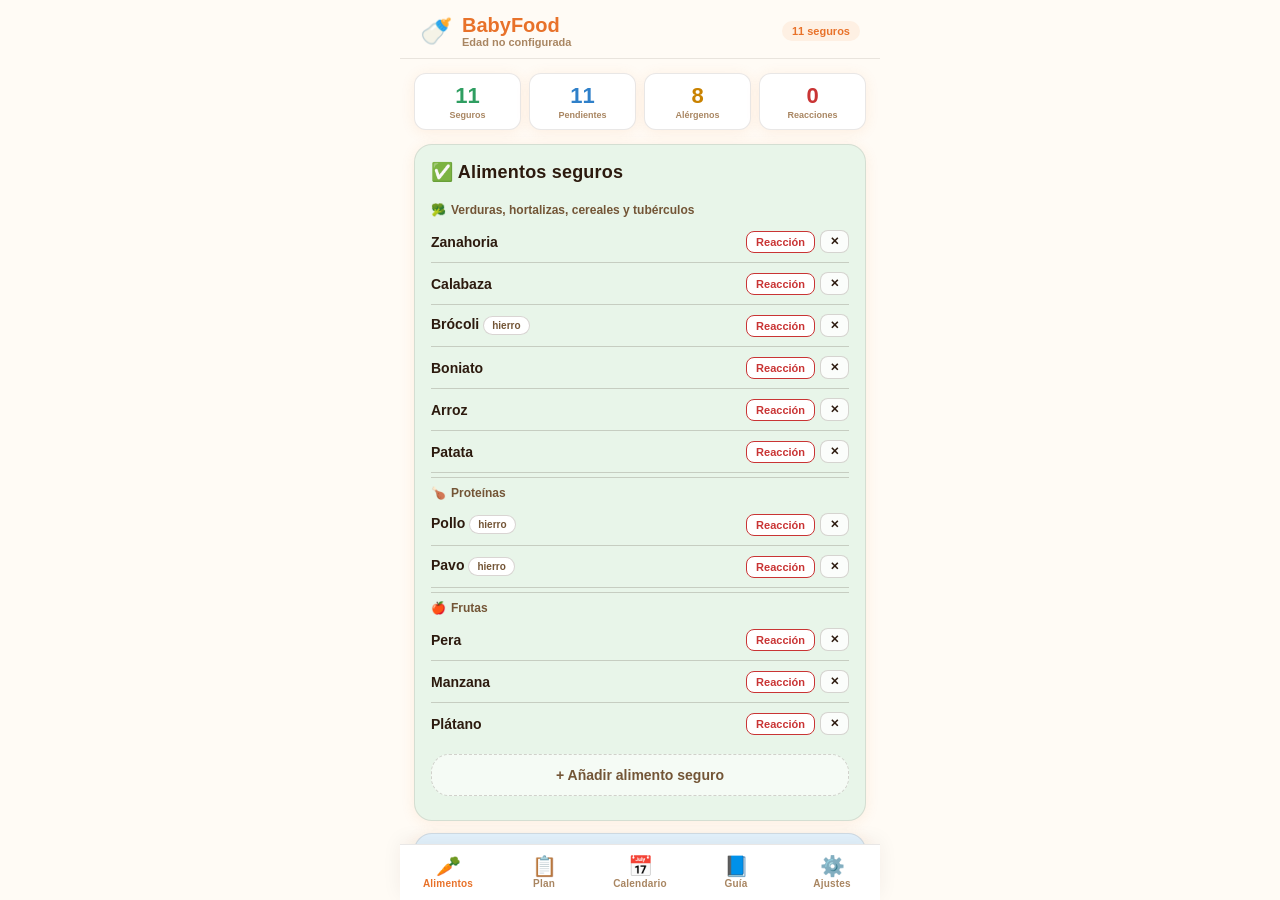
==== index.html @ 1c6ff459 "Add files via upload" ====
<!DOCTYPE html>
<html lang="es">
<head>
<meta charset="UTF-8"/>
<meta name="viewport" content="width=device-width, initial-scale=1.0, maximum-scale=1.0, user-scalable=no"/>
<meta name="theme-color" content="#FFFBF5"/>
<meta name="apple-mobile-web-app-capable" content="yes"/>
<meta name="apple-mobile-web-app-status-bar-style" content="default"/>
<meta name="apple-mobile-web-app-title" content="BabyFood"/>
<title>BabyFood</title>
<link rel="manifest" href="manifest.json"/>
<link rel="apple-touch-icon" href="icons/icon-192.png"/>
<style>
:root{--bg:#FFFBF5;--surface:#fff;--text:#2C1A0E;--text2:#735536;--text3:#A98662;--accent:#E8722A;--accent-light:#FEF0E3;--green:#2F9E61;--green-light:#E8F5E9;--blue:#2F80C9;--blue-light:#E3F2FD;--amber:#C98200;--amber-light:#FFF4D6;--red:#C93434;--red-light:#FDEAEA;--purple:#7B4FB4;--purple-light:#F3E5F5;--border:rgba(44,26,14,.10);--border2:rgba(44,26,14,.18);--radius:18px;--radius-sm:12px;--shadow:0 2px 14px rgba(232,114,42,.10)}
*{box-sizing:border-box;margin:0;padding:0;-webkit-tap-highlight-color:transparent} html,body{height:100%;background:var(--bg);font-family:-apple-system,BlinkMacSystemFont,'Segoe UI',Arial,sans-serif;color:var(--text);overflow:hidden;font-size:15px} body{display:flex;flex-direction:column;max-width:480px;margin:0 auto;position:relative}
.header{padding:14px 20px 10px;background:var(--bg);display:flex;align-items:center;justify-content:space-between;flex-shrink:0;border-bottom:.5px solid var(--border)}.header-left{display:flex;align-items:center;gap:10px}.logo{font-size:26px}.header-title{font-size:20px;font-weight:800;color:var(--accent)}.header-sub{font-size:11px;color:var(--text3);font-weight:700;margin-top:-1px}.header-chip{background:var(--accent-light);color:var(--accent);font-size:11px;font-weight:800;padding:4px 10px;border-radius:20px}.main{flex:1;overflow-y:auto;padding:14px 14px 90px;-webkit-overflow-scrolling:touch}.nav{position:fixed;bottom:0;left:50%;transform:translateX(-50%);width:100%;max-width:480px;background:var(--surface);border-top:.5px solid var(--border);display:flex;padding:6px 0 max(6px,env(safe-area-inset-bottom));z-index:50;box-shadow:0 -4px 20px rgba(44,26,14,.06)}.nav-btn{flex:1;display:flex;flex-direction:column;align-items:center;gap:2px;background:none;border:none;cursor:pointer;padding:5px 2px;color:var(--text3);transition:color .2s}.nav-btn.active{color:var(--accent)}.nav-icon{font-size:20px;line-height:1}.nav-label{font-size:10px;font-weight:800;letter-spacing:.2px}.screen{display:none}.screen.active{display:block}
.card{background:var(--surface);border:.5px solid var(--border);border-radius:var(--radius);padding:16px;margin-bottom:12px;box-shadow:var(--shadow)}.card.safe-card{background:var(--green-light)}.card.pending-card{background:var(--blue-light)}.card.dairy-card{background:var(--purple-light)}.card.allergen-card{background:var(--amber-light)}.card.reaction-card{background:var(--red-light)}.card-title{font-size:18px;font-weight:900;letter-spacing:.2px;color:var(--text);margin-bottom:12px;display:flex;align-items:center;gap:6px}.mini-title{font-size:11px;font-weight:800;letter-spacing:.7px;text-transform:uppercase;color:var(--text3);margin-bottom:8px}.stats-row{display:grid;grid-template-columns:repeat(4,1fr);gap:8px;margin-bottom:14px}.stat{background:var(--surface);border:.5px solid var(--border);border-radius:var(--radius-sm);padding:9px 6px;text-align:center;box-shadow:var(--shadow)}.stat-n{font-size:22px;font-weight:900;color:var(--accent)}.stat-l{font-size:9px;font-weight:800;color:var(--text3);margin-top:1px}.badge{display:inline-block;font-size:10px;font-weight:800;padding:3px 8px;border-radius:20px;margin-left:4px}.b-safe{background:#D7F0DF;color:#195B34}.b-pending{background:#D8ECFF;color:#195C94}.b-allergen{background:#FFE7A8;color:#7A5000}.b-reaction{background:#FFD8D8;color:#7A1A1A}.b-tag{background:var(--surface);color:var(--text2);border:1px solid var(--border2)}.b-gray{background:#f4eee7;color:var(--text2)}
.food-row{display:flex;align-items:center;justify-content:space-between;padding:9px 0;border-bottom:.5px solid var(--border2)}.food-row:last-child{border-bottom:none}.food-name{font-size:14px;font-weight:800}.food-meta{font-size:11px;color:var(--text3);margin-top:2px}.food-actions{display:flex;gap:5px;align-items:center;flex-shrink:0;margin-left:8px;flex-wrap:wrap;justify-content:flex-end}.btn{border:1.5px solid var(--border2);background:rgba(255,255,255,.8);border-radius:var(--radius-sm);padding:8px 14px;font-size:13px;font-weight:800;font-family:inherit;cursor:pointer;color:var(--text);transition:transform .12s}.btn:active{transform:scale(.96)}.btn-primary{background:var(--accent);border-color:var(--accent);color:#fff}.btn-success{background:var(--green);border-color:var(--green);color:#fff}.btn-danger{border-color:var(--red);color:var(--red);background:#fff}.btn-amber{background:var(--amber);border-color:var(--amber);color:#fff}.btn-sm{padding:4px 9px;font-size:11px;border-radius:8px;border-width:1px}.btn-full{width:100%;padding:12px;font-size:14px;border-radius:var(--radius);margin-bottom:8px}.btn-dashed{border-style:dashed;color:var(--text2);background:rgba(255,255,255,.55)}
input[type=text],input[type=date],select,textarea{width:100%;border:1.5px solid var(--border2);border-radius:var(--radius-sm);padding:10px 12px;font-size:14px;font-family:inherit;font-weight:700;background:var(--surface);color:var(--text);outline:none;-webkit-appearance:none}input:focus,select:focus,textarea:focus{border-color:var(--accent)}.field{margin-bottom:10px}.field-label{font-size:11px;font-weight:900;color:var(--text3);text-transform:uppercase;letter-spacing:.5px;margin-bottom:5px}.checks{display:flex;gap:10px;flex-wrap:wrap;margin:8px 0}.checks label{font-size:13px;font-weight:800;color:var(--text2);background:#fff;border:1px solid var(--border);border-radius:20px;padding:6px 10px}.cat-header{font-size:12px;font-weight:900;color:var(--text2);padding:8px 0 4px;display:flex;align-items:center;gap:5px;border-top:.5px solid var(--border2);margin-top:4px}.cat-header:first-child{border-top:none;margin-top:0}.info-box{border-radius:var(--radius-sm);padding:10px 12px;font-size:12px;font-weight:700;margin-bottom:10px;line-height:1.5}.info-amber{background:#FFE9B3;color:#755000}.info-green{background:#DCF3E5;color:#145B35}.info-red{background:#FFDADA;color:#7A1A1A}.info-blue{background:#DBEEFF;color:#195C94}.info-purple{background:#EFE0FF;color:#5A348C}.empty{text-align:center;padding:20px 12px;color:var(--text3);font-size:13px;font-weight:700}.section-title{font-size:14px;font-weight:900;color:var(--text2);margin:16px 0 8px;display:flex;align-items:center;gap:6px}
.cal-nav{display:flex;align-items:center;justify-content:space-between;margin-bottom:12px;gap:8px}.cal-month{font-size:17px;font-weight:900}.cal-grid{display:grid;grid-template-columns:repeat(7,1fr);gap:3px}.cal-dh{text-align:center;font-size:10px;font-weight:900;color:var(--text3);padding:3px 0}.cal-cell{aspect-ratio:1;border-radius:10px;border:1px solid transparent;display:flex;flex-direction:column;align-items:center;justify-content:center;cursor:pointer;position:relative;background:#fff8ef;transition:all .15s}.cal-cell.today{border-color:var(--accent);border-width:2px}.cal-cell.c-normal{background:#DDEFFF}.cal-cell.c-allergen{background:#FFE7A8}.cal-cell.c-reaction{background:#FFD8D8}.cal-cell.c-empty{background:transparent;border:none;cursor:default}.cal-cell.c-past{opacity:.7}.cnum{font-size:11px;font-weight:900;color:var(--text)}.ctype{font-size:7px;font-weight:900;color:var(--text3);line-height:1}.block-card{border-radius:var(--radius);padding:14px;margin-bottom:10px;border:.5px solid var(--border);cursor:pointer}.block-normal{background:#DDEFFF}.block-allergen{background:#FFE7A8}.block-title{font-size:14px;font-weight:900;margin-bottom:6px;display:flex;align-items:center;gap:6px}.block-dates{font-size:11px;color:var(--text3);font-weight:800;margin-bottom:8px}.block-foods{display:flex;flex-wrap:wrap;gap:5px}.block-food-tag{display:inline-flex;align-items:center;gap:4px;padding:4px 10px;border-radius:20px;font-size:12px;font-weight:800;background:rgba(255,255,255,.75)}.block-food-new{background:var(--accent);color:#fff}.modal-overlay{position:fixed;inset:0;background:rgba(0,0,0,.45);display:flex;align-items:flex-end;justify-content:center;z-index:200;opacity:0;pointer-events:none;transition:opacity .25s}.modal-overlay.open{opacity:1;pointer-events:all}.modal-sheet{background:var(--surface);border-radius:24px 24px 0 0;padding:20px 18px max(20px,env(safe-area-inset-bottom));width:100%;max-width:480px;max-height:88vh;overflow-y:auto;transform:translateY(100%);transition:transform .3s cubic-bezier(.4,0,.2,1)}.modal-overlay.open .modal-sheet{transform:translateY(0)}.modal-handle{width:36px;height:4px;background:var(--border2);border-radius:2px;margin:0 auto 16px}.modal-title{font-size:18px;font-weight:900;margin-bottom:14px}.divider{height:.5px;background:var(--border);margin:14px 0}.guide-item{margin-bottom:10px}.guide-btn{width:100%;border:1px solid var(--border2);background:var(--surface2,#FFF5E9);color:var(--text);border-radius:var(--radius-sm);padding:12px;text-align:left;font-size:14px;font-weight:900;cursor:pointer}.guide-content{display:none;background:#fff;border:1px solid var(--border);border-radius:var(--radius-sm);padding:12px;margin-top:6px;font-size:13px;line-height:1.55;color:var(--text2)}.guide-content ul{padding-left:18px;margin:8px 0}.guide-content li{margin-bottom:5px}.report-box{white-space:pre-wrap;background:#fff;border:1px solid var(--border);border-radius:var(--radius-sm);padding:12px;font-size:13px;line-height:1.55;color:var(--text2)}
</style>
</head>
<body>
<div class="header"><div class="header-left"><div class="logo">🍼</div><div><div class="header-title">BabyFood</div><div class="header-sub" id="age-sub">Diario de alimentación</div></div></div><div class="header-chip" id="header-chip">Cargando...</div></div>
<div class="main" id="main-scroll">
  <div class="screen active" id="screen-alimentos">
    <div class="stats-row" id="stats-alimentos"></div>
    <div class="card safe-card"><div class="card-title">✅ Alimentos seguros</div><div id="safe-list"></div><button class="btn btn-full btn-dashed" style="margin-top:10px" onclick="openModal('modal-add-safe')">+ Añadir alimento seguro</button></div>
    <div class="card pending-card"><div class="card-title">🧺 Alimentos pendientes</div><div id="pending-list"></div><button class="btn btn-full btn-dashed" style="margin-top:10px" onclick="openModal('modal-add-pending')">+ Añadir alimento pendiente</button></div>
    <div class="card dairy-card"><div class="card-title">🧀 Lácteos bloqueados</div><div id="dairy-list"></div><button class="btn btn-full btn-dashed" style="margin-top:10px" onclick="openModal('modal-add-dairy')">+ Añadir lácteo</button></div>
    <div class="card allergen-card"><div class="card-title">⚠️ Potencialmente alérgenos</div><div id="allergen-pool-list"></div><button class="btn btn-full btn-dashed" style="margin-top:10px" onclick="openModal('modal-add-allergen')">+ Añadir alérgeno</button></div>
    <div class="card reaction-card"><div class="card-title">🚫 Reacciones</div><div id="reactions-list"></div><button class="btn btn-full btn-dashed" style="margin-top:10px" onclick="openModal('modal-add-reaction')">+ Añadir reacción manualmente</button></div>
  </div>
  <div class="screen" id="screen-plan"><div id="plan-content"></div></div>
  <div class="screen" id="screen-calendario"><div class="card"><div class="cal-nav"><button class="btn btn-sm" onclick="changeMonth(-1)">← Ant</button><span class="cal-month" id="cal-month-label"></span><button class="btn btn-sm" onclick="changeMonth(1)">Sig →</button></div><div class="cal-grid" id="cal-headers"></div><div class="cal-grid" id="cal-cells" style="margin-top:4px"></div></div><div style="display:flex;gap:8px;margin-bottom:12px;flex-wrap:wrap"><span style="font-size:11px;font-weight:900;color:var(--text3)">Leyenda:</span><span class="badge b-pending">Normal</span><span class="badge b-allergen">Alérgeno</span><span class="badge b-reaction">Reacción</span></div><button class="btn btn-full btn-primary" onclick="openReportModal()">📊 Generar informe</button><button class="btn btn-full" onclick="toggleMonthNotes()">📝 Notas del mes</button><div id="month-notes" style="display:none"></div><div id="day-detail"></div></div>
  <div class="screen" id="screen-guia"><div id="guia-content"></div></div>
  <div class="screen" id="screen-ajustes"><div class="card"><div class="card-title">👶 Datos del bebé</div><div class="field"><div class="field-label">Fecha de nacimiento</div><input type="date" id="settings-birthdate"></div><button class="btn btn-full btn-primary" onclick="saveBirthDateFromSettings()">Guardar fecha</button></div><div class="card"><div class="card-title">💾 Copia de seguridad</div><button class="btn btn-full btn-primary" onclick="exportData()">⬇️ Exportar datos</button></div><div class="card"><div class="card-title">📂 Restaurar datos</div><label class="btn btn-full" style="display:block;text-align:center;cursor:pointer;border-style:dashed">⬆️ Importar datos<input type="file" id="import-file" accept=".json" style="display:none" onchange="importData(this)"/></label></div><div class="card"><div class="card-title" style="color:var(--red)">⚠️ Zona peligrosa</div><button class="btn btn-full btn-danger" onclick="clearPlanCalendar()">🧹 Borrar Plan y Calendario</button><button class="btn btn-full btn-danger" onclick="resetAllData()">🗑️ Borrar todos los datos</button></div></div>
</div>
<nav class="nav"><button class="nav-btn active" id="nav-alimentos" onclick="showScreen('alimentos')"><span class="nav-icon">🥕</span><span class="nav-label">Alimentos</span></button><button class="nav-btn" id="nav-plan" onclick="showScreen('plan')"><span class="nav-icon">📋</span><span class="nav-label">Plan</span></button><button class="nav-btn" id="nav-calendario" onclick="showScreen('calendario')"><span class="nav-icon">📅</span><span class="nav-label">Calendario</span></button><button class="nav-btn" id="nav-guia" onclick="showScreen('guia')"><span class="nav-icon">📘</span><span class="nav-label">Guía</span></button><button class="nav-btn" id="nav-ajustes" onclick="showScreen('ajustes')"><span class="nav-icon">⚙️</span><span class="nav-label">Ajustes</span></button></nav>

<!-- Modales -->
<div class="modal-overlay" id="modal-add-safe"><div class="modal-sheet"><div class="modal-handle"></div><div class="modal-title">Añadir alimento seguro</div><div class="field"><div class="field-label">Nombre</div><input type="text" id="safe-name" placeholder="Ej: Calabaza"/></div><div class="field"><div class="field-label">Categoría</div><select id="safe-cat"><option value="verdura">🥦 Verduras, hortalizas, cereales y tubérculos</option><option value="proteina">🍗 Proteínas</option><option value="fruta">🍎 Frutas</option></select></div><div class="checks"><label><input type="checkbox" id="safe-iron"> Hierro</label><label><input type="checkbox" id="safe-latex"> Látex</label></div><button class="btn btn-full btn-success" onclick="addSafeFood()">Añadir como seguro</button><button class="btn btn-full" onclick="closeModal('modal-add-safe')">Cancelar</button></div></div>
<div class="modal-overlay" id="modal-add-pending"><div class="modal-sheet"><div class="modal-handle"></div><div class="modal-title">Añadir alimento pendiente</div><div class="field"><div class="field-label">Nombre</div><input type="text" id="pending-name" placeholder="Ej: Calabacín"/></div><div class="field"><div class="field-label">Categoría</div><select id="pending-cat"><option value="verdura">🥦 Verduras, hortalizas, cereales y tubérculos</option><option value="proteina">🍗 Proteínas</option><option value="fruta">🍎 Frutas</option></select></div><div class="checks"><label><input type="checkbox" id="pending-iron"> Hierro</label><label><input type="checkbox" id="pending-latex"> Látex</label></div><button class="btn btn-full btn-primary" onclick="addPendingFood()">Añadir como pendiente</button><button class="btn btn-full" onclick="closeModal('modal-add-pending')">Cancelar</button></div></div>
<div class="modal-overlay" id="modal-add-dairy"><div class="modal-sheet"><div class="modal-handle"></div><div class="modal-title">Añadir lácteo</div><div class="field"><div class="field-label">Nombre</div><input type="text" id="dairy-name" placeholder="Ej: Yogur natural"/></div><div class="field"><div class="field-label">Disponible desde</div><select id="dairy-age"><option value="9">9 meses</option><option value="12">12 meses</option></select></div><button class="btn btn-full btn-primary" onclick="addDairyFood()">Añadir lácteo</button><button class="btn btn-full" onclick="closeModal('modal-add-dairy')">Cancelar</button></div></div>
<div class="modal-overlay" id="modal-add-allergen"><div class="modal-sheet"><div class="modal-handle"></div><div class="modal-title">Añadir alérgeno</div><div class="field"><div class="field-label">Selecciona de la lista común</div><select id="allergen-preset-select"><option value="">Selecciona...</option></select></div><div class="field"><div class="field-label">O escribe uno nuevo</div><input type="text" id="allergen-custom" placeholder="Nombre del alérgeno..."/></div><div class="field"><div class="field-label">Categoría</div><select id="allergen-cat"><option value="verdura">🥦 Verduras, hortalizas, cereales y tubérculos</option><option value="proteina">🍗 Proteínas</option><option value="fruta">🍎 Frutas</option></select></div><div class="checks"><label><input type="checkbox" id="allergen-iron"> Hierro</label><label><input type="checkbox" id="allergen-latex"> Látex</label></div><button class="btn btn-full btn-amber" onclick="addAllergenToPool()">Añadir a alérgenos</button><button class="btn btn-full" onclick="closeModal('modal-add-allergen')">Cancelar</button></div></div>
<div class="modal-overlay" id="modal-add-reaction"><div class="modal-sheet"><div class="modal-handle"></div><div class="modal-title">Registrar reacción</div><div class="field"><div class="field-label">Alimento</div><select id="reaction-food-select"><option value="">Selecciona alimento...</option></select></div><div class="field"><input type="text" id="reaction-food-custom" placeholder="O escribe uno nuevo..."/></div><button class="btn btn-full btn-danger" onclick="addReactionManual()">Registrar reacción</button><button class="btn btn-full" onclick="closeModal('modal-add-reaction')">Cancelar</button></div></div>
<div class="modal-overlay" id="modal-setup-plan"><div class="modal-sheet"><div class="modal-handle"></div><div class="modal-title">Configurar plan mensual</div><div class="info-box info-blue">La app generará bloques de 3 días. Si el mes ya tiene plan, podrás rehacer solo ese mes.</div><div id="under-six-warning"></div><div class="field"><div class="field-label">Fecha de inicio</div><input type="date" id="plan-start-date"/></div><button class="btn btn-full btn-primary" onclick="generatePlan()">Generar plan</button><button class="btn btn-full" onclick="closeModal('modal-setup-plan')">Cancelar</button></div></div>
<div class="modal-overlay" id="modal-block-detail"><div class="modal-sheet"><div class="modal-handle"></div><div class="modal-title" id="block-detail-title"></div><div id="block-detail-content"></div><button class="btn btn-full" style="margin-top:8px" onclick="closeModal('modal-block-detail')">Cerrar</button></div></div>
<div class="modal-overlay" id="modal-day"><div class="modal-sheet"><div class="modal-handle"></div><div class="modal-title" id="modal-day-title"></div><div id="modal-day-content"></div><button class="btn btn-full" style="margin-top:8px" onclick="closeModal('modal-day')">Cerrar</button></div></div>
<div class="modal-overlay" id="modal-report"><div class="modal-sheet"><div class="modal-handle"></div><div class="modal-title">Resumen por fechas</div><div class="field"><div class="field-label">Desde</div><input type="date" id="report-start"/></div><div class="field"><div class="field-label">Hasta</div><input type="date" id="report-end"/></div><button class="btn btn-full btn-primary" onclick="generateDateReport()">Generar resumen</button><button class="btn btn-full" onclick="copyReport()">Copiar resumen</button><div id="report-output" style="margin-top:10px"></div><button class="btn btn-full" style="margin-top:8px" onclick="closeModal('modal-report')">Cerrar</button></div></div>
<div class="modal-overlay" id="modal-birthdate"><div class="modal-sheet"><div class="modal-handle"></div><div class="modal-title">Fecha de nacimiento del bebé</div><div class="info-box info-blue">La app usa la edad para mostrar recomendaciones y desbloquear alimentos por edad.</div><div class="field"><div class="field-label">Fecha de nacimiento</div><input type="date" id="baby-birthdate"/></div><button class="btn btn-full btn-primary" onclick="saveBabyBirthDate()">Guardar y empezar</button><button class="btn btn-full" onclick="skipBirthDateSetup()">Ahora no</button></div></div>

<script>
'use strict';
const STORAGE_KEY='bf_v24_clean';
const OLD_KEYS=['bf_v15_clean','bf_v3','bf_v4','bf_v5','bf_v6','bf_v7','bf_v8','bf_v9','bf_v10'];
const CAT_ICON={verdura:'🥦',proteina:'🍗',fruta:'🍎'};
const CAT_LABEL={verdura:'Verduras, hortalizas, cereales y tubérculos',proteina:'Proteínas',fruta:'Frutas'};
const MONTHS=['Enero','Febrero','Marzo','Abril','Mayo','Junio','Julio','Agosto','Septiembre','Octubre','Noviembre','Diciembre'];
const DAYS_SHORT=['L','M','X','J','V','S','D'];
const DEFAULT_ALLERGENS_LIST=[
{name:'Leche de vaca',cat:'proteina'},{name:'Huevo',cat:'proteina',iron:true},{name:'Trigo (gluten)',cat:'verdura'},{name:'Soja',cat:'proteina'},{name:'Cacahuete',cat:'proteina',iron:true},{name:'Nuez',cat:'proteina'},{name:'Avellana',cat:'proteina'},{name:'Almendra',cat:'proteina'},{name:'Pescado blanco',cat:'proteina',iron:true},{name:'Marisco',cat:'proteina'},{name:'Sésamo',cat:'verdura'},{name:'Kiwi',cat:'fruta',latex:true},{name:'Melocotón',cat:'fruta',latex:true},{name:'Fresa',cat:'fruta'},{name:'Mostaza',cat:'verdura'}];
const INITIAL_STATE={
 babyBirthDate:null,birthDateSkipped:false,shoppingWeekOffset:0,calNotes:{},testing:[],blocks:[],recipes:[],
 safeFoods:[{name:'Zanahoria',cat:'verdura'},{name:'Calabaza',cat:'verdura'},{name:'Brócoli',cat:'verdura',iron:true},{name:'Boniato',cat:'verdura'},{name:'Arroz',cat:'verdura'},{name:'Patata',cat:'verdura'},{name:'Pera',cat:'fruta'},{name:'Manzana',cat:'fruta'},{name:'Plátano',cat:'fruta'},{name:'Pollo',cat:'proteina',iron:true},{name:'Pavo',cat:'proteina',iron:true}],
 pendingFoods:[{name:'Calabacín',cat:'verdura'},{name:'Judía verde',cat:'verdura'},{name:'Guisantes',cat:'verdura',iron:true},{name:'Lenteja roja',cat:'proteina',iron:true},{name:'Garbanzos',cat:'proteina',iron:true},{name:'Ternera',cat:'proteina',iron:true},{name:'Merluza',cat:'proteina',iron:true},{name:'Mango',cat:'fruta'},{name:'Ciruela',cat:'fruta'},{name:'Mandarina',cat:'fruta'},{name:'Melón',cat:'fruta'}],
 dairyFoods:[{name:'Yogur natural',cat:'proteina',availableMonth:9},{name:'Queso tierno',cat:'proteina',availableMonth:9},{name:'Leche entera de vaca',cat:'proteina',availableMonth:12}],
 allergenPool:[{name:'Leche de vaca',cat:'proteina'},{name:'Trigo (gluten)',cat:'verdura'},{name:'Kiwi',cat:'fruta',latex:true},{name:'Fresa',cat:'fruta'},{name:'Pescado blanco',cat:'proteina',iron:true},{name:'Nuez',cat:'proteina'},{name:'Cacahuete',cat:'proteina',iron:true},{name:'Huevo',cat:'proteina',iron:true}],
 reactions:[]
};
let S=deepClone(INITIAL_STATE); let calViewDate=new Date(); let lastReportText='';
function deepClone(o){return JSON.parse(JSON.stringify(o));}
function today(){return fmtDate(new Date());}
function fmtDate(d){return `${d.getFullYear()}-${String(d.getMonth()+1).padStart(2,'0')}-${String(d.getDate()).padStart(2,'0')}`;}
function parseDate(s){const [y,m,d]=String(s).split('-').map(Number); return new Date(y,m-1,d);}
function addDays(dateStr,n){const d=parseDate(dateStr); d.setDate(d.getDate()+n); return fmtDate(d);}
function daysBetween(a,b){return Math.floor((parseDate(b)-parseDate(a))/86400000);}
function jsStr(s){return JSON.stringify(String(s));}
function monthBounds(dateStr){const d=parseDate(dateStr); const s=new Date(d.getFullYear(),d.getMonth(),1); const e=new Date(d.getFullYear(),d.getMonth()+1,0); return {start:fmtDate(s),end:fmtDate(e)};}
function formatShortDate(s){const d=parseDate(s); return `${d.getDate()} ${MONTHS[d.getMonth()].slice(0,3)} ${d.getFullYear()}`;}
function formatDateRange(start,end){const s=parseDate(start),e=parseDate(end); return `${s.getDate()} ${MONTHS[s.getMonth()].slice(0,3)} — ${e.getDate()} ${MONTHS[e.getMonth()].slice(0,3)} ${e.getFullYear()}`;}
function normalizeName(n){return String(n||'').trim();}
function monthDiffFromBirth(){if(!S.babyBirthDate)return null; const b=parseDate(S.babyBirthDate), t=parseDate(today()); let m=(t.getFullYear()-b.getFullYear())*12+(t.getMonth()-b.getMonth()); if(t.getDate()<b.getDate()) m--; return Math.max(0,m);}
function ageText(){if(!S.babyBirthDate)return 'Edad no configurada'; const w=Math.floor(daysBetween(S.babyBirthDate,today())/7); const m=monthDiffFromBirth(); return `Semana ${w} · ${m} meses aprox.`;}
function enrichFood(f){if(!f)return null; return {iron:false,latex:false,...f};}
function foodBadge(f){const e=enrichFood(f); let h=''; if(e.iron)h+='<span class="badge b-tag">hierro</span>'; if(e.latex)h+='<span class="badge b-tag">látex</span>'; return h;}
function safeArr(a){return Array.isArray(a)?a:[];}
function dedupe(arr){const seen=new Set(); return safeArr(arr).filter(x=>x&&x.name&&!seen.has(x.name)&&(seen.add(x.name),true)).map(enrichFood);}
function ensureState(){S={...deepClone(INITIAL_STATE),...S}; ['safeFoods','pendingFoods','dairyFoods','allergenPool','reactions','testing','blocks'].forEach(k=>S[k]=dedupe(S[k])); S.calNotes=S.calNotes||{}; S.recipes=S.recipes||[]; S.shoppingWeekOffset=S.shoppingWeekOffset||0;}
function save(){try{localStorage.setItem(STORAGE_KEY,JSON.stringify(S));}catch(e){console.warn(e);}}
function load(){try{const d=localStorage.getItem(STORAGE_KEY); if(d){S={...deepClone(INITIAL_STATE),...JSON.parse(d)}; ensureState(); return;} for(const k of OLD_KEYS){const o=localStorage.getItem(k); if(o){S={...deepClone(INITIAL_STATE),...JSON.parse(o)}; ensureState(); save(); return;}} ensureState();}catch(e){console.warn(e); ensureState();}}
function allFoods(){return dedupe([...S.safeFoods,...S.pendingFoods,...S.dairyFoods,...S.allergenPool]);}
function isSafe(n){return S.safeFoods.some(f=>f.name===n);} function isPending(n){return S.pendingFoods.some(f=>f.name===n);} function isAllergen(n){return S.allergenPool.some(f=>f.name===n);} function isReaction(n){return S.reactions.some(f=>f.name===n);} function removeEverywhere(n){S.safeFoods=S.safeFoods.filter(f=>f.name!==n);S.pendingFoods=S.pendingFoods.filter(f=>f.name!==n);S.dairyFoods=S.dairyFoods.filter(f=>f.name!==n);S.allergenPool=S.allergenPool.filter(f=>f.name!==n);S.testing=S.testing.filter(f=>f.name!==n);}
function addFoodTo(pool, food){food=enrichFood(food); if(!food.name)return false; if(isReaction(food.name)){alert('Este alimento está en Reacciones. Quítalo de ahí antes de añadirlo.');return false;} removeEverywhere(food.name); S[pool].push(food); save(); renderAlimentos(); return true;}
function showScreen(name){document.querySelectorAll('.screen').forEach(s=>s.classList.remove('active'));document.querySelectorAll('.nav-btn').forEach(b=>b.classList.remove('active'));document.getElementById('screen-'+name).classList.add('active');document.getElementById('nav-'+name).classList.add('active');document.getElementById('main-scroll').scrollTop=0; if(name==='alimentos')renderAlimentos(); if(name==='plan')renderPlan(); if(name==='calendario')renderCalendario(); if(name==='guia')renderGuia(); if(name==='ajustes')renderAjustes();}
function openModal(id){if(id==='modal-add-reaction')populateReactionFoodSelect(); if(id==='modal-add-allergen')populateAllergenPresetSelect(); if(id==='modal-setup-plan')preparePlanModal(); document.getElementById(id).classList.add('open'); document.body.style.overflow='hidden';}
function closeModal(id){document.getElementById(id).classList.remove('open'); document.body.style.overflow='';}
document.querySelectorAll('.modal-overlay').forEach(el=>el.addEventListener('click',e=>{if(e.target===el)closeModal(el.id);}));
function renderStatsAlimentos(){document.getElementById('stats-alimentos').innerHTML=`<div class="stat"><div class="stat-n" style="color:var(--green)">${S.safeFoods.length}</div><div class="stat-l">Seguros</div></div><div class="stat"><div class="stat-n" style="color:var(--blue)">${S.pendingFoods.length}</div><div class="stat-l">Pendientes</div></div><div class="stat"><div class="stat-n" style="color:var(--amber)">${S.allergenPool.length}</div><div class="stat-l">Alérgenos</div></div><div class="stat"><div class="stat-n" style="color:var(--red)">${S.reactions.length}</div><div class="stat-l">Reacciones</div></div>`;}
function renderFoodGroups(items, actionsCb){items=dedupe(items); if(!items.length)return '<div class="empty">Sin alimentos</div>'; const groups={verdura:[],proteina:[],fruta:[]}; items.forEach(f=>(groups[f.cat]||groups.fruta).push(f)); let html=''; ['verdura','proteina','fruta'].forEach(cat=>{if(!groups[cat].length)return; html+=`<div class="cat-header">${CAT_ICON[cat]} <span>${CAT_LABEL[cat]}</span></div>`+groups[cat].map(f=>`<div class="food-row"><div><div class="food-name">${escapeHtml(f.name)}${foodBadge(f)}</div></div><div class="food-actions">${actionsCb(f)}</div></div>`).join('');}); return html;}
function escapeHtml(s){return String(s).replace(/[&<>'"]/g,c=>({'&':'&amp;','<':'&lt;','>':'&gt;',"'":'&#39;','"':'&quot;'}[c]));}
function renderAlimentos(){ensureState();renderStatsAlimentos();document.getElementById('safe-list').innerHTML=renderFoodGroups(S.safeFoods,f=>`<button class="btn btn-sm btn-danger" onclick="markReactionFromSafe(${jsStr(f.name)})">Reacción</button><button class="btn btn-sm" onclick="removeSafe(${jsStr(f.name)})">✕</button>`);document.getElementById('pending-list').innerHTML=renderFoodGroups(S.pendingFoods,f=>`<button class="btn btn-sm btn-success" onclick="movePendingToSafe(${jsStr(f.name)})">Seguro</button><button class="btn btn-sm btn-danger" onclick="markReactionFromPending(${jsStr(f.name)})">Reacción</button><button class="btn btn-sm" onclick="removePending(${jsStr(f.name)})">✕</button>`);renderDairyList();renderAllergenPoolList();renderReactionsList();updateHeader();}
function renderDairyList(){const m=monthDiffFromBirth(); let html=''; const can9=m!==null&&m>=9, can12=m!==null&&m>=12; if(can9&&S.dairyFoods.some(f=>Number(f.availableMonth||9)<=9)) html+=`<div class="info-box info-green">Ya puedes activar yogur natural y queso tierno. Al activarlos pasarán a pendientes.</div><button class="btn btn-full btn-success" onclick="activateDairy(9)">Activar lácteos de 9 meses</button>`; if(can12&&S.dairyFoods.some(f=>Number(f.availableMonth||9)<=12)) html+=`<div class="info-box info-green">Ya puedes activar leche entera de vaca. Pasará a pendientes.</div><button class="btn btn-full btn-success" onclick="activateDairy(12)">Activar lácteos de 12 meses</button>`; html+=S.dairyFoods.length?S.dairyFoods.map(f=>`<div class="food-row"><div><div class="food-name">${escapeHtml(f.name)}</div><div class="food-meta">Disponible desde ${f.availableMonth||9} meses</div></div><div class="food-actions"><button class="btn btn-sm" onclick="removeDairy(${jsStr(f.name)})">✕</button></div></div>`).join(''):'<div class="empty">No hay lácteos bloqueados</div>'; document.getElementById('dairy-list').innerHTML=html;}
function renderAllergenPoolList(){let arr=orderAllergens(S.allergenPool); document.getElementById('allergen-pool-list').innerHTML=arr.length?renderFoodGroups(arr,f=>`<button class="btn btn-sm btn-success" onclick="approveAllergen(${jsStr(f.name)})">Seguro</button><button class="btn btn-sm btn-danger" onclick="markReactionAllergen(${jsStr(f.name)})">Reacción</button><button class="btn btn-sm" onclick="removeAllergenPool(${jsStr(f.name)})">✕</button>`):'<div class="empty">No hay alérgenos pendientes 🎉</div>';}
function renderReactionsList(){const el=document.getElementById('reactions-list'); if(!S.reactions.length){el.innerHTML='<div class="empty">Sin reacciones registradas 🎉</div>';return;} el.innerHTML=S.reactions.map(r=>`<div class="food-row"><div><div class="food-name">${escapeHtml(r.name)}</div><div class="food-meta">${r.date||''} · ${CAT_LABEL[r.cat]||'Sin categoría'}</div></div><div class="food-actions"><button class="btn btn-sm btn-success" onclick="retryReaction(${jsStr(r.name)})">Reintentar</button><button class="btn btn-sm" onclick="removeReaction(${jsStr(r.name)})">↩</button></div></div>`).join('');}
function foodFromForm(prefix){return {name:normalizeName(document.getElementById(prefix+'-name').value),cat:document.getElementById(prefix+'-cat')?.value||'proteina',iron:!!document.getElementById(prefix+'-iron')?.checked,latex:!!document.getElementById(prefix+'-latex')?.checked};}
function clearForm(prefix){['name','iron','latex'].forEach(k=>{const el=document.getElementById(prefix+'-'+k); if(!el)return; if(el.type==='checkbox')el.checked=false; else el.value='';});}
function addSafeFood(){const f=foodFromForm('safe'); if(!f.name){alert('Escribe el nombre');return;} addFoodTo('safeFoods',f); clearForm('safe'); closeModal('modal-add-safe');}
function addPendingFood(){const f=foodFromForm('pending'); if(!f.name){alert('Escribe el nombre');return;} addFoodTo('pendingFoods',f); clearForm('pending'); closeModal('modal-add-pending');}
function addDairyFood(){const name=normalizeName(document.getElementById('dairy-name').value); if(!name){alert('Escribe el nombre');return;} const f={name,cat:'proteina',availableMonth:Number(document.getElementById('dairy-age').value)}; addFoodTo('dairyFoods',f); document.getElementById('dairy-name').value=''; closeModal('modal-add-dairy');}
function addAllergenToPool(){const preset=document.getElementById('allergen-preset-select').value; const custom=normalizeName(document.getElementById('allergen-custom').value); const found=DEFAULT_ALLERGENS_LIST.find(a=>a.name===preset); const f={...(found||{}),name:custom||preset,cat:document.getElementById('allergen-cat').value,iron:!!document.getElementById('allergen-iron').checked||!!found?.iron,latex:!!document.getElementById('allergen-latex').checked||!!found?.latex}; if(!f.name){alert('Selecciona o escribe un alérgeno');return;} addFoodTo('allergenPool',f); document.getElementById('allergen-custom').value=''; closeModal('modal-add-allergen');}
function addReactionManual(){const sel=document.getElementById('reaction-food-select').value; const custom=normalizeName(document.getElementById('reaction-food-custom').value); const name=custom||sel; if(!name){alert('Selecciona o escribe un alimento');return;} const food=allFoods().find(f=>f.name===name)||{name,cat:'verdura'}; removeEverywhere(name); if(!isReaction(name))S.reactions.push({...food,date:today()}); save(); closeModal('modal-add-reaction'); renderAlimentos(); rebuildFromTodayIfNeeded();}
function removeSafe(n){if(!confirm(`¿Quitar "${n}" de seguros?`))return; S.safeFoods=S.safeFoods.filter(f=>f.name!==n); save(); renderAlimentos(); rebuildFromTodayIfNeeded();}
function removePending(n){if(!confirm(`¿Eliminar "${n}" de pendientes?`))return; S.pendingFoods=S.pendingFoods.filter(f=>f.name!==n); save(); renderAlimentos(); rebuildFromTodayIfNeeded();}
function removeDairy(n){if(!confirm(`¿Eliminar "${n}" de lácteos?`))return; S.dairyFoods=S.dairyFoods.filter(f=>f.name!==n); save(); renderAlimentos();}
function removeAllergenPool(n){if(!confirm(`¿Quitar "${n}" de alérgenos?`))return; S.allergenPool=S.allergenPool.filter(f=>f.name!==n); save(); renderAlimentos(); rebuildFromTodayIfNeeded();}
function markReactionFromSafe(n){const f=S.safeFoods.find(x=>x.name===n); removeEverywhere(n); if(f&&!isReaction(n))S.reactions.push({...f,date:today()}); save(); renderAlimentos(); rebuildFromTodayIfNeeded();}
function markReactionFromPending(n){const f=S.pendingFoods.find(x=>x.name===n); removeEverywhere(n); if(f&&!isReaction(n))S.reactions.push({...f,date:today()}); save(); renderAlimentos(); rebuildFromTodayIfNeeded();}
function markReactionAllergen(n){const f=S.allergenPool.find(x=>x.name===n); removeEverywhere(n); if(f&&!isReaction(n))S.reactions.push({...f,date:today()}); save(); renderAlimentos(); rebuildFromTodayIfNeeded();}
function movePendingToSafe(n){const f=S.pendingFoods.find(x=>x.name===n); if(!f)return; removeEverywhere(n); S.safeFoods.push(f); save(); renderAlimentos();}
function approveAllergen(n){const f=S.allergenPool.find(x=>x.name===n); if(!f)return; removeEverywhere(n); if(!isSafe(n))S.safeFoods.push(f); save(); renderAlimentos();}
function retryReaction(n){return removeReaction(n);} function removeReaction(n){const r=S.reactions.find(x=>x.name===n); S.reactions=S.reactions.filter(x=>x.name!==n); if(r&&!isPending(n)&&!isSafe(n)&&!isAllergen(n))S.pendingFoods.push({...r,date:undefined}); save(); renderAlimentos();}
function activateDairy(month){const m=monthDiffFromBirth(); if(m===null||m<month){alert('Todavía no corresponde por edad.');return;} const move=S.dairyFoods.filter(f=>Number(f.availableMonth||9)<=month); S.dairyFoods=S.dairyFoods.filter(f=>Number(f.availableMonth||9)>month); move.forEach(f=>{if(!isPending(f.name)&&!isSafe(f.name))S.pendingFoods.push({...f,availableMonth:undefined});}); save(); renderAlimentos();}
function populateReactionFoodSelect(){const sel=document.getElementById('reaction-food-select'); const arr=allFoods().filter(f=>!isReaction(f.name)); sel.innerHTML='<option value="">Selecciona alimento...</option>'+arr.map(f=>`<option value="${escapeHtml(f.name)}">${escapeHtml(f.name)}</option>`).join('');}
function populateAllergenPresetSelect(){const used=new Set(allFoods().map(f=>f.name).concat(S.reactions.map(f=>f.name))); const sel=document.getElementById('allergen-preset-select'); sel.innerHTML='<option value="">Selecciona...</option>'+DEFAULT_ALLERGENS_LIST.filter(a=>!used.has(a.name)).map(a=>`<option value="${escapeHtml(a.name)}">${escapeHtml(a.name)}</option>`).join('');}
document.getElementById('allergen-preset-select').addEventListener('change',function(){const f=DEFAULT_ALLERGENS_LIST.find(a=>a.name===this.value); if(f){document.getElementById('allergen-cat').value=f.cat; document.getElementById('allergen-iron').checked=!!f.iron; document.getElementById('allergen-latex').checked=!!f.latex;}});
function orderAllergens(arr){return dedupe(arr).sort((a,b)=>{if(a.name==='Huevo')return 1;if(b.name==='Huevo')return -1;return a.name.localeCompare(b.name,'es');});}
function pickWeighted(arr, used=new Set()){arr=dedupe(arr).filter(f=>!used.has(f.name)); if(!arr.length)return null; arr.sort((a,b)=>(b.iron?1:0)-(a.iron?1:0)||a.name.localeCompare(b.name,'es')); return arr[0];}
function getSafeByCat(cat){return dedupe(S.safeFoods).filter(f=>f.cat===cat&&!isReaction(f.name));}
function safeFruits(){return getSafeByCat('fruta');}
function getUsedNewFoodsInMonth(startDate){const mb=monthBounds(startDate); return new Set(S.blocks.filter(b=>!(b.endDate<mb.start||b.startDate>mb.end)).map(b=>b.newFood?.name).filter(Boolean));}
function nextBlockTypeForStart(startDate){const prev=S.blocks.filter(b=>b.endDate<startDate).sort((a,b)=>b.endDate.localeCompare(a.endDate))[0]; if(!prev)return 'normal'; if(prev.type==='normal' && S.allergenPool.length)return 'allergen'; return 'normal';}
function buildRecipe(type, existing, usedNew){const usedSafe=new Set(); let lunch=[]; const v=getSafeByCat('verdura'); const p=getSafeByCat('proteina'); const v1=pickWeighted(v,usedSafe); if(v1){lunch.push(v1);usedSafe.add(v1.name);} const v2=pickWeighted(v,usedSafe); if(v2){lunch.push(v2);usedSafe.add(v2.name);} const p1=pickWeighted(p,usedSafe); if(p1){lunch.push(p1);usedSafe.add(p1.name);} while(lunch.length<3){const fill=pickWeighted(S.safeFoods.filter(f=>f.cat!=='fruta'),usedSafe); if(!fill)break; lunch.push(fill); usedSafe.add(fill.name);} if(lunch.length<3)return null; let newFood=null; if(type==='allergen'){let av=orderAllergens(S.allergenPool).filter(f=>!usedNew.has(f.name)); if(!av.length)return null; newFood=av[0];}else{let av=dedupe(S.pendingFoods).filter(f=>!usedNew.has(f.name)); if(!av.length)return null; newFood=pickWeighted(av,new Set());} return {foods:lunch,newFood:enrichFood(newFood)};}
function generateBlocks(startDate,count=10){let blocks=[]; let current=startDate; let type=nextBlockTypeForStart(startDate); let usedNew=getUsedNewFoodsInMonth(startDate); for(let i=0;i<count;i++){if(type==='allergen'&&!S.allergenPool.length)type='normal'; const rec=buildRecipe(type,[...S.blocks,...blocks],usedNew); if(!rec){ if(type==='allergen'){type='normal'; i--; continue;} else break; } const b={id:Date.now()+i,type,startDate:current,endDate:addDays(current,2),foods:rec.foods,newFood:rec.newFood,completed:false,reactionFood:null}; b.dailyFruits=getDailyFruits(b); blocks.push(b); usedNew.add(rec.newFood.name); current=addDays(b.endDate,1); type=(type==='normal'&&S.allergenPool.length)?'allergen':'normal'; } return blocks;}
function preparePlanModal(){const input=document.getElementById('plan-start-date'); input.value=today(); const m=monthDiffFromBirth(); document.getElementById('under-six-warning').innerHTML=(m!==null&&m<6)?'<div class="info-box info-amber">Antes de los 6 meses solo debería iniciarse alimentación complementaria por indicación del pediatra.</div>':'';}
function generatePlan(){const start=document.getElementById('plan-start-date').value; if(!start){alert('Elige una fecha de inicio');return;} const mb=monthBounds(start); const existing=S.blocks.filter(b=>!(b.endDate<mb.start||b.startDate>mb.end)); const oldBlocks=deepClone(S.blocks); if(existing.length){if(!confirm('Este mes ya tiene plan. ¿Quieres rehacer solo este mes?'))return; S.blocks=S.blocks.filter(b=>b.endDate<mb.start||b.startDate>mb.end);} const newBlocks=generateBlocks(start,10); if(!newBlocks.length){S.blocks=oldBlocks; save(); alert('No se ha podido generar el plan. Revisa que haya suficientes alimentos seguros y pendientes/alérgenos.'); return;} S.blocks=[...S.blocks,...newBlocks].sort((a,b)=>a.startDate.localeCompare(b.startDate)); save(); closeModal('modal-setup-plan'); renderPlan(); renderCalendario();}
function rebuildFromTodayIfNeeded(){/* no rehace automáticamente para no borrar histórico inesperadamente */}
function getDailyFruits(b){const pool=safeFruits(); const nf=enrichFood(b.newFood); if(nf&&nf.cat==='fruta'&&b.type==='allergen'&&!isSafe(nf.name))return [nf,nf,nf]; let res=[]; const base=Math.abs(daysBetween('2020-01-06',b.startDate||today()))%Math.max(1,pool.length); const used=new Set(); for(let i=0;i<3;i++){ if(i===0&&nf&&nf.cat==='fruta'){res.push(nf); used.add(nf.name); continue;} if(!pool.length)continue; let chosen=null; for(let j=0;j<pool.length;j++){const f=pool[(base+i+j)%pool.length]; if(pool.length<3||!used.has(f.name)){chosen=f;break;}} if(chosen){res.push(chosen); if(pool.length>=3)used.add(chosen.name);} } while(res.length<3&&pool.length)res.push(pool[res.length%pool.length]); return res.slice(0,3);}
function fruitForDate(b,ds){const idx=Math.max(0,Math.min(2,daysBetween(b.startDate,ds))); return getDailyFruits(b)[idx]||null;}
function checkBlockCompletions(){const tod=today(); let changed=false; S.blocks.forEach(b=>{if(!b.completed&&b.endDate<tod&&!b.reactionFood&&b.newFood){const n=b.newFood.name; removeEverywhere(n); if(!isSafe(n))S.safeFoods.push(enrichFood(b.newFood)); b.completed=true; changed=true;}}); if(changed)save();}
function renderCurrentBlockCard(b){const dayNum=daysBetween(b.startDate,today())+1; const fruit=fruitForDate(b,today()); return `<div class="card" style="border:2px solid var(--accent)"><div class="mini-title">📍 Bloque actual — Día ${dayNum} de 3</div><div style="font-size:15px;font-weight:900;margin-bottom:5px">${b.type==='allergen'?'⚠️ Bloque alérgeno':'🔵 Bloque normal'}</div><div style="font-size:12px;color:var(--text3);font-weight:800;margin-bottom:12px">${formatDateRange(b.startDate,b.endDate)}</div><div class="mini-title">🍲 Mediodía</div><div class="block-foods">${b.foods.map(f=>`<span class="block-food-tag">${CAT_ICON[f.cat]||'🍽'} ${escapeHtml(f.name)}</span>`).join('')}${b.newFood&&b.newFood.cat!=='fruta'?`<span class="block-food-tag block-food-new">✨ ${escapeHtml(b.newFood.name)}</span>`:''}</div><div class="mini-title" style="margin-top:12px">🍎 Fruta de tarde</div><div class="block-foods">${fruit?`<span class="block-food-tag ${b.newFood&&fruit.name===b.newFood.name?'block-food-new':''}">${b.newFood&&fruit.name===b.newFood.name?'✨ ':''}${escapeHtml(fruit.name)}</span>`:'<span class="badge b-gray">Sin fruta segura</span>'}</div>${b.newFood?`<div class="info-box ${b.type==='allergen'?'info-amber':'info-blue'}" style="margin-top:12px;margin-bottom:0">Alimento nuevo: <strong>${escapeHtml(b.newFood.name)}</strong></div>`:''}<button class="btn btn-sm btn-danger" style="margin-top:12px;width:100%" onclick="openReactionForBlock(${b.id})">Registrar reacción</button></div>`;}
function foodTagsForBlock(b){const lunch=b.foods.map(f=>`<span class="block-food-tag">${CAT_ICON[f.cat]||'🍽'} ${escapeHtml(f.name)}</span>`).join(''); const nf=b.newFood&&b.newFood.cat!=='fruta'?`<span class="block-food-tag block-food-new">✨ ${escapeHtml(b.newFood.name)}</span>`:''; const fruits=getDailyFruits(b).map((f,i)=>`<span class="block-food-tag ${b.newFood&&f.name===b.newFood.name?'block-food-new':''}">D${i+1}: 🍎 ${b.newFood&&f.name===b.newFood.name?'✨ ':''}${escapeHtml(f.name)}</span>`).join(''); return `${lunch}${nf}<span style="flex-basis:100%;height:0"></span>${fruits}`;}
function renderPlan(){checkBlockCompletions(); const el=document.getElementById('plan-content'); if(!S.blocks.length){el.innerHTML=`<div class="card" style="text-align:center;padding:24px"><div style="font-size:40px;margin-bottom:12px">📋</div><div style="font-size:16px;font-weight:900;margin-bottom:6px">Sin plan generado</div><div style="font-size:13px;color:var(--text3);margin-bottom:8px">${ageText()}</div><button class="btn btn-primary btn-full" onclick="openModal('modal-setup-plan')">Generar plan mensual</button></div>${renderShoppingList()}`;return;} const tod=today(); const cur=S.blocks.find(b=>b.startDate<=tod&&b.endDate>=tod); let html=cur?renderCurrentBlockCard(cur):''; html+=renderMilestone(); html+=renderShoppingList(); html+=`<div style="display:flex;justify-content:space-between;align-items:center;margin:16px 0 8px"><div class="section-title" style="margin:0">Todos los bloques</div><button class="btn btn-sm btn-primary" onclick="openModal('modal-setup-plan')">Generar / rehacer mes</button></div>`; S.blocks.forEach(b=>{const isPast=b.endDate<tod,isCur=b.startDate<=tod&&b.endDate>=tod; html+=`<div class="block-card ${b.type==='allergen'?'block-allergen':'block-normal'}" onclick="openBlockDetail(${b.id})" style="${isPast?'opacity:.75':''}"><div class="block-title">${b.type==='allergen'?'⚠️ Bloque alérgeno':'🔵 Bloque normal'} ${isPast?'<span class="badge b-gray">Completado</span>':isCur?'<span class="badge b-safe">Actual</span>':''}</div><div class="block-dates">📅 ${formatDateRange(b.startDate,b.endDate)}</div><div class="block-foods">${foodTagsForBlock(b)}</div>${b.reactionFood?`<div style="margin-top:8px"><span class="badge b-reaction">Reacción: ${escapeHtml(b.reactionFood)}</span></div>`:''}</div>`;}); el.innerHTML=html;}
function renderMilestone(){return S.allergenPool.length?'':`<div class="card"><div class="card-title">🏁 Alérgenos completados</div><div class="info-box info-green">Has pasado por toda la lista de alérgenos pendientes. A partir de ahora el plan continuará con bloques normales.</div></div>`;}
function openBlockDetail(id){const b=S.blocks.find(x=>x.id===id); if(!b)return; document.getElementById('block-detail-title').textContent=b.type==='allergen'?'⚠️ Bloque alérgeno':'🔵 Bloque normal'; document.getElementById('block-detail-content').innerHTML=`<div class="info-box ${b.type==='allergen'?'info-amber':'info-blue'}">${formatDateRange(b.startDate,b.endDate)}</div><div class="mini-title">Alimentos del bloque</div><div class="block-foods">${foodTagsForBlock(b)}</div>${b.reactionFood?`<div class="info-box info-red" style="margin-top:10px">Reacción: <b>${escapeHtml(b.reactionFood)}</b></div>`:''}<button class="btn btn-full btn-danger" style="margin-top:12px" onclick="openReactionForBlock(${b.id})">Registrar reacción</button>`; openModal('modal-block-detail');}
function openReactionForBlock(id){const b=S.blocks.find(x=>x.id===id); if(!b)return; const foods=dedupe([...(b.foods||[]),...(b.newFood?[b.newFood]:[]),...getDailyFruits(b)]); document.getElementById('block-detail-title').textContent='🚫 Registrar reacción'; document.getElementById('block-detail-content').innerHTML=`<div class="info-box info-red">¿Con qué alimento hubo reacción?</div><select id="reaction-block-food" style="margin-bottom:12px"><option value="">Selecciona...</option>${foods.map(f=>`<option value="${escapeHtml(f.name)}">${escapeHtml(f.name)}</option>`).join('')}</select><button class="btn btn-full btn-danger" onclick="confirmBlockReaction(${id})">Confirmar reacción</button>`; openModal('modal-block-detail');}
function confirmBlockReaction(id){const name=document.getElementById('reaction-block-food').value; if(!name){alert('Selecciona un alimento');return;} const b=S.blocks.find(x=>x.id===id); const food=allFoods().find(f=>f.name===name)||b.foods.find(f=>f.name===name)||b.newFood||{name,cat:'verdura'}; b.reactionFood=name; removeEverywhere(name); if(!isReaction(name))S.reactions.push({...food,date:today()}); save(); closeModal('modal-block-detail'); renderPlan(); renderCalendario(); renderAlimentos();}
function weekRange(offset=0){const d=parseDate(today()); const day=d.getDay()||7; d.setDate(d.getDate()-day+1+offset*7); const start=fmtDate(d); d.setDate(d.getDate()+6); return {start,end:fmtDate(d)};}
function setShoppingWeek(delta){S.shoppingWeekOffset=(S.shoppingWeekOffset||0)+delta; save(); renderPlan();}
function renderShoppingList(){const w=weekRange(S.shoppingWeekOffset||0); const foods=[]; for(let ds=w.start;ds<=w.end;ds=addDays(ds,1)){const b=S.blocks.find(x=>x.startDate<=ds&&x.endDate>=ds); if(b){foods.push(...b.foods); if(b.newFood&&b.newFood.cat!=='fruta')foods.push(b.newFood); const fr=fruitForDate(b,ds); if(fr)foods.push(fr);}} const uniq=dedupe(foods); const groups={verdura:[],proteina:[],fruta:[]}; uniq.forEach(f=>(groups[f.cat]||groups.fruta).push(f.name)); let body=''; ['verdura','proteina','fruta'].forEach(cat=>{if(groups[cat].length)body+=`<div class="cat-header">${CAT_ICON[cat]} <span>${CAT_LABEL[cat]}</span></div><div style="font-size:13px;color:var(--text2);line-height:1.7;margin-bottom:6px">${groups[cat].sort().join(', ')}</div>`;}); if(!body)body='<div class="empty">No hay alimentos programados esta semana</div>'; return `<div class="card"><div class="card-title">🛒 Lista de compra semanal</div><div class="cal-nav" style="margin-bottom:8px"><button class="btn btn-sm" onclick="setShoppingWeek(-1)">← Semana</button><span style="font-size:12px;font-weight:900;color:var(--text2)">${formatDateRange(w.start,w.end)}</span><button class="btn btn-sm" onclick="setShoppingWeek(1)">Semana →</button></div>${body}</div>`;}
function renderCalendario(){checkBlockCompletions(); const y=calViewDate.getFullYear(),m=calViewDate.getMonth(); document.getElementById('cal-month-label').textContent=MONTHS[m]+' '+y; document.getElementById('cal-headers').innerHTML=DAYS_SHORT.map(d=>`<div class="cal-dh">${d}</div>`).join(''); const first=new Date(y,m,1).getDay(); const offset=first===0?6:first-1; const days=new Date(y,m+1,0).getDate(); let cells=''; for(let i=0;i<offset;i++)cells+='<div class="cal-cell c-empty"></div>'; for(let d=1;d<=days;d++){const ds=`${y}-${String(m+1).padStart(2,'0')}-${String(d).padStart(2,'0')}`; const b=S.blocks.find(x=>x.startDate<=ds&&x.endDate>=ds); let cls='cal-cell'; if(ds===today())cls+=' today'; if(ds<today())cls+=' c-past'; if(b?.reactionFood)cls+=' c-reaction'; else if(b?.type==='allergen')cls+=' c-allergen'; else if(b?.type==='normal')cls+=' c-normal'; const lab=b?`<div class="ctype">${b.type==='allergen'?'ALG':'NOR'}</div>`:''; cells+=`<div class="${cls}" onclick="openDayModal('${ds}')"><span class="cnum">${d}</span>${lab}</div>`;} document.getElementById('cal-cells').innerHTML=cells;}
function changeMonth(dir){calViewDate.setMonth(calViewDate.getMonth()+dir); renderCalendario();}
function openDayModal(ds){const d=parseDate(ds); const b=S.blocks.find(x=>x.startDate<=ds&&x.endDate>=ds); document.getElementById('modal-day-title').textContent=`${d.getDate()} de ${MONTHS[d.getMonth()]} ${d.getFullYear()}`; let html=''; if(b){const fr=fruitForDate(b,ds); html+=`<div class="info-box ${b.type==='allergen'?'info-amber':'info-blue'}">${b.type==='allergen'?'⚠️ Bloque alérgeno':'🔵 Bloque normal'} · Día ${daysBetween(b.startDate,ds)+1} de 3</div><div class="mini-title">🍲 Mediodía</div><div class="block-foods">${b.foods.map(f=>`<span class="block-food-tag">${CAT_ICON[f.cat]||'🍽'} ${escapeHtml(f.name)}</span>`).join('')}${b.newFood&&b.newFood.cat!=='fruta'?`<span class="block-food-tag block-food-new">✨ ${escapeHtml(b.newFood.name)}</span>`:''}</div><div class="mini-title" style="margin-top:12px">🍎 Fruta tarde</div><div class="block-foods">${fr?`<span class="block-food-tag ${b.newFood&&fr.name===b.newFood.name?'block-food-new':''}">${b.newFood&&fr.name===b.newFood.name?'✨ ':''}${escapeHtml(fr.name)}</span>`:'Sin fruta'}</div>`; if(b.reactionFood)html+=`<div class="info-box info-red" style="margin-top:10px">Reacción: <b>${escapeHtml(b.reactionFood)}</b></div>`;} else html='<div class="empty">No hay bloque programado para este día</div>'; const note=S.calNotes[ds]||''; html+=`<div class="divider"></div><div class="field-label">Nota del día</div><textarea id="day-note" rows="2" style="resize:none;margin-top:5px;margin-bottom:10px">${escapeHtml(note)}</textarea><button class="btn btn-full btn-primary" onclick="saveNote('${ds}')">Guardar nota</button>`; document.getElementById('modal-day-content').innerHTML=html; openModal('modal-day');}
function saveNote(ds){const note=document.getElementById('day-note').value.trim(); if(note)S.calNotes[ds]=note; else delete S.calNotes[ds]; save(); closeModal('modal-day'); renderCalendario();}
function openReportModal(){document.getElementById('report-start').value=fmtDate(new Date(calViewDate.getFullYear(),calViewDate.getMonth(),1)); document.getElementById('report-end').value=fmtDate(new Date(calViewDate.getFullYear(),calViewDate.getMonth()+1,0)); document.getElementById('report-output').innerHTML=''; openModal('modal-report');}
function countMapAdd(map,key,n=1){map[key]=(map[key]||0)+n;}
function generateDateReport(){const start=document.getElementById('report-start').value,end=document.getElementById('report-end').value; if(!start||!end||end<start){alert('Elige un rango válido');return;} const foodCounts={},catCounts={verdura:0,proteina:0,fruta:0},ironCounts={},latexCounts={},newIntro=[],allergens=[],reactions=[]; let normal=0, allergen=0; const considered=new Set(); for(let ds=start;ds<=end;ds=addDays(ds,1)){const b=S.blocks.find(x=>x.startDate<=ds&&x.endDate>=ds); if(!b)continue; if(!considered.has(b.id)){considered.add(b.id); if(b.type==='allergen')allergen++; else normal++; if(b.newFood)newIntro.push(`- ${b.newFood.name}: ${formatShortDate(b.startDate)} (${b.type==='allergen'?'alérgeno':'normal'})`); if(b.type==='allergen'&&b.newFood)allergens.push(`- ${b.newFood.name}: ${b.reactionFood===b.newFood.name?'con reacción':'sin reacción registrada'} (${formatDateRange(b.startDate,b.endDate)})`); if(b.reactionFood)reactions.push(`- ${b.reactionFood}: ${formatShortDate(b.startDate)}`);} const foods=[...b.foods]; if(b.newFood&&b.newFood.cat!=='fruta')foods.push(b.newFood); const fr=fruitForDate(b,ds); if(fr)foods.push(fr); dedupe(foods).forEach(f=>{countMapAdd(foodCounts,f.name); countMapAdd(catCounts,f.cat); if(f.iron)countMapAdd(ironCounts,f.name); if(f.latex)countMapAdd(latexCounts,f.name);});}
 const fmtCounts=obj=>Object.entries(obj).sort((a,b)=>b[1]-a[1]||a[0].localeCompare(b[0],'es')).map(([k,v])=>`- ${k}: ${v}`).join('\n')||'- Sin datos'; lastReportText=`RESUMEN ${formatShortDate(start)} — ${formatShortDate(end)}\n\nDÍAS ANALIZADOS\n${daysBetween(start,end)+1}\n\nBLOQUES\n- Normales: ${normal}\n- Alérgenos: ${allergen}\n\nALIMENTOS CONSUMIDOS\n${fmtCounts(foodCounts)}\n\nALIMENTOS NUEVOS INTRODUCIDOS\n${newIntro.join('\n')||'- Sin datos'}\n\nALÉRGENOS PROBADOS\n${allergens.join('\n')||'- Sin datos'}\n\nREACCIONES\n${reactions.join('\n')||'- Sin reacciones registradas'}\n\nCATEGORÍAS\n- Verduras/cereales/tubérculos: ${catCounts.verdura||0}\n- Proteínas: ${catCounts.proteina||0}\n- Frutas: ${catCounts.fruta||0}\n\nALIMENTOS CON HIERRO\n${fmtCounts(ironCounts)}\n\nALIMENTOS CON LÁTEX\n${fmtCounts(latexCounts)}`; document.getElementById('report-output').innerHTML=`<div class="report-box">${escapeHtml(lastReportText)}</div>`;}
function copyReport(){if(!lastReportText){alert('Genera primero el resumen');return;} navigator.clipboard?.writeText(lastReportText).then(()=>alert('Resumen copiado')).catch(()=>alert('No se pudo copiar automáticamente. Selecciona el texto manualmente.'));}
function renderGuia(){document.getElementById('guia-content').innerHTML=`<div class="card"><div class="card-title">📘 Guía de alimentación complementaria</div>${guide('👶 Antes de los 6 meses','<p>La alimentación principal debe ser leche materna o fórmula infantil.</p><div class="info-box info-amber">Antes de los 6 meses, la alimentación complementaria solo debería iniciarse por indicación del pediatra.</div><ul><li>No iniciar sólidos por decisión propia antes de tiempo.</li><li>No sustituir tomas de leche por comida.</li><li>Si hay indicación médica, seguir la pauta concreta del pediatra.</li></ul>')}${guide('🥣 6–8 meses','<p>Etapa inicial de alimentación complementaria.</p><ul><li>Introducir alimentos poco a poco.</li><li>Probar un alimento nuevo durante varios días.</li><li>Priorizar alimentos ricos en hierro.</li><li>No añadir sal, azúcar ni edulcorantes.</li><li>La leche sigue siendo el alimento principal.</li><li>Respetar hambre y saciedad: no forzar cantidades.</li></ul>')}${guide('🧀 9–11 meses','<ul><li>Yogur natural sin azúcar: desde 9–10 meses.</li><li>Queso tierno: desde 9–10 meses.</li><li>La leche materna o fórmula sigue siendo prioritaria.</li></ul><div class="info-box info-amber">La leche de vaca entera como bebida principal debe esperar hasta los 12 meses.</div>')}${guide('🥛 12 meses o más','<ul><li>Puede introducirse leche de vaca entera.</li><li>Puede ir comiendo cada vez más parecido al resto de la familia.</li><li>Seguir evitando sal y azúcar añadidos.</li><li>Evitar alimentos duros o con riesgo de atragantamiento.</li></ul>')}${guide('⚠️ Alimentos a evitar o vigilar','<p><b>No recomendados:</b></p><ul><li>Sal añadida.</li><li>Azúcar añadido.</li><li>Miel antes de los 12 meses.</li><li>Zumos si puede tomar fruta entera.</li><li>Bollería, galletas, cacao, embutidos y ultraprocesados.</li></ul><p><b>Verduras con nitratos:</b> espinaca, acelga y borraja. Mejor evitarlas durante el primer año o usarlas con mucha prudencia.</p><p><b>Riesgo de atragantamiento:</b> frutos secos enteros, uvas enteras, palomitas, zanahoria cruda, manzana cruda y salchichas en rodajas.</p>')}${guide('🥜 Alérgenos','<ul><li>Introducir de uno en uno.</li><li>Observar varios días antes de introducir otro alimento nuevo.</li><li>Seguir la pauta indicada por el pediatra.</li><li>Si hay reacción, registrar el alimento y consultar con profesionales sanitarios.</li></ul><div class="info-box info-amber">En esta app los alérgenos se trabajan en bloques específicos de 3 días.</div>')}${guide('🏷️ Etiquetas de alimentos','<ul><li><b>Hierro:</b> alimentos interesantes para priorizar en el plan.</li><li><b>Látex:</b> alimentos que conviene tener identificados si existe sensibilidad o alergia relacionada.</li></ul>')}${guide('🚨 Qué hacer en caso de atragantamiento','<p><b>Si el bebé tose o llora:</b></p><ul><li>Está respirando: deja que tosa.</li><li>No metas los dedos en la boca.</li><li>No le des agua.</li></ul><p><b>Si no puede respirar, no tose o se pone morado:</b></p><ul><li>Coloca al bebé boca abajo sobre tu antebrazo, con la cabeza más baja que el cuerpo.</li><li>Da 5 golpes firmes en la espalda, entre los omóplatos.</li><li>Gíralo boca arriba.</li><li>Da 5 compresiones torácicas con dos dedos en el centro del pecho.</li><li>Repite: 5 golpes en espalda → 5 compresiones en pecho.</li></ul><div class="info-box info-red">Si pierde la consciencia: llama al 112 inmediatamente e inicia RCP si sabes realizarla.</div><p><b>Nunca hacer:</b></p><ul><li>No meter dedos a ciegas.</li><li>No sacudir al bebé.</li><li>No darle líquidos.</li></ul>')}${guide('🧠 Consejos generales','<ul><li>El bebé decide cuánto come.</li><li>No obligar, presionar ni premiar con comida.</li><li>Comer siempre sentado y supervisado.</li><li>Evitar pantallas durante la comida.</li><li>Ofrecer variedad, aunque al principio rechace algunos alimentos.</li><li>La exposición repetida ayuda a aceptar nuevos sabores.</li></ul>')}</div>`;}
function guide(title,content){return `<div class="guide-item"><button class="guide-btn" onclick="toggleGuide(this)">${title}</button><div class="guide-content">${content}</div></div>`;}
function toggleGuide(btn){const c=btn.nextElementSibling; const open=c.style.display==='block'; document.querySelectorAll('.guide-content').forEach(x=>x.style.display='none'); c.style.display=open?'none':'block';}
function renderAjustes(){document.getElementById('settings-birthdate').value=S.babyBirthDate||'';}
function saveBirthDateFromSettings(){S.babyBirthDate=document.getElementById('settings-birthdate').value||null; S.birthDateSkipped=false; save(); updateHeader(); alert('Fecha guardada');}
function saveBabyBirthDate(){const v=document.getElementById('baby-birthdate').value; if(!v){alert('Elige una fecha');return;} S.babyBirthDate=v; S.birthDateSkipped=false; save(); closeModal('modal-birthdate'); updateHeader(); renderAlimentos();}
function skipBirthDateSetup(){S.birthDateSkipped=true; save(); closeModal('modal-birthdate');}
function maybeOpenBirthModal(){if(!S.babyBirthDate&&!S.birthDateSkipped)setTimeout(()=>openModal('modal-birthdate'),300);}
function updateHeader(){document.getElementById('header-chip').textContent=`${S.safeFoods.length} seguros`; document.getElementById('age-sub').textContent=ageText();}
function clearPlanCalendar(){if(!confirm('¿Borrar TODO el plan y calendario? Se mantendrán los alimentos.'))return; if(!confirm('¿Seguro? Esta acción no se puede deshacer.'))return; S.blocks=[]; S.calNotes={}; S.testing=[]; save(); renderPlan(); renderCalendario(); alert('Plan y calendario borrados.');}
function resetAllData(){if(!confirm('¿Borrar TODOS los datos?'))return; if(!confirm('¿Seguro? Se perderán alimentos, plan y notas.'))return; S=deepClone(INITIAL_STATE); save(); renderAlimentos(); showScreen('alimentos');}
function exportData(){const blob=new Blob([JSON.stringify(S,null,2)],{type:'application/json'}); const url=URL.createObjectURL(blob); const a=document.createElement('a'); a.href=url; a.download=`babyfood-backup-${today().replace(/-/g,'')}.json`; document.body.appendChild(a); a.click(); a.remove(); URL.revokeObjectURL(url);}
function importData(input){const file=input.files[0]; if(!file)return; if(!confirm('¿Importar este archivo? Reemplazará los datos actuales.')){input.value='';return;} const r=new FileReader(); r.onload=e=>{try{S={...deepClone(INITIAL_STATE),...JSON.parse(e.target.result)}; ensureState(); save(); renderAlimentos(); alert('Datos importados');}catch(err){alert('Archivo no válido');} input.value='';}; r.readAsText(file);}

// Exponer funciones para onclick en todos los navegadores
Object.assign(window, {
  activateDairy,
  addAllergenToPool,
  addDairyFood,
  addPendingFood,
  addReactionManual,
  addSafeFood,
  approveAllergen,
  changeMonth,
  clearPlanCalendar,
  closeModal,
  confirmBlockReaction,
  copyReport,
  exportData,
  generateDateReport,
  generatePlan,
  importData,
  markReactionAllergen,
  markReactionFromPending,
  markReactionFromSafe,
  movePendingToSafe,
  openBlockDetail,
  openDayModal,
  openModal,
  openReactionForBlock,
  openReportModal,
  removeAllergenPool,
  removeDairy,
  removePending,
  removeReaction,
  removeSafe,
  resetAllData,
  retryReaction,
  saveBabyBirthDate,
  saveBirthDateFromSettings,
  saveNote,
  setShoppingWeek,
  showScreen,
  skipBirthDateSetup,
  toggleGuide
});

load(); checkBlockCompletions(); renderAlimentos(); renderGuia(); updateHeader();
if('serviceWorker' in navigator){window.addEventListener('load',()=>navigator.serviceWorker.register('sw.js').catch(()=>{}));}
</script>
</body>
</html>
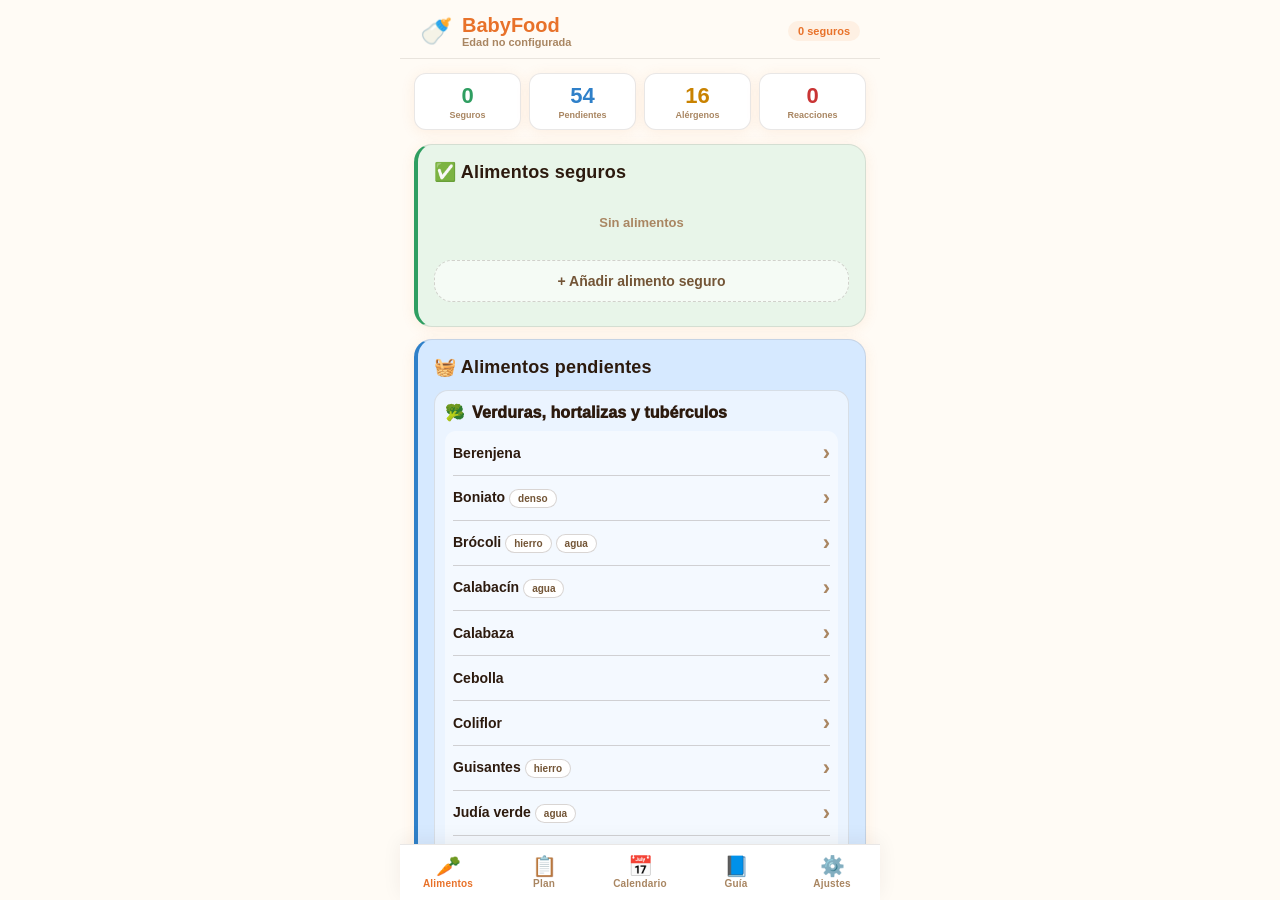
==== commit 8cae1905: "Add files via upload" ====
--- a/index.html
+++ b/index.html
@@ -8,17 +8,9 @@
 <meta name="apple-mobile-web-app-status-bar-style" content="default"/>
 <meta name="apple-mobile-web-app-title" content="BabyFood"/>
 <title>BabyFood</title>
-<link rel="manifest" href="manifest.json"/>
+<link rel="manifest" href="manifest.json?v=editable20"/>
 <link rel="apple-touch-icon" href="icons/icon-192.png"/>
-<style>
-:root{--bg:#FFFBF5;--surface:#fff;--text:#2C1A0E;--text2:#735536;--text3:#A98662;--accent:#E8722A;--accent-light:#FEF0E3;--green:#2F9E61;--green-light:#E8F5E9;--blue:#2F80C9;--blue-light:#E3F2FD;--amber:#C98200;--amber-light:#FFF4D6;--red:#C93434;--red-light:#FDEAEA;--purple:#7B4FB4;--purple-light:#F3E5F5;--border:rgba(44,26,14,.10);--border2:rgba(44,26,14,.18);--radius:18px;--radius-sm:12px;--shadow:0 2px 14px rgba(232,114,42,.10)}
-*{box-sizing:border-box;margin:0;padding:0;-webkit-tap-highlight-color:transparent} html,body{height:100%;background:var(--bg);font-family:-apple-system,BlinkMacSystemFont,'Segoe UI',Arial,sans-serif;color:var(--text);overflow:hidden;font-size:15px} body{display:flex;flex-direction:column;max-width:480px;margin:0 auto;position:relative}
-.header{padding:14px 20px 10px;background:var(--bg);display:flex;align-items:center;justify-content:space-between;flex-shrink:0;border-bottom:.5px solid var(--border)}.header-left{display:flex;align-items:center;gap:10px}.logo{font-size:26px}.header-title{font-size:20px;font-weight:800;color:var(--accent)}.header-sub{font-size:11px;color:var(--text3);font-weight:700;margin-top:-1px}.header-chip{background:var(--accent-light);color:var(--accent);font-size:11px;font-weight:800;padding:4px 10px;border-radius:20px}.main{flex:1;overflow-y:auto;padding:14px 14px 90px;-webkit-overflow-scrolling:touch}.nav{position:fixed;bottom:0;left:50%;transform:translateX(-50%);width:100%;max-width:480px;background:var(--surface);border-top:.5px solid var(--border);display:flex;padding:6px 0 max(6px,env(safe-area-inset-bottom));z-index:50;box-shadow:0 -4px 20px rgba(44,26,14,.06)}.nav-btn{flex:1;display:flex;flex-direction:column;align-items:center;gap:2px;background:none;border:none;cursor:pointer;padding:5px 2px;color:var(--text3);transition:color .2s}.nav-btn.active{color:var(--accent)}.nav-icon{font-size:20px;line-height:1}.nav-label{font-size:10px;font-weight:800;letter-spacing:.2px}.screen{display:none}.screen.active{display:block}
-.card{background:var(--surface);border:.5px solid var(--border);border-radius:var(--radius);padding:16px;margin-bottom:12px;box-shadow:var(--shadow)}.card.safe-card{background:var(--green-light)}.card.pending-card{background:var(--blue-light)}.card.dairy-card{background:var(--purple-light)}.card.allergen-card{background:var(--amber-light)}.card.reaction-card{background:var(--red-light)}.card-title{font-size:18px;font-weight:900;letter-spacing:.2px;color:var(--text);margin-bottom:12px;display:flex;align-items:center;gap:6px}.mini-title{font-size:11px;font-weight:800;letter-spacing:.7px;text-transform:uppercase;color:var(--text3);margin-bottom:8px}.stats-row{display:grid;grid-template-columns:repeat(4,1fr);gap:8px;margin-bottom:14px}.stat{background:var(--surface);border:.5px solid var(--border);border-radius:var(--radius-sm);padding:9px 6px;text-align:center;box-shadow:var(--shadow)}.stat-n{font-size:22px;font-weight:900;color:var(--accent)}.stat-l{font-size:9px;font-weight:800;color:var(--text3);margin-top:1px}.badge{display:inline-block;font-size:10px;font-weight:800;padding:3px 8px;border-radius:20px;margin-left:4px}.b-safe{background:#D7F0DF;color:#195B34}.b-pending{background:#D8ECFF;color:#195C94}.b-allergen{background:#FFE7A8;color:#7A5000}.b-reaction{background:#FFD8D8;color:#7A1A1A}.b-tag{background:var(--surface);color:var(--text2);border:1px solid var(--border2)}.b-gray{background:#f4eee7;color:var(--text2)}
-.food-row{display:flex;align-items:center;justify-content:space-between;padding:9px 0;border-bottom:.5px solid var(--border2)}.food-row:last-child{border-bottom:none}.food-name{font-size:14px;font-weight:800}.food-meta{font-size:11px;color:var(--text3);margin-top:2px}.food-actions{display:flex;gap:5px;align-items:center;flex-shrink:0;margin-left:8px;flex-wrap:wrap;justify-content:flex-end}.btn{border:1.5px solid var(--border2);background:rgba(255,255,255,.8);border-radius:var(--radius-sm);padding:8px 14px;font-size:13px;font-weight:800;font-family:inherit;cursor:pointer;color:var(--text);transition:transform .12s}.btn:active{transform:scale(.96)}.btn-primary{background:var(--accent);border-color:var(--accent);color:#fff}.btn-success{background:var(--green);border-color:var(--green);color:#fff}.btn-danger{border-color:var(--red);color:var(--red);background:#fff}.btn-amber{background:var(--amber);border-color:var(--amber);color:#fff}.btn-sm{padding:4px 9px;font-size:11px;border-radius:8px;border-width:1px}.btn-full{width:100%;padding:12px;font-size:14px;border-radius:var(--radius);margin-bottom:8px}.btn-dashed{border-style:dashed;color:var(--text2);background:rgba(255,255,255,.55)}
-input[type=text],input[type=date],select,textarea{width:100%;border:1.5px solid var(--border2);border-radius:var(--radius-sm);padding:10px 12px;font-size:14px;font-family:inherit;font-weight:700;background:var(--surface);color:var(--text);outline:none;-webkit-appearance:none}input:focus,select:focus,textarea:focus{border-color:var(--accent)}.field{margin-bottom:10px}.field-label{font-size:11px;font-weight:900;color:var(--text3);text-transform:uppercase;letter-spacing:.5px;margin-bottom:5px}.checks{display:flex;gap:10px;flex-wrap:wrap;margin:8px 0}.checks label{font-size:13px;font-weight:800;color:var(--text2);background:#fff;border:1px solid var(--border);border-radius:20px;padding:6px 10px}.cat-header{font-size:12px;font-weight:900;color:var(--text2);padding:8px 0 4px;display:flex;align-items:center;gap:5px;border-top:.5px solid var(--border2);margin-top:4px}.cat-header:first-child{border-top:none;margin-top:0}.info-box{border-radius:var(--radius-sm);padding:10px 12px;font-size:12px;font-weight:700;margin-bottom:10px;line-height:1.5}.info-amber{background:#FFE9B3;color:#755000}.info-green{background:#DCF3E5;color:#145B35}.info-red{background:#FFDADA;color:#7A1A1A}.info-blue{background:#DBEEFF;color:#195C94}.info-purple{background:#EFE0FF;color:#5A348C}.empty{text-align:center;padding:20px 12px;color:var(--text3);font-size:13px;font-weight:700}.section-title{font-size:14px;font-weight:900;color:var(--text2);margin:16px 0 8px;display:flex;align-items:center;gap:6px}
-.cal-nav{display:flex;align-items:center;justify-content:space-between;margin-bottom:12px;gap:8px}.cal-month{font-size:17px;font-weight:900}.cal-grid{display:grid;grid-template-columns:repeat(7,1fr);gap:3px}.cal-dh{text-align:center;font-size:10px;font-weight:900;color:var(--text3);padding:3px 0}.cal-cell{aspect-ratio:1;border-radius:10px;border:1px solid transparent;display:flex;flex-direction:column;align-items:center;justify-content:center;cursor:pointer;position:relative;background:#fff8ef;transition:all .15s}.cal-cell.today{border-color:var(--accent);border-width:2px}.cal-cell.c-normal{background:#DDEFFF}.cal-cell.c-allergen{background:#FFE7A8}.cal-cell.c-reaction{background:#FFD8D8}.cal-cell.c-empty{background:transparent;border:none;cursor:default}.cal-cell.c-past{opacity:.7}.cnum{font-size:11px;font-weight:900;color:var(--text)}.ctype{font-size:7px;font-weight:900;color:var(--text3);line-height:1}.block-card{border-radius:var(--radius);padding:14px;margin-bottom:10px;border:.5px solid var(--border);cursor:pointer}.block-normal{background:#DDEFFF}.block-allergen{background:#FFE7A8}.block-title{font-size:14px;font-weight:900;margin-bottom:6px;display:flex;align-items:center;gap:6px}.block-dates{font-size:11px;color:var(--text3);font-weight:800;margin-bottom:8px}.block-foods{display:flex;flex-wrap:wrap;gap:5px}.block-food-tag{display:inline-flex;align-items:center;gap:4px;padding:4px 10px;border-radius:20px;font-size:12px;font-weight:800;background:rgba(255,255,255,.75)}.block-food-new{background:var(--accent);color:#fff}.modal-overlay{position:fixed;inset:0;background:rgba(0,0,0,.45);display:flex;align-items:flex-end;justify-content:center;z-index:200;opacity:0;pointer-events:none;transition:opacity .25s}.modal-overlay.open{opacity:1;pointer-events:all}.modal-sheet{background:var(--surface);border-radius:24px 24px 0 0;padding:20px 18px max(20px,env(safe-area-inset-bottom));width:100%;max-width:480px;max-height:88vh;overflow-y:auto;transform:translateY(100%);transition:transform .3s cubic-bezier(.4,0,.2,1)}.modal-overlay.open .modal-sheet{transform:translateY(0)}.modal-handle{width:36px;height:4px;background:var(--border2);border-radius:2px;margin:0 auto 16px}.modal-title{font-size:18px;font-weight:900;margin-bottom:14px}.divider{height:.5px;background:var(--border);margin:14px 0}.guide-item{margin-bottom:10px}.guide-btn{width:100%;border:1px solid var(--border2);background:var(--surface2,#FFF5E9);color:var(--text);border-radius:var(--radius-sm);padding:12px;text-align:left;font-size:14px;font-weight:900;cursor:pointer}.guide-content{display:none;background:#fff;border:1px solid var(--border);border-radius:var(--radius-sm);padding:12px;margin-top:6px;font-size:13px;line-height:1.55;color:var(--text2)}.guide-content ul{padding-left:18px;margin:8px 0}.guide-content li{margin-bottom:5px}.report-box{white-space:pre-wrap;background:#fff;border:1px solid var(--border);border-radius:var(--radius-sm);padding:12px;font-size:13px;line-height:1.55;color:var(--text2)}
-</style>
+<link rel="stylesheet" href="style.css?v=editable20"/>
 </head>
 <body>
 <div class="header"><div class="header-left"><div class="logo">🍼</div><div><div class="header-title">BabyFood</div><div class="header-sub" id="age-sub">Diario de alimentación</div></div></div><div class="header-chip" id="header-chip">Cargando...</div></div>
@@ -28,194 +20,29 @@
     <div class="card safe-card"><div class="card-title">✅ Alimentos seguros</div><div id="safe-list"></div><button class="btn btn-full btn-dashed" style="margin-top:10px" onclick="openModal('modal-add-safe')">+ Añadir alimento seguro</button></div>
     <div class="card pending-card"><div class="card-title">🧺 Alimentos pendientes</div><div id="pending-list"></div><button class="btn btn-full btn-dashed" style="margin-top:10px" onclick="openModal('modal-add-pending')">+ Añadir alimento pendiente</button></div>
     <div class="card dairy-card"><div class="card-title">🧀 Lácteos bloqueados</div><div id="dairy-list"></div><button class="btn btn-full btn-dashed" style="margin-top:10px" onclick="openModal('modal-add-dairy')">+ Añadir lácteo</button></div>
-    <div class="card allergen-card"><div class="card-title">⚠️ Potencialmente alérgenos</div><div id="allergen-pool-list"></div><button class="btn btn-full btn-dashed" style="margin-top:10px" onclick="openModal('modal-add-allergen')">+ Añadir alérgeno</button></div>
-    <div class="card reaction-card"><div class="card-title">🚫 Reacciones</div><div id="reactions-list"></div><button class="btn btn-full btn-dashed" style="margin-top:10px" onclick="openModal('modal-add-reaction')">+ Añadir reacción manualmente</button></div>
+    <div class="card reaction-card"><div class="card-title" style="justify-content:space-between"><span>🚫 Reacciones</span><button class="btn btn-sm" onclick="openReactionHistory()">Historial</button></div><div id="reactions-list"></div><button class="btn btn-full btn-dashed" style="margin-top:10px" onclick="openModal('modal-add-reaction')">+ Añadir reacción manualmente</button></div>
   </div>
   <div class="screen" id="screen-plan"><div id="plan-content"></div></div>
-  <div class="screen" id="screen-calendario"><div class="card"><div class="cal-nav"><button class="btn btn-sm" onclick="changeMonth(-1)">← Ant</button><span class="cal-month" id="cal-month-label"></span><button class="btn btn-sm" onclick="changeMonth(1)">Sig →</button></div><div class="cal-grid" id="cal-headers"></div><div class="cal-grid" id="cal-cells" style="margin-top:4px"></div></div><div style="display:flex;gap:8px;margin-bottom:12px;flex-wrap:wrap"><span style="font-size:11px;font-weight:900;color:var(--text3)">Leyenda:</span><span class="badge b-pending">Normal</span><span class="badge b-allergen">Alérgeno</span><span class="badge b-reaction">Reacción</span></div><button class="btn btn-full btn-primary" onclick="openReportModal()">📊 Generar informe</button><button class="btn btn-full" onclick="toggleMonthNotes()">📝 Notas del mes</button><div id="month-notes" style="display:none"></div><div id="day-detail"></div></div>
+  <div class="screen" id="screen-calendario"><div class="card"><div class="cal-nav"><button class="btn btn-sm" onclick="changeMonth(-1)">← Ant</button><span class="cal-month" id="cal-month-label"></span><button class="btn btn-sm" onclick="changeMonth(1)">Sig →</button></div><div class="cal-grid" id="cal-headers"></div><div class="cal-grid" id="cal-cells" style="margin-top:4px"></div></div><div style="display:flex;gap:8px;margin-bottom:12px;flex-wrap:wrap"><span style="font-size:11px;font-weight:900;color:var(--text3)">Leyenda:</span><span class="badge b-pending">Normal</span><span class="badge b-allergen">Alérgeno</span><span class="badge b-reaction">Reacción</span></div><button class="btn btn-full btn-primary" onclick="openReportModal()">📊 Generar informe</button><button class="btn btn-full" onclick="toggleMonthNotes()">📝 Notas del mes</button><div id="day-detail"></div></div>
   <div class="screen" id="screen-guia"><div id="guia-content"></div></div>
   <div class="screen" id="screen-ajustes"><div class="card"><div class="card-title">👶 Datos del bebé</div><div class="field"><div class="field-label">Fecha de nacimiento</div><input type="date" id="settings-birthdate"></div><button class="btn btn-full btn-primary" onclick="saveBirthDateFromSettings()">Guardar fecha</button></div><div class="card"><div class="card-title">💾 Copia de seguridad</div><button class="btn btn-full btn-primary" onclick="exportData()">⬇️ Exportar datos</button></div><div class="card"><div class="card-title">📂 Restaurar datos</div><label class="btn btn-full" style="display:block;text-align:center;cursor:pointer;border-style:dashed">⬆️ Importar datos<input type="file" id="import-file" accept=".json" style="display:none" onchange="importData(this)"/></label></div><div class="card"><div class="card-title" style="color:var(--red)">⚠️ Zona peligrosa</div><button class="btn btn-full btn-danger" onclick="clearPlanCalendar()">🧹 Borrar Plan y Calendario</button><button class="btn btn-full btn-danger" onclick="resetAllData()">🗑️ Borrar todos los datos</button></div></div>
 </div>
 <nav class="nav"><button class="nav-btn active" id="nav-alimentos" onclick="showScreen('alimentos')"><span class="nav-icon">🥕</span><span class="nav-label">Alimentos</span></button><button class="nav-btn" id="nav-plan" onclick="showScreen('plan')"><span class="nav-icon">📋</span><span class="nav-label">Plan</span></button><button class="nav-btn" id="nav-calendario" onclick="showScreen('calendario')"><span class="nav-icon">📅</span><span class="nav-label">Calendario</span></button><button class="nav-btn" id="nav-guia" onclick="showScreen('guia')"><span class="nav-icon">📘</span><span class="nav-label">Guía</span></button><button class="nav-btn" id="nav-ajustes" onclick="showScreen('ajustes')"><span class="nav-icon">⚙️</span><span class="nav-label">Ajustes</span></button></nav>
 
 <!-- Modales -->
-<div class="modal-overlay" id="modal-add-safe"><div class="modal-sheet"><div class="modal-handle"></div><div class="modal-title">Añadir alimento seguro</div><div class="field"><div class="field-label">Nombre</div><input type="text" id="safe-name" placeholder="Ej: Calabaza"/></div><div class="field"><div class="field-label">Categoría</div><select id="safe-cat"><option value="verdura">🥦 Verduras, hortalizas, cereales y tubérculos</option><option value="proteina">🍗 Proteínas</option><option value="fruta">🍎 Frutas</option></select></div><div class="checks"><label><input type="checkbox" id="safe-iron"> Hierro</label><label><input type="checkbox" id="safe-latex"> Látex</label></div><button class="btn btn-full btn-success" onclick="addSafeFood()">Añadir como seguro</button><button class="btn btn-full" onclick="closeModal('modal-add-safe')">Cancelar</button></div></div>
-<div class="modal-overlay" id="modal-add-pending"><div class="modal-sheet"><div class="modal-handle"></div><div class="modal-title">Añadir alimento pendiente</div><div class="field"><div class="field-label">Nombre</div><input type="text" id="pending-name" placeholder="Ej: Calabacín"/></div><div class="field"><div class="field-label">Categoría</div><select id="pending-cat"><option value="verdura">🥦 Verduras, hortalizas, cereales y tubérculos</option><option value="proteina">🍗 Proteínas</option><option value="fruta">🍎 Frutas</option></select></div><div class="checks"><label><input type="checkbox" id="pending-iron"> Hierro</label><label><input type="checkbox" id="pending-latex"> Látex</label></div><button class="btn btn-full btn-primary" onclick="addPendingFood()">Añadir como pendiente</button><button class="btn btn-full" onclick="closeModal('modal-add-pending')">Cancelar</button></div></div>
+<div class="modal-overlay" id="modal-add-safe"><div class="modal-sheet"><div class="modal-handle"></div><div class="modal-title">Añadir alimento seguro</div><div class="field"><div class="field-label">Nombre</div><input type="text" id="safe-name" placeholder="Ej: Calabaza"/></div><div class="field"><div class="field-label">Categoría</div><select id="safe-cat"><option value="verdura">🥦 Verduras, hortalizas y tubérculos</option><option value="cereal">🌾 Cereales</option><option value="proteina">🍗 Proteínas</option><option value="fruta">🍎 Frutas</option></select></div><div class="checks"><label><input type="checkbox" id="safe-iron"> Hierro</label><label><input type="checkbox" id="safe-latex"> Látex</label><label><input type="checkbox" id="safe-allergen"> Alérgeno</label><label><input type="checkbox" id="safe-dense"> Denso</label><label><input type="checkbox" id="safe-hydrating"> Agua</label></div><button class="btn btn-full btn-success" onclick="addSafeFood()">Añadir como seguro</button><button class="btn btn-full" onclick="closeModal('modal-add-safe')">Cancelar</button></div></div>
+<div class="modal-overlay" id="modal-add-pending"><div class="modal-sheet"><div class="modal-handle"></div><div class="modal-title">Añadir alimento pendiente</div><div class="field"><div class="field-label">Nombre</div><input type="text" id="pending-name" placeholder="Ej: Calabacín"/></div><div class="field"><div class="field-label">Categoría</div><select id="pending-cat"><option value="verdura">🥦 Verduras, hortalizas y tubérculos</option><option value="cereal">🌾 Cereales</option><option value="proteina">🍗 Proteínas</option><option value="fruta">🍎 Frutas</option></select></div><div class="checks"><label><input type="checkbox" id="pending-iron"> Hierro</label><label><input type="checkbox" id="pending-latex"> Látex</label><label><input type="checkbox" id="pending-allergen"> Alérgeno</label><label><input type="checkbox" id="pending-dense"> Denso</label><label><input type="checkbox" id="pending-hydrating"> Agua</label></div><button class="btn btn-full btn-primary" onclick="addPendingFood()">Añadir como pendiente</button><button class="btn btn-full" onclick="closeModal('modal-add-pending')">Cancelar</button></div></div>
 <div class="modal-overlay" id="modal-add-dairy"><div class="modal-sheet"><div class="modal-handle"></div><div class="modal-title">Añadir lácteo</div><div class="field"><div class="field-label">Nombre</div><input type="text" id="dairy-name" placeholder="Ej: Yogur natural"/></div><div class="field"><div class="field-label">Disponible desde</div><select id="dairy-age"><option value="9">9 meses</option><option value="12">12 meses</option></select></div><button class="btn btn-full btn-primary" onclick="addDairyFood()">Añadir lácteo</button><button class="btn btn-full" onclick="closeModal('modal-add-dairy')">Cancelar</button></div></div>
-<div class="modal-overlay" id="modal-add-allergen"><div class="modal-sheet"><div class="modal-handle"></div><div class="modal-title">Añadir alérgeno</div><div class="field"><div class="field-label">Selecciona de la lista común</div><select id="allergen-preset-select"><option value="">Selecciona...</option></select></div><div class="field"><div class="field-label">O escribe uno nuevo</div><input type="text" id="allergen-custom" placeholder="Nombre del alérgeno..."/></div><div class="field"><div class="field-label">Categoría</div><select id="allergen-cat"><option value="verdura">🥦 Verduras, hortalizas, cereales y tubérculos</option><option value="proteina">🍗 Proteínas</option><option value="fruta">🍎 Frutas</option></select></div><div class="checks"><label><input type="checkbox" id="allergen-iron"> Hierro</label><label><input type="checkbox" id="allergen-latex"> Látex</label></div><button class="btn btn-full btn-amber" onclick="addAllergenToPool()">Añadir a alérgenos</button><button class="btn btn-full" onclick="closeModal('modal-add-allergen')">Cancelar</button></div></div>
+<div class="modal-overlay" id="modal-add-allergen"><div class="modal-sheet"><div class="modal-handle"></div><div class="modal-title">Añadir alérgeno</div><div class="field"><div class="field-label">Selecciona de la lista común</div><select id="allergen-preset-select"><option value="">Selecciona...</option></select></div><div class="field"><div class="field-label">O escribe uno nuevo</div><input type="text" id="allergen-custom" placeholder="Nombre del alérgeno..."/></div><div class="field"><div class="field-label">Categoría</div><select id="allergen-cat"><option value="verdura">🥦 Verduras, hortalizas y tubérculos</option><option value="cereal">🌾 Cereales</option><option value="proteina">🍗 Proteínas</option><option value="fruta">🍎 Frutas</option></select></div><div class="checks"><label><input type="checkbox" id="allergen-iron"> Hierro</label><label><input type="checkbox" id="allergen-latex"> Látex</label><label><input type="checkbox" id="allergen-dense"> Denso</label><label><input type="checkbox" id="allergen-hydrating"> Agua</label></div><button class="btn btn-full btn-amber" onclick="addAllergenToPool()">Añadir a alérgenos</button><button class="btn btn-full" onclick="closeModal('modal-add-allergen')">Cancelar</button></div></div>
 <div class="modal-overlay" id="modal-add-reaction"><div class="modal-sheet"><div class="modal-handle"></div><div class="modal-title">Registrar reacción</div><div class="field"><div class="field-label">Alimento</div><select id="reaction-food-select"><option value="">Selecciona alimento...</option></select></div><div class="field"><input type="text" id="reaction-food-custom" placeholder="O escribe uno nuevo..."/></div><button class="btn btn-full btn-danger" onclick="addReactionManual()">Registrar reacción</button><button class="btn btn-full" onclick="closeModal('modal-add-reaction')">Cancelar</button></div></div>
-<div class="modal-overlay" id="modal-setup-plan"><div class="modal-sheet"><div class="modal-handle"></div><div class="modal-title">Configurar plan mensual</div><div class="info-box info-blue">La app generará bloques de 3 días. Si el mes ya tiene plan, podrás rehacer solo ese mes.</div><div id="under-six-warning"></div><div class="field"><div class="field-label">Fecha de inicio</div><input type="date" id="plan-start-date"/></div><button class="btn btn-full btn-primary" onclick="generatePlan()">Generar plan</button><button class="btn btn-full" onclick="closeModal('modal-setup-plan')">Cancelar</button></div></div>
-<div class="modal-overlay" id="modal-block-detail"><div class="modal-sheet"><div class="modal-handle"></div><div class="modal-title" id="block-detail-title"></div><div id="block-detail-content"></div><button class="btn btn-full" style="margin-top:8px" onclick="closeModal('modal-block-detail')">Cerrar</button></div></div>
+<div class="modal-overlay" id="modal-setup-plan"><div class="modal-sheet"><div class="modal-handle"></div><div class="modal-title">Configurar plan mensual</div><div class="info-box info-blue">La app generará bloques de 3 días. Si el mes ya tiene plan, podrás rehacer solo ese mes.</div><div id="under-six-warning"></div><div id="plan-filter-box"></div><div class="field"><div class="field-label">Fecha de inicio</div><input type="date" id="plan-start-date"/></div><button class="btn btn-full btn-primary" onclick="generatePlan()">Generar plan</button><button class="btn btn-full" onclick="closeModal('modal-setup-plan')">Cancelar</button></div></div>
+<div class="modal-overlay" id="modal-block-detail"><div class="modal-sheet"><div class="modal-handle"></div><div class="modal-title" id="block-detail-title"></div><div id="block-detail-content"></div></div></div>
 <div class="modal-overlay" id="modal-day"><div class="modal-sheet"><div class="modal-handle"></div><div class="modal-title" id="modal-day-title"></div><div id="modal-day-content"></div><button class="btn btn-full" style="margin-top:8px" onclick="closeModal('modal-day')">Cerrar</button></div></div>
+
+<div class="modal-overlay" id="modal-edit-food"><div class="modal-sheet"><div class="modal-handle"></div><div class="modal-title">Editar alimento</div><input type="hidden" id="edit-original-name"/><div class="info-box info-blue" id="edit-food-current"></div><div class="field"><div class="field-label">Nombre</div><input type="text" id="edit-food-name" placeholder="Nombre del alimento"/></div><div class="field"><div class="field-label">Categoría</div><select id="edit-food-cat"><option value="verdura">🥦 Verduras, hortalizas y tubérculos</option><option value="cereal">🌾 Cereales</option><option value="proteina">🍗 Proteínas</option><option value="fruta">🍎 Frutas</option></select></div><div class="checks"><label><input type="checkbox" id="edit-food-iron"> Hierro</label><label><input type="checkbox" id="edit-food-latex"> Látex</label><label><input type="checkbox" id="edit-food-allergen"> Alérgeno</label><label><input type="checkbox" id="edit-food-dense"> Denso</label><label><input type="checkbox" id="edit-food-hydrating"> Agua</label></div><div id="edit-food-actions"></div><button class="btn btn-full btn-primary" onclick="saveEditedFood()">Guardar cambios</button><button class="btn btn-full" onclick="closeModal('modal-edit-food')">Cancelar</button></div></div>
 <div class="modal-overlay" id="modal-report"><div class="modal-sheet"><div class="modal-handle"></div><div class="modal-title">Resumen por fechas</div><div class="field"><div class="field-label">Desde</div><input type="date" id="report-start"/></div><div class="field"><div class="field-label">Hasta</div><input type="date" id="report-end"/></div><button class="btn btn-full btn-primary" onclick="generateDateReport()">Generar resumen</button><button class="btn btn-full" onclick="copyReport()">Copiar resumen</button><div id="report-output" style="margin-top:10px"></div><button class="btn btn-full" style="margin-top:8px" onclick="closeModal('modal-report')">Cerrar</button></div></div>
 <div class="modal-overlay" id="modal-birthdate"><div class="modal-sheet"><div class="modal-handle"></div><div class="modal-title">Fecha de nacimiento del bebé</div><div class="info-box info-blue">La app usa la edad para mostrar recomendaciones y desbloquear alimentos por edad.</div><div class="field"><div class="field-label">Fecha de nacimiento</div><input type="date" id="baby-birthdate"/></div><button class="btn btn-full btn-primary" onclick="saveBabyBirthDate()">Guardar y empezar</button><button class="btn btn-full" onclick="skipBirthDateSetup()">Ahora no</button></div></div>
 
-<script>
-'use strict';
-const STORAGE_KEY='bf_v24_clean';
-const OLD_KEYS=['bf_v15_clean','bf_v3','bf_v4','bf_v5','bf_v6','bf_v7','bf_v8','bf_v9','bf_v10'];
-const CAT_ICON={verdura:'🥦',proteina:'🍗',fruta:'🍎'};
-const CAT_LABEL={verdura:'Verduras, hortalizas, cereales y tubérculos',proteina:'Proteínas',fruta:'Frutas'};
-const MONTHS=['Enero','Febrero','Marzo','Abril','Mayo','Junio','Julio','Agosto','Septiembre','Octubre','Noviembre','Diciembre'];
-const DAYS_SHORT=['L','M','X','J','V','S','D'];
-const DEFAULT_ALLERGENS_LIST=[
-{name:'Leche de vaca',cat:'proteina'},{name:'Huevo',cat:'proteina',iron:true},{name:'Trigo (gluten)',cat:'verdura'},{name:'Soja',cat:'proteina'},{name:'Cacahuete',cat:'proteina',iron:true},{name:'Nuez',cat:'proteina'},{name:'Avellana',cat:'proteina'},{name:'Almendra',cat:'proteina'},{name:'Pescado blanco',cat:'proteina',iron:true},{name:'Marisco',cat:'proteina'},{name:'Sésamo',cat:'verdura'},{name:'Kiwi',cat:'fruta',latex:true},{name:'Melocotón',cat:'fruta',latex:true},{name:'Fresa',cat:'fruta'},{name:'Mostaza',cat:'verdura'}];
-const INITIAL_STATE={
- babyBirthDate:null,birthDateSkipped:false,shoppingWeekOffset:0,calNotes:{},testing:[],blocks:[],recipes:[],
- safeFoods:[{name:'Zanahoria',cat:'verdura'},{name:'Calabaza',cat:'verdura'},{name:'Brócoli',cat:'verdura',iron:true},{name:'Boniato',cat:'verdura'},{name:'Arroz',cat:'verdura'},{name:'Patata',cat:'verdura'},{name:'Pera',cat:'fruta'},{name:'Manzana',cat:'fruta'},{name:'Plátano',cat:'fruta'},{name:'Pollo',cat:'proteina',iron:true},{name:'Pavo',cat:'proteina',iron:true}],
- pendingFoods:[{name:'Calabacín',cat:'verdura'},{name:'Judía verde',cat:'verdura'},{name:'Guisantes',cat:'verdura',iron:true},{name:'Lenteja roja',cat:'proteina',iron:true},{name:'Garbanzos',cat:'proteina',iron:true},{name:'Ternera',cat:'proteina',iron:true},{name:'Merluza',cat:'proteina',iron:true},{name:'Mango',cat:'fruta'},{name:'Ciruela',cat:'fruta'},{name:'Mandarina',cat:'fruta'},{name:'Melón',cat:'fruta'}],
- dairyFoods:[{name:'Yogur natural',cat:'proteina',availableMonth:9},{name:'Queso tierno',cat:'proteina',availableMonth:9},{name:'Leche entera de vaca',cat:'proteina',availableMonth:12}],
- allergenPool:[{name:'Leche de vaca',cat:'proteina'},{name:'Trigo (gluten)',cat:'verdura'},{name:'Kiwi',cat:'fruta',latex:true},{name:'Fresa',cat:'fruta'},{name:'Pescado blanco',cat:'proteina',iron:true},{name:'Nuez',cat:'proteina'},{name:'Cacahuete',cat:'proteina',iron:true},{name:'Huevo',cat:'proteina',iron:true}],
- reactions:[]
-};
-let S=deepClone(INITIAL_STATE); let calViewDate=new Date(); let lastReportText='';
-function deepClone(o){return JSON.parse(JSON.stringify(o));}
-function today(){return fmtDate(new Date());}
-function fmtDate(d){return `${d.getFullYear()}-${String(d.getMonth()+1).padStart(2,'0')}-${String(d.getDate()).padStart(2,'0')}`;}
-function parseDate(s){const [y,m,d]=String(s).split('-').map(Number); return new Date(y,m-1,d);}
-function addDays(dateStr,n){const d=parseDate(dateStr); d.setDate(d.getDate()+n); return fmtDate(d);}
-function daysBetween(a,b){return Math.floor((parseDate(b)-parseDate(a))/86400000);}
-function jsStr(s){return JSON.stringify(String(s));}
-function monthBounds(dateStr){const d=parseDate(dateStr); const s=new Date(d.getFullYear(),d.getMonth(),1); const e=new Date(d.getFullYear(),d.getMonth()+1,0); return {start:fmtDate(s),end:fmtDate(e)};}
-function formatShortDate(s){const d=parseDate(s); return `${d.getDate()} ${MONTHS[d.getMonth()].slice(0,3)} ${d.getFullYear()}`;}
-function formatDateRange(start,end){const s=parseDate(start),e=parseDate(end); return `${s.getDate()} ${MONTHS[s.getMonth()].slice(0,3)} — ${e.getDate()} ${MONTHS[e.getMonth()].slice(0,3)} ${e.getFullYear()}`;}
-function normalizeName(n){return String(n||'').trim();}
-function monthDiffFromBirth(){if(!S.babyBirthDate)return null; const b=parseDate(S.babyBirthDate), t=parseDate(today()); let m=(t.getFullYear()-b.getFullYear())*12+(t.getMonth()-b.getMonth()); if(t.getDate()<b.getDate()) m--; return Math.max(0,m);}
-function ageText(){if(!S.babyBirthDate)return 'Edad no configurada'; const w=Math.floor(daysBetween(S.babyBirthDate,today())/7); const m=monthDiffFromBirth(); return `Semana ${w} · ${m} meses aprox.`;}
-function enrichFood(f){if(!f)return null; return {iron:false,latex:false,...f};}
-function foodBadge(f){const e=enrichFood(f); let h=''; if(e.iron)h+='<span class="badge b-tag">hierro</span>'; if(e.latex)h+='<span class="badge b-tag">látex</span>'; return h;}
-function safeArr(a){return Array.isArray(a)?a:[];}
-function dedupe(arr){const seen=new Set(); return safeArr(arr).filter(x=>x&&x.name&&!seen.has(x.name)&&(seen.add(x.name),true)).map(enrichFood);}
-function ensureState(){S={...deepClone(INITIAL_STATE),...S}; ['safeFoods','pendingFoods','dairyFoods','allergenPool','reactions','testing','blocks'].forEach(k=>S[k]=dedupe(S[k])); S.calNotes=S.calNotes||{}; S.recipes=S.recipes||[]; S.shoppingWeekOffset=S.shoppingWeekOffset||0;}
-function save(){try{localStorage.setItem(STORAGE_KEY,JSON.stringify(S));}catch(e){console.warn(e);}}
-function load(){try{const d=localStorage.getItem(STORAGE_KEY); if(d){S={...deepClone(INITIAL_STATE),...JSON.parse(d)}; ensureState(); return;} for(const k of OLD_KEYS){const o=localStorage.getItem(k); if(o){S={...deepClone(INITIAL_STATE),...JSON.parse(o)}; ensureState(); save(); return;}} ensureState();}catch(e){console.warn(e); ensureState();}}
-function allFoods(){return dedupe([...S.safeFoods,...S.pendingFoods,...S.dairyFoods,...S.allergenPool]);}
-function isSafe(n){return S.safeFoods.some(f=>f.name===n);} function isPending(n){return S.pendingFoods.some(f=>f.name===n);} function isAllergen(n){return S.allergenPool.some(f=>f.name===n);} function isReaction(n){return S.reactions.some(f=>f.name===n);} function removeEverywhere(n){S.safeFoods=S.safeFoods.filter(f=>f.name!==n);S.pendingFoods=S.pendingFoods.filter(f=>f.name!==n);S.dairyFoods=S.dairyFoods.filter(f=>f.name!==n);S.allergenPool=S.allergenPool.filter(f=>f.name!==n);S.testing=S.testing.filter(f=>f.name!==n);}
-function addFoodTo(pool, food){food=enrichFood(food); if(!food.name)return false; if(isReaction(food.name)){alert('Este alimento está en Reacciones. Quítalo de ahí antes de añadirlo.');return false;} removeEverywhere(food.name); S[pool].push(food); save(); renderAlimentos(); return true;}
-function showScreen(name){document.querySelectorAll('.screen').forEach(s=>s.classList.remove('active'));document.querySelectorAll('.nav-btn').forEach(b=>b.classList.remove('active'));document.getElementById('screen-'+name).classList.add('active');document.getElementById('nav-'+name).classList.add('active');document.getElementById('main-scroll').scrollTop=0; if(name==='alimentos')renderAlimentos(); if(name==='plan')renderPlan(); if(name==='calendario')renderCalendario(); if(name==='guia')renderGuia(); if(name==='ajustes')renderAjustes();}
-function openModal(id){if(id==='modal-add-reaction')populateReactionFoodSelect(); if(id==='modal-add-allergen')populateAllergenPresetSelect(); if(id==='modal-setup-plan')preparePlanModal(); document.getElementById(id).classList.add('open'); document.body.style.overflow='hidden';}
-function closeModal(id){document.getElementById(id).classList.remove('open'); document.body.style.overflow='';}
-document.querySelectorAll('.modal-overlay').forEach(el=>el.addEventListener('click',e=>{if(e.target===el)closeModal(el.id);}));
-function renderStatsAlimentos(){document.getElementById('stats-alimentos').innerHTML=`<div class="stat"><div class="stat-n" style="color:var(--green)">${S.safeFoods.length}</div><div class="stat-l">Seguros</div></div><div class="stat"><div class="stat-n" style="color:var(--blue)">${S.pendingFoods.length}</div><div class="stat-l">Pendientes</div></div><div class="stat"><div class="stat-n" style="color:var(--amber)">${S.allergenPool.length}</div><div class="stat-l">Alérgenos</div></div><div class="stat"><div class="stat-n" style="color:var(--red)">${S.reactions.length}</div><div class="stat-l">Reacciones</div></div>`;}
-function renderFoodGroups(items, actionsCb){items=dedupe(items); if(!items.length)return '<div class="empty">Sin alimentos</div>'; const groups={verdura:[],proteina:[],fruta:[]}; items.forEach(f=>(groups[f.cat]||groups.fruta).push(f)); let html=''; ['verdura','proteina','fruta'].forEach(cat=>{if(!groups[cat].length)return; html+=`<div class="cat-header">${CAT_ICON[cat]} <span>${CAT_LABEL[cat]}</span></div>`+groups[cat].map(f=>`<div class="food-row"><div><div class="food-name">${escapeHtml(f.name)}${foodBadge(f)}</div></div><div class="food-actions">${actionsCb(f)}</div></div>`).join('');}); return html;}
-function escapeHtml(s){return String(s).replace(/[&<>'"]/g,c=>({'&':'&amp;','<':'&lt;','>':'&gt;',"'":'&#39;','"':'&quot;'}[c]));}
-function renderAlimentos(){ensureState();renderStatsAlimentos();document.getElementById('safe-list').innerHTML=renderFoodGroups(S.safeFoods,f=>`<button class="btn btn-sm btn-danger" onclick="markReactionFromSafe(${jsStr(f.name)})">Reacción</button><button class="btn btn-sm" onclick="removeSafe(${jsStr(f.name)})">✕</button>`);document.getElementById('pending-list').innerHTML=renderFoodGroups(S.pendingFoods,f=>`<button class="btn btn-sm btn-success" onclick="movePendingToSafe(${jsStr(f.name)})">Seguro</button><button class="btn btn-sm btn-danger" onclick="markReactionFromPending(${jsStr(f.name)})">Reacción</button><button class="btn btn-sm" onclick="removePending(${jsStr(f.name)})">✕</button>`);renderDairyList();renderAllergenPoolList();renderReactionsList();updateHeader();}
-function renderDairyList(){const m=monthDiffFromBirth(); let html=''; const can9=m!==null&&m>=9, can12=m!==null&&m>=12; if(can9&&S.dairyFoods.some(f=>Number(f.availableMonth||9)<=9)) html+=`<div class="info-box info-green">Ya puedes activar yogur natural y queso tierno. Al activarlos pasarán a pendientes.</div><button class="btn btn-full btn-success" onclick="activateDairy(9)">Activar lácteos de 9 meses</button>`; if(can12&&S.dairyFoods.some(f=>Number(f.availableMonth||9)<=12)) html+=`<div class="info-box info-green">Ya puedes activar leche entera de vaca. Pasará a pendientes.</div><button class="btn btn-full btn-success" onclick="activateDairy(12)">Activar lácteos de 12 meses</button>`; html+=S.dairyFoods.length?S.dairyFoods.map(f=>`<div class="food-row"><div><div class="food-name">${escapeHtml(f.name)}</div><div class="food-meta">Disponible desde ${f.availableMonth||9} meses</div></div><div class="food-actions"><button class="btn btn-sm" onclick="removeDairy(${jsStr(f.name)})">✕</button></div></div>`).join(''):'<div class="empty">No hay lácteos bloqueados</div>'; document.getElementById('dairy-list').innerHTML=html;}
-function renderAllergenPoolList(){let arr=orderAllergens(S.allergenPool); document.getElementById('allergen-pool-list').innerHTML=arr.length?renderFoodGroups(arr,f=>`<button class="btn btn-sm btn-success" onclick="approveAllergen(${jsStr(f.name)})">Seguro</button><button class="btn btn-sm btn-danger" onclick="markReactionAllergen(${jsStr(f.name)})">Reacción</button><button class="btn btn-sm" onclick="removeAllergenPool(${jsStr(f.name)})">✕</button>`):'<div class="empty">No hay alérgenos pendientes 🎉</div>';}
-function renderReactionsList(){const el=document.getElementById('reactions-list'); if(!S.reactions.length){el.innerHTML='<div class="empty">Sin reacciones registradas 🎉</div>';return;} el.innerHTML=S.reactions.map(r=>`<div class="food-row"><div><div class="food-name">${escapeHtml(r.name)}</div><div class="food-meta">${r.date||''} · ${CAT_LABEL[r.cat]||'Sin categoría'}</div></div><div class="food-actions"><button class="btn btn-sm btn-success" onclick="retryReaction(${jsStr(r.name)})">Reintentar</button><button class="btn btn-sm" onclick="removeReaction(${jsStr(r.name)})">↩</button></div></div>`).join('');}
-function foodFromForm(prefix){return {name:normalizeName(document.getElementById(prefix+'-name').value),cat:document.getElementById(prefix+'-cat')?.value||'proteina',iron:!!document.getElementById(prefix+'-iron')?.checked,latex:!!document.getElementById(prefix+'-latex')?.checked};}
-function clearForm(prefix){['name','iron','latex'].forEach(k=>{const el=document.getElementById(prefix+'-'+k); if(!el)return; if(el.type==='checkbox')el.checked=false; else el.value='';});}
-function addSafeFood(){const f=foodFromForm('safe'); if(!f.name){alert('Escribe el nombre');return;} addFoodTo('safeFoods',f); clearForm('safe'); closeModal('modal-add-safe');}
-function addPendingFood(){const f=foodFromForm('pending'); if(!f.name){alert('Escribe el nombre');return;} addFoodTo('pendingFoods',f); clearForm('pending'); closeModal('modal-add-pending');}
-function addDairyFood(){const name=normalizeName(document.getElementById('dairy-name').value); if(!name){alert('Escribe el nombre');return;} const f={name,cat:'proteina',availableMonth:Number(document.getElementById('dairy-age').value)}; addFoodTo('dairyFoods',f); document.getElementById('dairy-name').value=''; closeModal('modal-add-dairy');}
-function addAllergenToPool(){const preset=document.getElementById('allergen-preset-select').value; const custom=normalizeName(document.getElementById('allergen-custom').value); const found=DEFAULT_ALLERGENS_LIST.find(a=>a.name===preset); const f={...(found||{}),name:custom||preset,cat:document.getElementById('allergen-cat').value,iron:!!document.getElementById('allergen-iron').checked||!!found?.iron,latex:!!document.getElementById('allergen-latex').checked||!!found?.latex}; if(!f.name){alert('Selecciona o escribe un alérgeno');return;} addFoodTo('allergenPool',f); document.getElementById('allergen-custom').value=''; closeModal('modal-add-allergen');}
-function addReactionManual(){const sel=document.getElementById('reaction-food-select').value; const custom=normalizeName(document.getElementById('reaction-food-custom').value); const name=custom||sel; if(!name){alert('Selecciona o escribe un alimento');return;} const food=allFoods().find(f=>f.name===name)||{name,cat:'verdura'}; removeEverywhere(name); if(!isReaction(name))S.reactions.push({...food,date:today()}); save(); closeModal('modal-add-reaction'); renderAlimentos(); rebuildFromTodayIfNeeded();}
-function removeSafe(n){if(!confirm(`¿Quitar "${n}" de seguros?`))return; S.safeFoods=S.safeFoods.filter(f=>f.name!==n); save(); renderAlimentos(); rebuildFromTodayIfNeeded();}
-function removePending(n){if(!confirm(`¿Eliminar "${n}" de pendientes?`))return; S.pendingFoods=S.pendingFoods.filter(f=>f.name!==n); save(); renderAlimentos(); rebuildFromTodayIfNeeded();}
-function removeDairy(n){if(!confirm(`¿Eliminar "${n}" de lácteos?`))return; S.dairyFoods=S.dairyFoods.filter(f=>f.name!==n); save(); renderAlimentos();}
-function removeAllergenPool(n){if(!confirm(`¿Quitar "${n}" de alérgenos?`))return; S.allergenPool=S.allergenPool.filter(f=>f.name!==n); save(); renderAlimentos(); rebuildFromTodayIfNeeded();}
-function markReactionFromSafe(n){const f=S.safeFoods.find(x=>x.name===n); removeEverywhere(n); if(f&&!isReaction(n))S.reactions.push({...f,date:today()}); save(); renderAlimentos(); rebuildFromTodayIfNeeded();}
-function markReactionFromPending(n){const f=S.pendingFoods.find(x=>x.name===n); removeEverywhere(n); if(f&&!isReaction(n))S.reactions.push({...f,date:today()}); save(); renderAlimentos(); rebuildFromTodayIfNeeded();}
-function markReactionAllergen(n){const f=S.allergenPool.find(x=>x.name===n); removeEverywhere(n); if(f&&!isReaction(n))S.reactions.push({...f,date:today()}); save(); renderAlimentos(); rebuildFromTodayIfNeeded();}
-function movePendingToSafe(n){const f=S.pendingFoods.find(x=>x.name===n); if(!f)return; removeEverywhere(n); S.safeFoods.push(f); save(); renderAlimentos();}
-function approveAllergen(n){const f=S.allergenPool.find(x=>x.name===n); if(!f)return; removeEverywhere(n); if(!isSafe(n))S.safeFoods.push(f); save(); renderAlimentos();}
-function retryReaction(n){return removeReaction(n);} function removeReaction(n){const r=S.reactions.find(x=>x.name===n); S.reactions=S.reactions.filter(x=>x.name!==n); if(r&&!isPending(n)&&!isSafe(n)&&!isAllergen(n))S.pendingFoods.push({...r,date:undefined}); save(); renderAlimentos();}
-function activateDairy(month){const m=monthDiffFromBirth(); if(m===null||m<month){alert('Todavía no corresponde por edad.');return;} const move=S.dairyFoods.filter(f=>Number(f.availableMonth||9)<=month); S.dairyFoods=S.dairyFoods.filter(f=>Number(f.availableMonth||9)>month); move.forEach(f=>{if(!isPending(f.name)&&!isSafe(f.name))S.pendingFoods.push({...f,availableMonth:undefined});}); save(); renderAlimentos();}
-function populateReactionFoodSelect(){const sel=document.getElementById('reaction-food-select'); const arr=allFoods().filter(f=>!isReaction(f.name)); sel.innerHTML='<option value="">Selecciona alimento...</option>'+arr.map(f=>`<option value="${escapeHtml(f.name)}">${escapeHtml(f.name)}</option>`).join('');}
-function populateAllergenPresetSelect(){const used=new Set(allFoods().map(f=>f.name).concat(S.reactions.map(f=>f.name))); const sel=document.getElementById('allergen-preset-select'); sel.innerHTML='<option value="">Selecciona...</option>'+DEFAULT_ALLERGENS_LIST.filter(a=>!used.has(a.name)).map(a=>`<option value="${escapeHtml(a.name)}">${escapeHtml(a.name)}</option>`).join('');}
-document.getElementById('allergen-preset-select').addEventListener('change',function(){const f=DEFAULT_ALLERGENS_LIST.find(a=>a.name===this.value); if(f){document.getElementById('allergen-cat').value=f.cat; document.getElementById('allergen-iron').checked=!!f.iron; document.getElementById('allergen-latex').checked=!!f.latex;}});
-function orderAllergens(arr){return dedupe(arr).sort((a,b)=>{if(a.name==='Huevo')return 1;if(b.name==='Huevo')return -1;return a.name.localeCompare(b.name,'es');});}
-function pickWeighted(arr, used=new Set()){arr=dedupe(arr).filter(f=>!used.has(f.name)); if(!arr.length)return null; arr.sort((a,b)=>(b.iron?1:0)-(a.iron?1:0)||a.name.localeCompare(b.name,'es')); return arr[0];}
-function getSafeByCat(cat){return dedupe(S.safeFoods).filter(f=>f.cat===cat&&!isReaction(f.name));}
-function safeFruits(){return getSafeByCat('fruta');}
-function getUsedNewFoodsInMonth(startDate){const mb=monthBounds(startDate); return new Set(S.blocks.filter(b=>!(b.endDate<mb.start||b.startDate>mb.end)).map(b=>b.newFood?.name).filter(Boolean));}
-function nextBlockTypeForStart(startDate){const prev=S.blocks.filter(b=>b.endDate<startDate).sort((a,b)=>b.endDate.localeCompare(a.endDate))[0]; if(!prev)return 'normal'; if(prev.type==='normal' && S.allergenPool.length)return 'allergen'; return 'normal';}
-function buildRecipe(type, existing, usedNew){const usedSafe=new Set(); let lunch=[]; const v=getSafeByCat('verdura'); const p=getSafeByCat('proteina'); const v1=pickWeighted(v,usedSafe); if(v1){lunch.push(v1);usedSafe.add(v1.name);} const v2=pickWeighted(v,usedSafe); if(v2){lunch.push(v2);usedSafe.add(v2.name);} const p1=pickWeighted(p,usedSafe); if(p1){lunch.push(p1);usedSafe.add(p1.name);} while(lunch.length<3){const fill=pickWeighted(S.safeFoods.filter(f=>f.cat!=='fruta'),usedSafe); if(!fill)break; lunch.push(fill); usedSafe.add(fill.name);} if(lunch.length<3)return null; let newFood=null; if(type==='allergen'){let av=orderAllergens(S.allergenPool).filter(f=>!usedNew.has(f.name)); if(!av.length)return null; newFood=av[0];}else{let av=dedupe(S.pendingFoods).filter(f=>!usedNew.has(f.name)); if(!av.length)return null; newFood=pickWeighted(av,new Set());} return {foods:lunch,newFood:enrichFood(newFood)};}
-function generateBlocks(startDate,count=10){let blocks=[]; let current=startDate; let type=nextBlockTypeForStart(startDate); let usedNew=getUsedNewFoodsInMonth(startDate); for(let i=0;i<count;i++){if(type==='allergen'&&!S.allergenPool.length)type='normal'; const rec=buildRecipe(type,[...S.blocks,...blocks],usedNew); if(!rec){ if(type==='allergen'){type='normal'; i--; continue;} else break; } const b={id:Date.now()+i,type,startDate:current,endDate:addDays(current,2),foods:rec.foods,newFood:rec.newFood,completed:false,reactionFood:null}; b.dailyFruits=getDailyFruits(b); blocks.push(b); usedNew.add(rec.newFood.name); current=addDays(b.endDate,1); type=(type==='normal'&&S.allergenPool.length)?'allergen':'normal'; } return blocks;}
-function preparePlanModal(){const input=document.getElementById('plan-start-date'); input.value=today(); const m=monthDiffFromBirth(); document.getElementById('under-six-warning').innerHTML=(m!==null&&m<6)?'<div class="info-box info-amber">Antes de los 6 meses solo debería iniciarse alimentación complementaria por indicación del pediatra.</div>':'';}
-function generatePlan(){const start=document.getElementById('plan-start-date').value; if(!start){alert('Elige una fecha de inicio');return;} const mb=monthBounds(start); const existing=S.blocks.filter(b=>!(b.endDate<mb.start||b.startDate>mb.end)); const oldBlocks=deepClone(S.blocks); if(existing.length){if(!confirm('Este mes ya tiene plan. ¿Quieres rehacer solo este mes?'))return; S.blocks=S.blocks.filter(b=>b.endDate<mb.start||b.startDate>mb.end);} const newBlocks=generateBlocks(start,10); if(!newBlocks.length){S.blocks=oldBlocks; save(); alert('No se ha podido generar el plan. Revisa que haya suficientes alimentos seguros y pendientes/alérgenos.'); return;} S.blocks=[...S.blocks,...newBlocks].sort((a,b)=>a.startDate.localeCompare(b.startDate)); save(); closeModal('modal-setup-plan'); renderPlan(); renderCalendario();}
-function rebuildFromTodayIfNeeded(){/* no rehace automáticamente para no borrar histórico inesperadamente */}
-function getDailyFruits(b){const pool=safeFruits(); const nf=enrichFood(b.newFood); if(nf&&nf.cat==='fruta'&&b.type==='allergen'&&!isSafe(nf.name))return [nf,nf,nf]; let res=[]; const base=Math.abs(daysBetween('2020-01-06',b.startDate||today()))%Math.max(1,pool.length); const used=new Set(); for(let i=0;i<3;i++){ if(i===0&&nf&&nf.cat==='fruta'){res.push(nf); used.add(nf.name); continue;} if(!pool.length)continue; let chosen=null; for(let j=0;j<pool.length;j++){const f=pool[(base+i+j)%pool.length]; if(pool.length<3||!used.has(f.name)){chosen=f;break;}} if(chosen){res.push(chosen); if(pool.length>=3)used.add(chosen.name);} } while(res.length<3&&pool.length)res.push(pool[res.length%pool.length]); return res.slice(0,3);}
-function fruitForDate(b,ds){const idx=Math.max(0,Math.min(2,daysBetween(b.startDate,ds))); return getDailyFruits(b)[idx]||null;}
-function checkBlockCompletions(){const tod=today(); let changed=false; S.blocks.forEach(b=>{if(!b.completed&&b.endDate<tod&&!b.reactionFood&&b.newFood){const n=b.newFood.name; removeEverywhere(n); if(!isSafe(n))S.safeFoods.push(enrichFood(b.newFood)); b.completed=true; changed=true;}}); if(changed)save();}
-function renderCurrentBlockCard(b){const dayNum=daysBetween(b.startDate,today())+1; const fruit=fruitForDate(b,today()); return `<div class="card" style="border:2px solid var(--accent)"><div class="mini-title">📍 Bloque actual — Día ${dayNum} de 3</div><div style="font-size:15px;font-weight:900;margin-bottom:5px">${b.type==='allergen'?'⚠️ Bloque alérgeno':'🔵 Bloque normal'}</div><div style="font-size:12px;color:var(--text3);font-weight:800;margin-bottom:12px">${formatDateRange(b.startDate,b.endDate)}</div><div class="mini-title">🍲 Mediodía</div><div class="block-foods">${b.foods.map(f=>`<span class="block-food-tag">${CAT_ICON[f.cat]||'🍽'} ${escapeHtml(f.name)}</span>`).join('')}${b.newFood&&b.newFood.cat!=='fruta'?`<span class="block-food-tag block-food-new">✨ ${escapeHtml(b.newFood.name)}</span>`:''}</div><div class="mini-title" style="margin-top:12px">🍎 Fruta de tarde</div><div class="block-foods">${fruit?`<span class="block-food-tag ${b.newFood&&fruit.name===b.newFood.name?'block-food-new':''}">${b.newFood&&fruit.name===b.newFood.name?'✨ ':''}${escapeHtml(fruit.name)}</span>`:'<span class="badge b-gray">Sin fruta segura</span>'}</div>${b.newFood?`<div class="info-box ${b.type==='allergen'?'info-amber':'info-blue'}" style="margin-top:12px;margin-bottom:0">Alimento nuevo: <strong>${escapeHtml(b.newFood.name)}</strong></div>`:''}<button class="btn btn-sm btn-danger" style="margin-top:12px;width:100%" onclick="openReactionForBlock(${b.id})">Registrar reacción</button></div>`;}
-function foodTagsForBlock(b){const lunch=b.foods.map(f=>`<span class="block-food-tag">${CAT_ICON[f.cat]||'🍽'} ${escapeHtml(f.name)}</span>`).join(''); const nf=b.newFood&&b.newFood.cat!=='fruta'?`<span class="block-food-tag block-food-new">✨ ${escapeHtml(b.newFood.name)}</span>`:''; const fruits=getDailyFruits(b).map((f,i)=>`<span class="block-food-tag ${b.newFood&&f.name===b.newFood.name?'block-food-new':''}">D${i+1}: 🍎 ${b.newFood&&f.name===b.newFood.name?'✨ ':''}${escapeHtml(f.name)}</span>`).join(''); return `${lunch}${nf}<span style="flex-basis:100%;height:0"></span>${fruits}`;}
-function renderPlan(){checkBlockCompletions(); const el=document.getElementById('plan-content'); if(!S.blocks.length){el.innerHTML=`<div class="card" style="text-align:center;padding:24px"><div style="font-size:40px;margin-bottom:12px">📋</div><div style="font-size:16px;font-weight:900;margin-bottom:6px">Sin plan generado</div><div style="font-size:13px;color:var(--text3);margin-bottom:8px">${ageText()}</div><button class="btn btn-primary btn-full" onclick="openModal('modal-setup-plan')">Generar plan mensual</button></div>${renderShoppingList()}`;return;} const tod=today(); const cur=S.blocks.find(b=>b.startDate<=tod&&b.endDate>=tod); let html=cur?renderCurrentBlockCard(cur):''; html+=renderMilestone(); html+=renderShoppingList(); html+=`<div style="display:flex;justify-content:space-between;align-items:center;margin:16px 0 8px"><div class="section-title" style="margin:0">Todos los bloques</div><button class="btn btn-sm btn-primary" onclick="openModal('modal-setup-plan')">Generar / rehacer mes</button></div>`; S.blocks.forEach(b=>{const isPast=b.endDate<tod,isCur=b.startDate<=tod&&b.endDate>=tod; html+=`<div class="block-card ${b.type==='allergen'?'block-allergen':'block-normal'}" onclick="openBlockDetail(${b.id})" style="${isPast?'opacity:.75':''}"><div class="block-title">${b.type==='allergen'?'⚠️ Bloque alérgeno':'🔵 Bloque normal'} ${isPast?'<span class="badge b-gray">Completado</span>':isCur?'<span class="badge b-safe">Actual</span>':''}</div><div class="block-dates">📅 ${formatDateRange(b.startDate,b.endDate)}</div><div class="block-foods">${foodTagsForBlock(b)}</div>${b.reactionFood?`<div style="margin-top:8px"><span class="badge b-reaction">Reacción: ${escapeHtml(b.reactionFood)}</span></div>`:''}</div>`;}); el.innerHTML=html;}
-function renderMilestone(){return S.allergenPool.length?'':`<div class="card"><div class="card-title">🏁 Alérgenos completados</div><div class="info-box info-green">Has pasado por toda la lista de alérgenos pendientes. A partir de ahora el plan continuará con bloques normales.</div></div>`;}
-function openBlockDetail(id){const b=S.blocks.find(x=>x.id===id); if(!b)return; document.getElementById('block-detail-title').textContent=b.type==='allergen'?'⚠️ Bloque alérgeno':'🔵 Bloque normal'; document.getElementById('block-detail-content').innerHTML=`<div class="info-box ${b.type==='allergen'?'info-amber':'info-blue'}">${formatDateRange(b.startDate,b.endDate)}</div><div class="mini-title">Alimentos del bloque</div><div class="block-foods">${foodTagsForBlock(b)}</div>${b.reactionFood?`<div class="info-box info-red" style="margin-top:10px">Reacción: <b>${escapeHtml(b.reactionFood)}</b></div>`:''}<button class="btn btn-full btn-danger" style="margin-top:12px" onclick="openReactionForBlock(${b.id})">Registrar reacción</button>`; openModal('modal-block-detail');}
-function openReactionForBlock(id){const b=S.blocks.find(x=>x.id===id); if(!b)return; const foods=dedupe([...(b.foods||[]),...(b.newFood?[b.newFood]:[]),...getDailyFruits(b)]); document.getElementById('block-detail-title').textContent='🚫 Registrar reacción'; document.getElementById('block-detail-content').innerHTML=`<div class="info-box info-red">¿Con qué alimento hubo reacción?</div><select id="reaction-block-food" style="margin-bottom:12px"><option value="">Selecciona...</option>${foods.map(f=>`<option value="${escapeHtml(f.name)}">${escapeHtml(f.name)}</option>`).join('')}</select><button class="btn btn-full btn-danger" onclick="confirmBlockReaction(${id})">Confirmar reacción</button>`; openModal('modal-block-detail');}
-function confirmBlockReaction(id){const name=document.getElementById('reaction-block-food').value; if(!name){alert('Selecciona un alimento');return;} const b=S.blocks.find(x=>x.id===id); const food=allFoods().find(f=>f.name===name)||b.foods.find(f=>f.name===name)||b.newFood||{name,cat:'verdura'}; b.reactionFood=name; removeEverywhere(name); if(!isReaction(name))S.reactions.push({...food,date:today()}); save(); closeModal('modal-block-detail'); renderPlan(); renderCalendario(); renderAlimentos();}
-function weekRange(offset=0){const d=parseDate(today()); const day=d.getDay()||7; d.setDate(d.getDate()-day+1+offset*7); const start=fmtDate(d); d.setDate(d.getDate()+6); return {start,end:fmtDate(d)};}
-function setShoppingWeek(delta){S.shoppingWeekOffset=(S.shoppingWeekOffset||0)+delta; save(); renderPlan();}
-function renderShoppingList(){const w=weekRange(S.shoppingWeekOffset||0); const foods=[]; for(let ds=w.start;ds<=w.end;ds=addDays(ds,1)){const b=S.blocks.find(x=>x.startDate<=ds&&x.endDate>=ds); if(b){foods.push(...b.foods); if(b.newFood&&b.newFood.cat!=='fruta')foods.push(b.newFood); const fr=fruitForDate(b,ds); if(fr)foods.push(fr);}} const uniq=dedupe(foods); const groups={verdura:[],proteina:[],fruta:[]}; uniq.forEach(f=>(groups[f.cat]||groups.fruta).push(f.name)); let body=''; ['verdura','proteina','fruta'].forEach(cat=>{if(groups[cat].length)body+=`<div class="cat-header">${CAT_ICON[cat]} <span>${CAT_LABEL[cat]}</span></div><div style="font-size:13px;color:var(--text2);line-height:1.7;margin-bottom:6px">${groups[cat].sort().join(', ')}</div>`;}); if(!body)body='<div class="empty">No hay alimentos programados esta semana</div>'; return `<div class="card"><div class="card-title">🛒 Lista de compra semanal</div><div class="cal-nav" style="margin-bottom:8px"><button class="btn btn-sm" onclick="setShoppingWeek(-1)">← Semana</button><span style="font-size:12px;font-weight:900;color:var(--text2)">${formatDateRange(w.start,w.end)}</span><button class="btn btn-sm" onclick="setShoppingWeek(1)">Semana →</button></div>${body}</div>`;}
-function renderCalendario(){checkBlockCompletions(); const y=calViewDate.getFullYear(),m=calViewDate.getMonth(); document.getElementById('cal-month-label').textContent=MONTHS[m]+' '+y; document.getElementById('cal-headers').innerHTML=DAYS_SHORT.map(d=>`<div class="cal-dh">${d}</div>`).join(''); const first=new Date(y,m,1).getDay(); const offset=first===0?6:first-1; const days=new Date(y,m+1,0).getDate(); let cells=''; for(let i=0;i<offset;i++)cells+='<div class="cal-cell c-empty"></div>'; for(let d=1;d<=days;d++){const ds=`${y}-${String(m+1).padStart(2,'0')}-${String(d).padStart(2,'0')}`; const b=S.blocks.find(x=>x.startDate<=ds&&x.endDate>=ds); let cls='cal-cell'; if(ds===today())cls+=' today'; if(ds<today())cls+=' c-past'; if(b?.reactionFood)cls+=' c-reaction'; else if(b?.type==='allergen')cls+=' c-allergen'; else if(b?.type==='normal')cls+=' c-normal'; const lab=b?`<div class="ctype">${b.type==='allergen'?'ALG':'NOR'}</div>`:''; cells+=`<div class="${cls}" onclick="openDayModal('${ds}')"><span class="cnum">${d}</span>${lab}</div>`;} document.getElementById('cal-cells').innerHTML=cells;}
-function changeMonth(dir){calViewDate.setMonth(calViewDate.getMonth()+dir); renderCalendario();}
-function openDayModal(ds){const d=parseDate(ds); const b=S.blocks.find(x=>x.startDate<=ds&&x.endDate>=ds); document.getElementById('modal-day-title').textContent=`${d.getDate()} de ${MONTHS[d.getMonth()]} ${d.getFullYear()}`; let html=''; if(b){const fr=fruitForDate(b,ds); html+=`<div class="info-box ${b.type==='allergen'?'info-amber':'info-blue'}">${b.type==='allergen'?'⚠️ Bloque alérgeno':'🔵 Bloque normal'} · Día ${daysBetween(b.startDate,ds)+1} de 3</div><div class="mini-title">🍲 Mediodía</div><div class="block-foods">${b.foods.map(f=>`<span class="block-food-tag">${CAT_ICON[f.cat]||'🍽'} ${escapeHtml(f.name)}</span>`).join('')}${b.newFood&&b.newFood.cat!=='fruta'?`<span class="block-food-tag block-food-new">✨ ${escapeHtml(b.newFood.name)}</span>`:''}</div><div class="mini-title" style="margin-top:12px">🍎 Fruta tarde</div><div class="block-foods">${fr?`<span class="block-food-tag ${b.newFood&&fr.name===b.newFood.name?'block-food-new':''}">${b.newFood&&fr.name===b.newFood.name?'✨ ':''}${escapeHtml(fr.name)}</span>`:'Sin fruta'}</div>`; if(b.reactionFood)html+=`<div class="info-box info-red" style="margin-top:10px">Reacción: <b>${escapeHtml(b.reactionFood)}</b></div>`;} else html='<div class="empty">No hay bloque programado para este día</div>'; const note=S.calNotes[ds]||''; html+=`<div class="divider"></div><div class="field-label">Nota del día</div><textarea id="day-note" rows="2" style="resize:none;margin-top:5px;margin-bottom:10px">${escapeHtml(note)}</textarea><button class="btn btn-full btn-primary" onclick="saveNote('${ds}')">Guardar nota</button>`; document.getElementById('modal-day-content').innerHTML=html; openModal('modal-day');}
-function saveNote(ds){const note=document.getElementById('day-note').value.trim(); if(note)S.calNotes[ds]=note; else delete S.calNotes[ds]; save(); closeModal('modal-day'); renderCalendario();}
-function openReportModal(){document.getElementById('report-start').value=fmtDate(new Date(calViewDate.getFullYear(),calViewDate.getMonth(),1)); document.getElementById('report-end').value=fmtDate(new Date(calViewDate.getFullYear(),calViewDate.getMonth()+1,0)); document.getElementById('report-output').innerHTML=''; openModal('modal-report');}
-function countMapAdd(map,key,n=1){map[key]=(map[key]||0)+n;}
-function generateDateReport(){const start=document.getElementById('report-start').value,end=document.getElementById('report-end').value; if(!start||!end||end<start){alert('Elige un rango válido');return;} const foodCounts={},catCounts={verdura:0,proteina:0,fruta:0},ironCounts={},latexCounts={},newIntro=[],allergens=[],reactions=[]; let normal=0, allergen=0; const considered=new Set(); for(let ds=start;ds<=end;ds=addDays(ds,1)){const b=S.blocks.find(x=>x.startDate<=ds&&x.endDate>=ds); if(!b)continue; if(!considered.has(b.id)){considered.add(b.id); if(b.type==='allergen')allergen++; else normal++; if(b.newFood)newIntro.push(`- ${b.newFood.name}: ${formatShortDate(b.startDate)} (${b.type==='allergen'?'alérgeno':'normal'})`); if(b.type==='allergen'&&b.newFood)allergens.push(`- ${b.newFood.name}: ${b.reactionFood===b.newFood.name?'con reacción':'sin reacción registrada'} (${formatDateRange(b.startDate,b.endDate)})`); if(b.reactionFood)reactions.push(`- ${b.reactionFood}: ${formatShortDate(b.startDate)}`);} const foods=[...b.foods]; if(b.newFood&&b.newFood.cat!=='fruta')foods.push(b.newFood); const fr=fruitForDate(b,ds); if(fr)foods.push(fr); dedupe(foods).forEach(f=>{countMapAdd(foodCounts,f.name); countMapAdd(catCounts,f.cat); if(f.iron)countMapAdd(ironCounts,f.name); if(f.latex)countMapAdd(latexCounts,f.name);});}
- const fmtCounts=obj=>Object.entries(obj).sort((a,b)=>b[1]-a[1]||a[0].localeCompare(b[0],'es')).map(([k,v])=>`- ${k}: ${v}`).join('\n')||'- Sin datos'; lastReportText=`RESUMEN ${formatShortDate(start)} — ${formatShortDate(end)}\n\nDÍAS ANALIZADOS\n${daysBetween(start,end)+1}\n\nBLOQUES\n- Normales: ${normal}\n- Alérgenos: ${allergen}\n\nALIMENTOS CONSUMIDOS\n${fmtCounts(foodCounts)}\n\nALIMENTOS NUEVOS INTRODUCIDOS\n${newIntro.join('\n')||'- Sin datos'}\n\nALÉRGENOS PROBADOS\n${allergens.join('\n')||'- Sin datos'}\n\nREACCIONES\n${reactions.join('\n')||'- Sin reacciones registradas'}\n\nCATEGORÍAS\n- Verduras/cereales/tubérculos: ${catCounts.verdura||0}\n- Proteínas: ${catCounts.proteina||0}\n- Frutas: ${catCounts.fruta||0}\n\nALIMENTOS CON HIERRO\n${fmtCounts(ironCounts)}\n\nALIMENTOS CON LÁTEX\n${fmtCounts(latexCounts)}`; document.getElementById('report-output').innerHTML=`<div class="report-box">${escapeHtml(lastReportText)}</div>`;}
-function copyReport(){if(!lastReportText){alert('Genera primero el resumen');return;} navigator.clipboard?.writeText(lastReportText).then(()=>alert('Resumen copiado')).catch(()=>alert('No se pudo copiar automáticamente. Selecciona el texto manualmente.'));}
-function renderGuia(){document.getElementById('guia-content').innerHTML=`<div class="card"><div class="card-title">📘 Guía de alimentación complementaria</div>${guide('👶 Antes de los 6 meses','<p>La alimentación principal debe ser leche materna o fórmula infantil.</p><div class="info-box info-amber">Antes de los 6 meses, la alimentación complementaria solo debería iniciarse por indicación del pediatra.</div><ul><li>No iniciar sólidos por decisión propia antes de tiempo.</li><li>No sustituir tomas de leche por comida.</li><li>Si hay indicación médica, seguir la pauta concreta del pediatra.</li></ul>')}${guide('🥣 6–8 meses','<p>Etapa inicial de alimentación complementaria.</p><ul><li>Introducir alimentos poco a poco.</li><li>Probar un alimento nuevo durante varios días.</li><li>Priorizar alimentos ricos en hierro.</li><li>No añadir sal, azúcar ni edulcorantes.</li><li>La leche sigue siendo el alimento principal.</li><li>Respetar hambre y saciedad: no forzar cantidades.</li></ul>')}${guide('🧀 9–11 meses','<ul><li>Yogur natural sin azúcar: desde 9–10 meses.</li><li>Queso tierno: desde 9–10 meses.</li><li>La leche materna o fórmula sigue siendo prioritaria.</li></ul><div class="info-box info-amber">La leche de vaca entera como bebida principal debe esperar hasta los 12 meses.</div>')}${guide('🥛 12 meses o más','<ul><li>Puede introducirse leche de vaca entera.</li><li>Puede ir comiendo cada vez más parecido al resto de la familia.</li><li>Seguir evitando sal y azúcar añadidos.</li><li>Evitar alimentos duros o con riesgo de atragantamiento.</li></ul>')}${guide('⚠️ Alimentos a evitar o vigilar','<p><b>No recomendados:</b></p><ul><li>Sal añadida.</li><li>Azúcar añadido.</li><li>Miel antes de los 12 meses.</li><li>Zumos si puede tomar fruta entera.</li><li>Bollería, galletas, cacao, embutidos y ultraprocesados.</li></ul><p><b>Verduras con nitratos:</b> espinaca, acelga y borraja. Mejor evitarlas durante el primer año o usarlas con mucha prudencia.</p><p><b>Riesgo de atragantamiento:</b> frutos secos enteros, uvas enteras, palomitas, zanahoria cruda, manzana cruda y salchichas en rodajas.</p>')}${guide('🥜 Alérgenos','<ul><li>Introducir de uno en uno.</li><li>Observar varios días antes de introducir otro alimento nuevo.</li><li>Seguir la pauta indicada por el pediatra.</li><li>Si hay reacción, registrar el alimento y consultar con profesionales sanitarios.</li></ul><div class="info-box info-amber">En esta app los alérgenos se trabajan en bloques específicos de 3 días.</div>')}${guide('🏷️ Etiquetas de alimentos','<ul><li><b>Hierro:</b> alimentos interesantes para priorizar en el plan.</li><li><b>Látex:</b> alimentos que conviene tener identificados si existe sensibilidad o alergia relacionada.</li></ul>')}${guide('🚨 Qué hacer en caso de atragantamiento','<p><b>Si el bebé tose o llora:</b></p><ul><li>Está respirando: deja que tosa.</li><li>No metas los dedos en la boca.</li><li>No le des agua.</li></ul><p><b>Si no puede respirar, no tose o se pone morado:</b></p><ul><li>Coloca al bebé boca abajo sobre tu antebrazo, con la cabeza más baja que el cuerpo.</li><li>Da 5 golpes firmes en la espalda, entre los omóplatos.</li><li>Gíralo boca arriba.</li><li>Da 5 compresiones torácicas con dos dedos en el centro del pecho.</li><li>Repite: 5 golpes en espalda → 5 compresiones en pecho.</li></ul><div class="info-box info-red">Si pierde la consciencia: llama al 112 inmediatamente e inicia RCP si sabes realizarla.</div><p><b>Nunca hacer:</b></p><ul><li>No meter dedos a ciegas.</li><li>No sacudir al bebé.</li><li>No darle líquidos.</li></ul>')}${guide('🧠 Consejos generales','<ul><li>El bebé decide cuánto come.</li><li>No obligar, presionar ni premiar con comida.</li><li>Comer siempre sentado y supervisado.</li><li>Evitar pantallas durante la comida.</li><li>Ofrecer variedad, aunque al principio rechace algunos alimentos.</li><li>La exposición repetida ayuda a aceptar nuevos sabores.</li></ul>')}</div>`;}
-function guide(title,content){return `<div class="guide-item"><button class="guide-btn" onclick="toggleGuide(this)">${title}</button><div class="guide-content">${content}</div></div>`;}
-function toggleGuide(btn){const c=btn.nextElementSibling; const open=c.style.display==='block'; document.querySelectorAll('.guide-content').forEach(x=>x.style.display='none'); c.style.display=open?'none':'block';}
-function renderAjustes(){document.getElementById('settings-birthdate').value=S.babyBirthDate||'';}
-function saveBirthDateFromSettings(){S.babyBirthDate=document.getElementById('settings-birthdate').value||null; S.birthDateSkipped=false; save(); updateHeader(); alert('Fecha guardada');}
-function saveBabyBirthDate(){const v=document.getElementById('baby-birthdate').value; if(!v){alert('Elige una fecha');return;} S.babyBirthDate=v; S.birthDateSkipped=false; save(); closeModal('modal-birthdate'); updateHeader(); renderAlimentos();}
-function skipBirthDateSetup(){S.birthDateSkipped=true; save(); closeModal('modal-birthdate');}
-function maybeOpenBirthModal(){if(!S.babyBirthDate&&!S.birthDateSkipped)setTimeout(()=>openModal('modal-birthdate'),300);}
-function updateHeader(){document.getElementById('header-chip').textContent=`${S.safeFoods.length} seguros`; document.getElementById('age-sub').textContent=ageText();}
-function clearPlanCalendar(){if(!confirm('¿Borrar TODO el plan y calendario? Se mantendrán los alimentos.'))return; if(!confirm('¿Seguro? Esta acción no se puede deshacer.'))return; S.blocks=[]; S.calNotes={}; S.testing=[]; save(); renderPlan(); renderCalendario(); alert('Plan y calendario borrados.');}
-function resetAllData(){if(!confirm('¿Borrar TODOS los datos?'))return; if(!confirm('¿Seguro? Se perderán alimentos, plan y notas.'))return; S=deepClone(INITIAL_STATE); save(); renderAlimentos(); showScreen('alimentos');}
-function exportData(){const blob=new Blob([JSON.stringify(S,null,2)],{type:'application/json'}); const url=URL.createObjectURL(blob); const a=document.createElement('a'); a.href=url; a.download=`babyfood-backup-${today().replace(/-/g,'')}.json`; document.body.appendChild(a); a.click(); a.remove(); URL.revokeObjectURL(url);}
-function importData(input){const file=input.files[0]; if(!file)return; if(!confirm('¿Importar este archivo? Reemplazará los datos actuales.')){input.value='';return;} const r=new FileReader(); r.onload=e=>{try{S={...deepClone(INITIAL_STATE),...JSON.parse(e.target.result)}; ensureState(); save(); renderAlimentos(); alert('Datos importados');}catch(err){alert('Archivo no válido');} input.value='';}; r.readAsText(file);}
-
-// Exponer funciones para onclick en todos los navegadores
-Object.assign(window, {
-  activateDairy,
-  addAllergenToPool,
-  addDairyFood,
-  addPendingFood,
-  addReactionManual,
-  addSafeFood,
-  approveAllergen,
-  changeMonth,
-  clearPlanCalendar,
-  closeModal,
-  confirmBlockReaction,
-  copyReport,
-  exportData,
-  generateDateReport,
-  generatePlan,
-  importData,
-  markReactionAllergen,
-  markReactionFromPending,
-  markReactionFromSafe,
-  movePendingToSafe,
-  openBlockDetail,
-  openDayModal,
-  openModal,
-  openReactionForBlock,
-  openReportModal,
-  removeAllergenPool,
-  removeDairy,
-  removePending,
-  removeReaction,
-  removeSafe,
-  resetAllData,
-  retryReaction,
-  saveBabyBirthDate,
-  saveBirthDateFromSettings,
-  saveNote,
-  setShoppingWeek,
-  showScreen,
-  skipBirthDateSetup,
-  toggleGuide
-});
-
-load(); checkBlockCompletions(); renderAlimentos(); renderGuia(); updateHeader();
-if('serviceWorker' in navigator){window.addEventListener('load',()=>navigator.serviceWorker.register('sw.js').catch(()=>{}));}
-</script>
+<script src="app.js?v=editable20"></script>
 </body>
 </html>
--- a/style.css
+++ b/style.css
@@ -0,0 +1,95 @@
+:root{--bg:#FFFBF5;--surface:#fff;--text:#2C1A0E;--text2:#735536;--text3:#A98662;--accent:#E8722A;--accent-light:#FEF0E3;--green:#2F9E61;--green-light:#E8F5E9;--blue:#2F80C9;--blue-light:#E3F2FD;--amber:#C98200;--amber-light:#FFF4D6;--red:#C93434;--red-light:#FDEAEA;--purple:#7B4FB4;--purple-light:#F3E5F5;--border:rgba(44,26,14,.10);--border2:rgba(44,26,14,.18);--radius:18px;--radius-sm:12px;--shadow:0 2px 14px rgba(232,114,42,.10)}
+*{box-sizing:border-box;margin:0;padding:0;-webkit-tap-highlight-color:transparent} html,body{height:100%;background:var(--bg);font-family:-apple-system,BlinkMacSystemFont,'Segoe UI',Arial,sans-serif;color:var(--text);overflow:hidden;font-size:15px} body{display:flex;flex-direction:column;max-width:480px;margin:0 auto;position:relative}
+.header{padding:14px 20px 10px;background:var(--bg);display:flex;align-items:center;justify-content:space-between;flex-shrink:0;border-bottom:.5px solid var(--border)}.header-left{display:flex;align-items:center;gap:10px}.logo{font-size:26px}.header-title{font-size:20px;font-weight:800;color:var(--accent)}.header-sub{font-size:11px;color:var(--text3);font-weight:700;margin-top:-1px}.header-chip{background:var(--accent-light);color:var(--accent);font-size:11px;font-weight:800;padding:4px 10px;border-radius:20px}.main{flex:1;overflow-y:auto;padding:14px 14px 90px;-webkit-overflow-scrolling:touch}.nav{position:fixed;bottom:0;left:50%;transform:translateX(-50%);width:100%;max-width:480px;background:var(--surface);border-top:.5px solid var(--border);display:flex;padding:6px 0 max(6px,env(safe-area-inset-bottom));z-index:50;box-shadow:0 -4px 20px rgba(44,26,14,.06)}.nav-btn{flex:1;display:flex;flex-direction:column;align-items:center;gap:2px;background:none;border:none;cursor:pointer;padding:5px 2px;color:var(--text3);transition:color .2s}.nav-btn.active{color:var(--accent)}.nav-icon{font-size:20px;line-height:1}.nav-label{font-size:10px;font-weight:800;letter-spacing:.2px}.screen{display:none}.screen.active{display:block}
+.card{background:var(--surface);border:.5px solid var(--border);border-radius:var(--radius);padding:16px;margin-bottom:12px;box-shadow:var(--shadow)}.card.safe-card{background:var(--green-light);border-left:4px solid var(--green)}.card.pending-card{background:#D6E9FF;border-left:4px solid var(--blue)}.card.dairy-card{background:var(--purple-light)}.card.allergen-card{background:var(--amber-light)}.card.reaction-card{background:var(--red-light)}.card-title{font-size:18px;font-weight:900;letter-spacing:.2px;color:var(--text);margin-bottom:12px;display:flex;align-items:center;gap:6px}.mini-title{font-size:11px;font-weight:800;letter-spacing:.7px;text-transform:uppercase;color:var(--text3);margin-bottom:8px}.stats-row{display:grid;grid-template-columns:repeat(4,1fr);gap:8px;margin-bottom:14px}.stat{background:var(--surface);border:.5px solid var(--border);border-radius:var(--radius-sm);padding:9px 6px;text-align:center;box-shadow:var(--shadow)}.stat-n{font-size:22px;font-weight:900;color:var(--accent)}.stat-l{font-size:9px;font-weight:800;color:var(--text3);margin-top:1px}.badge{display:inline-block;font-size:10px;font-weight:800;padding:3px 8px;border-radius:20px;margin-left:4px}.b-safe{background:#D7F0DF;color:#195B34}.b-pending{background:#D8ECFF;color:#195C94}.b-allergen{background:#FFE7A8;color:#7A5000}.b-reaction{background:#FFD8D8;color:#7A1A1A}.b-tag{background:var(--surface);color:var(--text2);border:1px solid var(--border2)}.b-gray{background:#f4eee7;color:var(--text2)}
+.food-row{display:flex;align-items:center;justify-content:space-between;padding:9px 0;border-bottom:.5px solid var(--border2)}.food-row:last-child{border-bottom:none}.food-name{font-size:14px;font-weight:800}.food-meta{font-size:11px;color:var(--text3);margin-top:2px}.food-actions{display:flex;gap:5px;align-items:center;flex-shrink:0;margin-left:8px;flex-wrap:wrap;justify-content:flex-end}.btn{border:1.5px solid var(--border2);background:rgba(255,255,255,.8);border-radius:var(--radius-sm);padding:8px 14px;font-size:13px;font-weight:800;font-family:inherit;cursor:pointer;color:var(--text);transition:transform .12s}.btn:active{transform:scale(.96)}.btn-primary{background:var(--accent);border-color:var(--accent);color:#fff}.btn-success{background:var(--green);border-color:var(--green);color:#fff}.btn-danger{border-color:var(--red);color:var(--red);background:#fff}.btn-amber{background:var(--amber);border-color:var(--amber);color:#fff}.btn-sm{padding:4px 9px;font-size:11px;border-radius:8px;border-width:1px}.btn-full{width:100%;padding:12px;font-size:14px;border-radius:var(--radius);margin-bottom:8px}.btn-dashed{border-style:dashed;color:var(--text2);background:rgba(255,255,255,.55)}
+input[type=text],input[type=date],select,textarea{width:100%;border:1.5px solid var(--border2);border-radius:var(--radius-sm);padding:10px 12px;font-size:14px;font-family:inherit;font-weight:700;background:var(--surface);color:var(--text);outline:none;-webkit-appearance:none}input:focus,select:focus,textarea:focus{border-color:var(--accent)}.field{margin-bottom:10px}.field-label{font-size:11px;font-weight:900;color:var(--text3);text-transform:uppercase;letter-spacing:.5px;margin-bottom:5px}.checks{display:flex;gap:10px;flex-wrap:wrap;margin:8px 0}.checks label{font-size:13px;font-weight:800;color:var(--text2);background:#fff;border:1px solid var(--border);border-radius:20px;padding:6px 10px}.cat-box{background:rgba(255,255,255,.52);border:1px solid var(--border);border-radius:14px;margin:10px 0;padding:8px 10px}.cat-header{font-size:16px;font-weight:950;color:var(--text);padding:4px 0 9px;display:flex;align-items:center;gap:7px;letter-spacing:.1px}.cat-items{background:rgba(255,255,255,.45);border-radius:11px;padding:0 8px}.cat-box:first-child{margin-top:0}.info-box{border-radius:var(--radius-sm);padding:10px 12px;font-size:12px;font-weight:700;margin-bottom:10px;line-height:1.5}.info-amber{background:#FFE9B3;color:#755000}.info-green{background:#DCF3E5;color:#145B35}.info-red{background:#FFDADA;color:#7A1A1A}.info-blue{background:#DBEEFF;color:#195C94}.info-purple{background:#EFE0FF;color:#5A348C}.empty{text-align:center;padding:20px 12px;color:var(--text3);font-size:13px;font-weight:700}.section-title{font-size:14px;font-weight:900;color:var(--text2);margin:16px 0 8px;display:flex;align-items:center;gap:6px}
+.cal-nav{display:flex;align-items:center;justify-content:space-between;margin-bottom:12px;gap:8px}.cal-month{font-size:17px;font-weight:900}.cal-grid{display:grid;grid-template-columns:repeat(7,1fr);gap:3px}.cal-dh{text-align:center;font-size:10px;font-weight:900;color:var(--text3);padding:3px 0}.cal-cell{aspect-ratio:1;border-radius:10px;border:1px solid transparent;display:flex;flex-direction:column;align-items:center;justify-content:center;cursor:pointer;position:relative;background:#fff8ef;transition:all .15s}.cal-cell.today{border-color:var(--accent);border-width:2px}.cal-cell.c-normal{background:#DDEFFF}.cal-cell.c-allergen{background:#FFE7A8}.cal-cell.c-reaction{background:#FFD8D8}.cal-cell.c-empty{background:transparent;border:none;cursor:default}.cal-cell.c-past{opacity:.7}.cnum{font-size:11px;font-weight:900;color:var(--text)}.ctype{font-size:7px;font-weight:900;color:var(--text3);line-height:1}.block-card{border-radius:var(--radius);padding:14px;margin-bottom:10px;border:.5px solid var(--border);cursor:pointer}.block-normal{background:#DDEFFF}.block-allergen{background:#FFE7A8}.block-title{font-size:14px;font-weight:900;margin-bottom:6px;display:flex;align-items:center;gap:6px}.block-dates{font-size:11px;color:var(--text3);font-weight:800;margin-bottom:8px}.block-foods{display:flex;flex-wrap:wrap;gap:5px}.block-food-tag{display:inline-flex;align-items:center;gap:4px;padding:4px 10px;border-radius:20px;font-size:12px;font-weight:800;background:rgba(255,255,255,.75)}.block-food-new{background:var(--accent);color:#fff}.modal-overlay{position:fixed;inset:0;background:rgba(0,0,0,.45);display:flex;align-items:flex-end;justify-content:center;z-index:200;opacity:0;pointer-events:none;transition:opacity .25s}.modal-overlay.open{opacity:1;pointer-events:all}.modal-sheet{background:var(--surface);border-radius:24px 24px 0 0;padding:20px 18px max(20px,env(safe-area-inset-bottom));width:100%;max-width:480px;max-height:88vh;overflow-y:auto;transform:translateY(100%);transition:transform .3s cubic-bezier(.4,0,.2,1)}.modal-overlay.open .modal-sheet{transform:translateY(0)}.modal-handle{width:36px;height:4px;background:var(--border2);border-radius:2px;margin:0 auto 16px}.modal-title{font-size:18px;font-weight:900;margin-bottom:14px}.divider{height:.5px;background:var(--border);margin:14px 0}.guide-item{margin-bottom:10px}.guide-btn{width:100%;border:1px solid var(--border2);background:var(--surface2,#FFF5E9);color:var(--text);border-radius:var(--radius-sm);padding:12px;text-align:left;font-size:14px;font-weight:900;cursor:pointer}.guide-content{display:none;background:#fff;border:1px solid var(--border);border-radius:var(--radius-sm);padding:12px;margin-top:6px;font-size:13px;line-height:1.55;color:var(--text2)}.guide-content ul{padding-left:18px;margin:8px 0}.guide-content li{margin-bottom:5px}.report-box{white-space:pre-wrap;background:#fff;border:1px solid var(--border);border-radius:var(--radius-sm);padding:12px;font-size:13px;line-height:1.55;color:var(--text2)}
+
+.food-row-click{cursor:pointer;gap:8px}.food-row-click:hover{background:rgba(255,255,255,.45);border-radius:10px;padding-left:6px;padding-right:6px}.food-chevron{font-size:22px;font-weight:900;color:var(--text3);padding-left:8px}.food-name .badge{vertical-align:middle}
+.block-food-edit-wrap{display:inline-flex;flex-direction:column;align-items:flex-start;gap:4px;max-width:100%}.block-swap-inline{width:100%;min-width:190px;margin:2px 0 6px}.block-swap-inline select{font-size:12px;padding:8px 10px;border-radius:10px;background:#fff}.modal-title{display:flex;align-items:center;justify-content:space-between;gap:8px}.modal-title .btn{margin-left:auto}
+
+/* Editable v6 */
+.block-food-edit-wrap{position:relative;display:inline-flex;flex-direction:column;align-items:flex-start;gap:4px}
+.block-food-edit{border:0;cursor:pointer;background:rgba(255,255,255,.75);font-family:inherit}
+.block-food-edit.block-food-new{background:var(--accent);color:#fff}
+.block-swap-inline{background:#fff;border:1px solid var(--border2);border-radius:14px;padding:6px;box-shadow:0 8px 22px rgba(44,26,14,.12);min-width:145px;z-index:5}
+.block-swap-option{display:block;width:100%;border:0;background:transparent;text-align:left;padding:8px 10px;border-radius:10px;font-size:13px;font-weight:800;color:var(--text);font-family:inherit;cursor:pointer}
+.block-swap-option:active{background:var(--accent-light)}
+.block-title-line{display:flex;align-items:center;justify-content:space-between;gap:10px;margin-bottom:10px}
+.block-title-line .modal-title{margin-bottom:0}
+.save-icon-btn{width:34px;height:34px;display:inline-flex;align-items:center;justify-content:center;border-radius:12px;padding:0;font-size:16px}
+
+
+/* Editable v8: selector flotante minimalista */
+.block-food-edit-wrap{position:relative;display:inline-flex;align-items:flex-start;overflow:visible;z-index:1}
+.block-food-edit-wrap:has(.block-swap-inline){z-index:80}
+.block-swap-inline{position:absolute;left:0;top:calc(100% + 4px);width:max-content;min-width:150px;max-width:260px;max-height:220px;overflow-y:auto;-webkit-overflow-scrolling:touch;scrollbar-width:none;background:#fff;border:1px solid var(--border);border-radius:14px;padding:5px;box-shadow:0 10px 28px rgba(44,26,14,.16);z-index:9999;margin:0}
+.block-swap-inline::-webkit-scrollbar{display:none;width:0;height:0}
+.block-swap-option{display:block;width:100%;border:0;background:transparent;text-align:left;padding:9px 11px;border-radius:10px;font-size:13px;font-weight:800;color:var(--text);font-family:inherit;cursor:pointer;white-space:nowrap}
+.block-swap-option:active{background:var(--accent-light)}
+.modal-sheet{overflow-y:auto;overflow-x:visible}
+.block-foods{overflow:visible}
+
+/* Editable v9: popover sin desplazar y scroll táctil real */
+.block-swap-inline{max-height:185px;overflow-y:scroll;-webkit-overflow-scrolling:touch;overscroll-behavior:contain;touch-action:pan-y;scrollbar-width:none;pointer-events:auto;z-index:10000}
+.block-swap-inline::-webkit-scrollbar{display:none;width:0;height:0}
+.block-swap-option{min-height:36px;touch-action:manipulation}
+.modal-overlay:not(.open) .block-swap-inline{display:none}
+
+
+/* Editable v10: popover con lista completa por categoría y scroll táctil */
+.block-swap-inline{max-height:min(320px,55vh);overflow-y:auto;-webkit-overflow-scrolling:touch;overscroll-behavior:contain;touch-action:pan-y;scrollbar-width:none;pointer-events:auto;z-index:10000}
+.block-swap-inline::-webkit-scrollbar{display:none;width:0;height:0}
+.block-swap-option{min-height:38px;touch-action:manipulation}
+
+
+/* Editable v11: popover compacto: 5 opciones visibles, resto con scroll táctil oculto */
+.block-swap-inline{max-height:190px;overflow-y:auto;-webkit-overflow-scrolling:touch;overscroll-behavior:contain;touch-action:pan-y;scrollbar-width:none;pointer-events:auto;z-index:10000;}
+.block-swap-inline::-webkit-scrollbar{display:none;width:0;height:0;}
+.block-swap-option{min-height:38px;touch-action:manipulation;}
+
+
+/* Editable v12: popover compacto con 5 visibles, pero carga todas las opciones compatibles */
+.block-swap-inline{max-height:198px;overflow-y:auto;-webkit-overflow-scrolling:touch;overscroll-behavior:contain;touch-action:pan-y;scrollbar-width:none;pointer-events:auto;z-index:10000;}
+.block-swap-inline::-webkit-scrollbar{display:none;width:0;height:0;}
+.block-swap-option{min-height:38px;touch-action:manipulation;}
+
+
+/* Editable v13: icono minimalista de dados + toast */
+.block-title-actions{margin-left:auto;display:inline-flex;align-items:center;gap:7px;flex-shrink:0}
+.dice-random-btn{width:34px;height:34px;display:inline-flex;align-items:center;justify-content:center;border-radius:12px;padding:0;background:rgba(255,255,255,.72);border-color:var(--border2)}
+.dice-icon{position:relative;width:24px;height:22px;display:inline-block}
+.die{position:absolute;width:15px;height:15px;border-radius:4px;background:#fff;border:1.5px solid var(--text2);box-shadow:0 1px 3px rgba(44,26,14,.12)}
+.die-back{left:0;top:5px;transform:rotate(-10deg);opacity:.95}
+.die-six{right:0;top:1px;transform:rotate(8deg);border-color:var(--accent)}
+.die .pip{position:absolute;width:2.8px;height:2.8px;border-radius:50%;background:var(--text2)}
+.die-six .pip{background:var(--accent)}
+.die .p1{left:3px;top:3px}.die .p2{right:3px;top:3px}.die .p3{left:3px;top:6.5px}.die .p4{right:3px;top:6.5px}.die .p5{left:3px;bottom:3px}.die .p6{right:3px;bottom:3px}
+.die-back .p1{left:3px;top:3px}.die-back .p2{right:3px;bottom:3px}
+.mini-toast{position:fixed;left:50%;bottom:calc(86px + env(safe-area-inset-bottom));transform:translateX(-50%) translateY(10px);background:rgba(44,26,14,.92);color:#fff;border-radius:999px;padding:8px 13px;font-size:12px;font-weight:900;letter-spacing:.1px;opacity:0;pointer-events:none;z-index:500;transition:opacity .18s,transform .18s;box-shadow:0 8px 24px rgba(44,26,14,.18);white-space:nowrap}
+.mini-toast.show{opacity:1;transform:translateX(-50%) translateY(0)}
+
+#modal-block-detail .modal-sheet > button[onclick="closeModal('modal-block-detail')"],#modal-day .modal-sheet > button[onclick="closeModal('modal-day')"]{display:none!important}
+
+/* Editable v15: calendario usa mismo popover compacto del bloque */
+#modal-day .block-swap-inline{max-height:198px;overflow-y:auto;-webkit-overflow-scrolling:touch;scrollbar-width:none;}
+#modal-day .block-swap-inline::-webkit-scrollbar{display:none;width:0;height:0;}
+
+/* Editable v16: calendario limpio, añadir alimento y popovers flotantes */
+.day-add-wrap{position:relative;display:inline-flex;align-items:center;overflow:visible;z-index:90}
+.day-add-wrap:has(.day-add-popover){z-index:100}
+.day-add-btn{width:34px;height:34px;display:inline-flex;align-items:center;justify-content:center;border-radius:12px;padding:0;font-size:20px;line-height:1;background:rgba(255,255,255,.72);border-color:var(--border2);color:var(--accent)}
+.day-add-popover{right:0;left:auto;min-width:230px;max-width:300px;max-height:240px;padding:6px}
+.day-add-group{font-size:11px;font-weight:950;color:var(--accent);text-transform:uppercase;letter-spacing:.5px;padding:7px 9px 3px}
+.day-add-cat{font-size:11px;font-weight:900;color:var(--text3);padding:7px 9px 2px}
+#modal-day .block-swap-inline{max-height:198px;overflow-y:auto;-webkit-overflow-scrolling:touch;scrollbar-width:none;}
+#modal-day .day-add-popover{max-height:240px;overflow-y:auto;-webkit-overflow-scrolling:touch;scrollbar-width:none;}
+#modal-day .block-swap-inline::-webkit-scrollbar,#modal-day .day-add-popover::-webkit-scrollbar{display:none;width:0;height:0;}
+
+
+/* Editable v20: modal de reacción encima, notas e indicador de reacción */
+#modal-block-detail.open{z-index:360;}
+#modal-add-reaction.open{z-index:370;}
+.cal-cell.c-reaction{background:#FFD8D8!important;}
+#day-detail .card-title{margin-bottom:10px;}
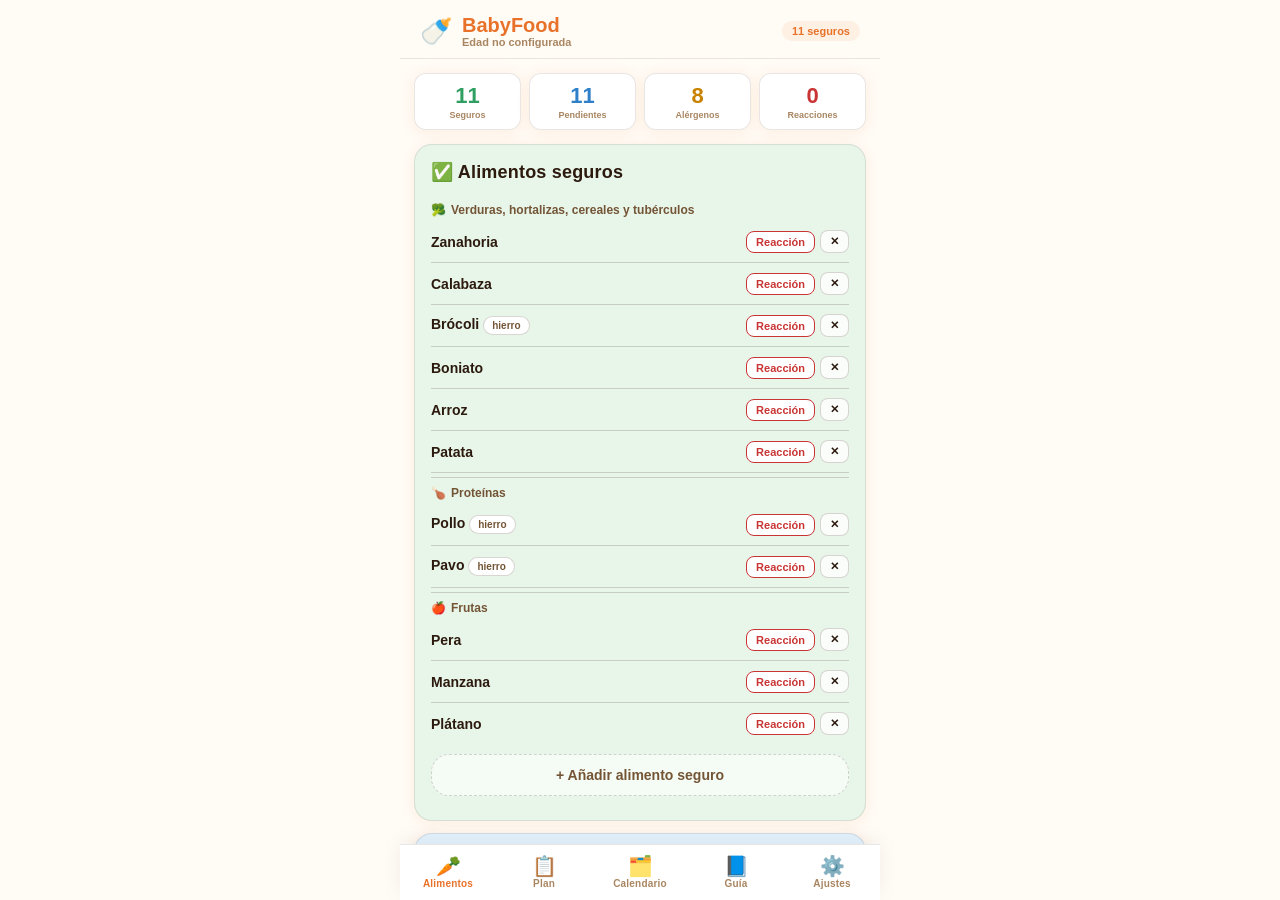
==== commit b881005f: "Add files via upload" ====
--- a/index.html
+++ b/index.html
@@ -8,9 +8,17 @@
 <meta name="apple-mobile-web-app-status-bar-style" content="default"/>
 <meta name="apple-mobile-web-app-title" content="BabyFood"/>
 <title>BabyFood</title>
-<link rel="manifest" href="manifest.json?v=editable20"/>
+<link rel="manifest" href="manifest.json"/>
 <link rel="apple-touch-icon" href="icons/icon-192.png"/>
-<link rel="stylesheet" href="style.css?v=editable20"/>
+<style>
+:root{--bg:#FFFBF5;--surface:#fff;--text:#2C1A0E;--text2:#735536;--text3:#A98662;--accent:#E8722A;--accent-light:#FEF0E3;--green:#2F9E61;--green-light:#E8F5E9;--blue:#2F80C9;--blue-light:#E3F2FD;--amber:#C98200;--amber-light:#FFF4D6;--red:#C93434;--red-light:#FDEAEA;--purple:#7B4FB4;--purple-light:#F3E5F5;--border:rgba(44,26,14,.10);--border2:rgba(44,26,14,.18);--radius:18px;--radius-sm:12px;--shadow:0 2px 14px rgba(232,114,42,.10)}
+*{box-sizing:border-box;margin:0;padding:0;-webkit-tap-highlight-color:transparent} html,body{height:100%;background:var(--bg);font-family:-apple-system,BlinkMacSystemFont,'Segoe UI',Arial,sans-serif;color:var(--text);overflow:hidden;font-size:15px} body{display:flex;flex-direction:column;max-width:480px;margin:0 auto;position:relative}
+.header{padding:14px 20px 10px;background:var(--bg);display:flex;align-items:center;justify-content:space-between;flex-shrink:0;border-bottom:.5px solid var(--border)}.header-left{display:flex;align-items:center;gap:10px}.logo{font-size:26px}.header-title{font-size:20px;font-weight:800;color:var(--accent)}.header-sub{font-size:11px;color:var(--text3);font-weight:700;margin-top:-1px}.header-chip{background:var(--accent-light);color:var(--accent);font-size:11px;font-weight:800;padding:4px 10px;border-radius:20px}.main{flex:1;overflow-y:auto;padding:14px 14px 90px;-webkit-overflow-scrolling:touch}.nav{position:fixed;bottom:0;left:50%;transform:translateX(-50%);width:100%;max-width:480px;background:var(--surface);border-top:.5px solid var(--border);display:flex;padding:6px 0 max(6px,env(safe-area-inset-bottom));z-index:50;box-shadow:0 -4px 20px rgba(44,26,14,.06)}.nav-btn{flex:1;display:flex;flex-direction:column;align-items:center;gap:2px;background:none;border:none;cursor:pointer;padding:5px 2px;color:var(--text3);transition:color .2s}.nav-btn.active{color:var(--accent)}.nav-icon{font-size:20px;line-height:1}.nav-label{font-size:10px;font-weight:800;letter-spacing:.2px}.screen{display:none}.screen.active{display:block}
+.card{background:var(--surface);border:.5px solid var(--border);border-radius:var(--radius);padding:16px;margin-bottom:12px;box-shadow:var(--shadow)}.card.safe-card{background:var(--green-light)}.card.pending-card{background:var(--blue-light)}.card.dairy-card{background:var(--purple-light)}.card.allergen-card{background:var(--amber-light)}.card.reaction-card{background:var(--red-light)}.card-title{font-size:18px;font-weight:900;letter-spacing:.2px;color:var(--text);margin-bottom:12px;display:flex;align-items:center;gap:6px}.mini-title{font-size:11px;font-weight:800;letter-spacing:.7px;text-transform:uppercase;color:var(--text3);margin-bottom:8px}.stats-row{display:grid;grid-template-columns:repeat(4,1fr);gap:8px;margin-bottom:14px}.stat{background:var(--surface);border:.5px solid var(--border);border-radius:var(--radius-sm);padding:9px 6px;text-align:center;box-shadow:var(--shadow)}.stat-n{font-size:22px;font-weight:900;color:var(--accent)}.stat-l{font-size:9px;font-weight:800;color:var(--text3);margin-top:1px}.badge{display:inline-block;font-size:10px;font-weight:800;padding:3px 8px;border-radius:20px;margin-left:4px}.b-safe{background:#D7F0DF;color:#195B34}.b-pending{background:#D8ECFF;color:#195C94}.b-allergen{background:#FFE7A8;color:#7A5000}.b-reaction{background:#FFD8D8;color:#7A1A1A}.b-tag{background:var(--surface);color:var(--text2);border:1px solid var(--border2)}.b-gray{background:#f4eee7;color:var(--text2)}
+.food-row{display:flex;align-items:center;justify-content:space-between;padding:9px 0;border-bottom:.5px solid var(--border2)}.food-row:last-child{border-bottom:none}.food-name{font-size:14px;font-weight:800}.food-meta{font-size:11px;color:var(--text3);margin-top:2px}.food-actions{display:flex;gap:5px;align-items:center;flex-shrink:0;margin-left:8px;flex-wrap:wrap;justify-content:flex-end}.btn{border:1.5px solid var(--border2);background:rgba(255,255,255,.8);border-radius:var(--radius-sm);padding:8px 14px;font-size:13px;font-weight:800;font-family:inherit;cursor:pointer;color:var(--text);transition:transform .12s}.btn:active{transform:scale(.96)}.btn-primary{background:var(--accent);border-color:var(--accent);color:#fff}.btn-success{background:var(--green);border-color:var(--green);color:#fff}.btn-danger{border-color:var(--red);color:var(--red);background:#fff}.btn-amber{background:var(--amber);border-color:var(--amber);color:#fff}.btn-sm{padding:4px 9px;font-size:11px;border-radius:8px;border-width:1px}.btn-full{width:100%;padding:12px;font-size:14px;border-radius:var(--radius);margin-bottom:8px}.btn-dashed{border-style:dashed;color:var(--text2);background:rgba(255,255,255,.55)}
+input[type=text],input[type=date],select,textarea{width:100%;border:1.5px solid var(--border2);border-radius:var(--radius-sm);padding:10px 12px;font-size:14px;font-family:inherit;font-weight:700;background:var(--surface);color:var(--text);outline:none;-webkit-appearance:none}input:focus,select:focus,textarea:focus{border-color:var(--accent)}.field{margin-bottom:10px}.field-label{font-size:11px;font-weight:900;color:var(--text3);text-transform:uppercase;letter-spacing:.5px;margin-bottom:5px}.checks{display:flex;gap:10px;flex-wrap:wrap;margin:8px 0}.checks label{font-size:13px;font-weight:800;color:var(--text2);background:#fff;border:1px solid var(--border);border-radius:20px;padding:6px 10px}.cat-header{font-size:12px;font-weight:900;color:var(--text2);padding:8px 0 4px;display:flex;align-items:center;gap:5px;border-top:.5px solid var(--border2);margin-top:4px}.cat-header:first-child{border-top:none;margin-top:0}.info-box{border-radius:var(--radius-sm);padding:10px 12px;font-size:12px;font-weight:700;margin-bottom:10px;line-height:1.5}.info-amber{background:#FFE9B3;color:#755000}.info-green{background:#DCF3E5;color:#145B35}.info-red{background:#FFDADA;color:#7A1A1A}.info-blue{background:#DBEEFF;color:#195C94}.info-purple{background:#EFE0FF;color:#5A348C}.empty{text-align:center;padding:20px 12px;color:var(--text3);font-size:13px;font-weight:700}.section-title{font-size:14px;font-weight:900;color:var(--text2);margin:16px 0 8px;display:flex;align-items:center;gap:6px}
+.cal-nav{display:flex;align-items:center;justify-content:space-between;margin-bottom:12px;gap:8px}.cal-month{font-size:17px;font-weight:900}.cal-grid{display:grid;grid-template-columns:repeat(7,1fr);gap:3px}.cal-dh{text-align:center;font-size:10px;font-weight:900;color:var(--text3);padding:3px 0}.cal-cell{aspect-ratio:1;border-radius:10px;border:1px solid transparent;display:flex;flex-direction:column;align-items:center;justify-content:center;cursor:pointer;position:relative;background:#fff8ef;transition:all .15s}.cal-cell.today{border-color:var(--accent);border-width:2px}.cal-cell.c-normal{background:#DDEFFF}.cal-cell.c-allergen{background:#FFE7A8}.cal-cell.c-reaction{background:#FFD8D8}.cal-cell.c-empty{background:transparent;border:none;cursor:default}.cal-cell.c-past{opacity:.7}.cnum{font-size:11px;font-weight:900;color:var(--text)}.ctype{font-size:7px;font-weight:900;color:var(--text3);line-height:1}.block-card{border-radius:var(--radius);padding:14px;margin-bottom:10px;border:.5px solid var(--border);cursor:pointer}.block-normal{background:#DDEFFF}.block-allergen{background:#FFE7A8}.block-title{font-size:14px;font-weight:900;margin-bottom:6px;display:flex;align-items:center;gap:6px}.block-dates{font-size:11px;color:var(--text3);font-weight:800;margin-bottom:8px}.block-foods{display:flex;flex-wrap:wrap;gap:5px}.block-food-tag{display:inline-flex;align-items:center;gap:4px;padding:4px 10px;border-radius:20px;font-size:12px;font-weight:800;background:rgba(255,255,255,.75)}.block-food-new{background:var(--accent);color:#fff}.modal-overlay{position:fixed;inset:0;background:rgba(0,0,0,.45);display:flex;align-items:flex-end;justify-content:center;z-index:200;opacity:0;pointer-events:none;transition:opacity .25s}.modal-overlay.open{opacity:1;pointer-events:all}.modal-sheet{background:var(--surface);border-radius:24px 24px 0 0;padding:20px 18px max(20px,env(safe-area-inset-bottom));width:100%;max-width:480px;max-height:88vh;overflow-y:auto;transform:translateY(100%);transition:transform .3s cubic-bezier(.4,0,.2,1)}.modal-overlay.open .modal-sheet{transform:translateY(0)}.modal-handle{width:36px;height:4px;background:var(--border2);border-radius:2px;margin:0 auto 16px}.modal-title{font-size:18px;font-weight:900;margin-bottom:14px}.divider{height:.5px;background:var(--border);margin:14px 0}.guide-item{margin-bottom:10px}.guide-btn{width:100%;border:1px solid var(--border2);background:var(--surface2,#FFF5E9);color:var(--text);border-radius:var(--radius-sm);padding:12px;text-align:left;font-size:14px;font-weight:900;cursor:pointer}.guide-content{display:none;background:#fff;border:1px solid var(--border);border-radius:var(--radius-sm);padding:12px;margin-top:6px;font-size:13px;line-height:1.55;color:var(--text2)}.guide-content ul{padding-left:18px;margin:8px 0}.guide-content li{margin-bottom:5px}.report-box{white-space:pre-wrap;background:#fff;border:1px solid var(--border);border-radius:var(--radius-sm);padding:12px;font-size:13px;line-height:1.55;color:var(--text2)}
+</style>
 </head>
 <body>
 <div class="header"><div class="header-left"><div class="logo">🍼</div><div><div class="header-title">BabyFood</div><div class="header-sub" id="age-sub">Diario de alimentación</div></div></div><div class="header-chip" id="header-chip">Cargando...</div></div>
@@ -20,29 +28,194 @@
     <div class="card safe-card"><div class="card-title">✅ Alimentos seguros</div><div id="safe-list"></div><button class="btn btn-full btn-dashed" style="margin-top:10px" onclick="openModal('modal-add-safe')">+ Añadir alimento seguro</button></div>
     <div class="card pending-card"><div class="card-title">🧺 Alimentos pendientes</div><div id="pending-list"></div><button class="btn btn-full btn-dashed" style="margin-top:10px" onclick="openModal('modal-add-pending')">+ Añadir alimento pendiente</button></div>
     <div class="card dairy-card"><div class="card-title">🧀 Lácteos bloqueados</div><div id="dairy-list"></div><button class="btn btn-full btn-dashed" style="margin-top:10px" onclick="openModal('modal-add-dairy')">+ Añadir lácteo</button></div>
-    <div class="card reaction-card"><div class="card-title" style="justify-content:space-between"><span>🚫 Reacciones</span><button class="btn btn-sm" onclick="openReactionHistory()">Historial</button></div><div id="reactions-list"></div><button class="btn btn-full btn-dashed" style="margin-top:10px" onclick="openModal('modal-add-reaction')">+ Añadir reacción manualmente</button></div>
+    <div class="card allergen-card"><div class="card-title">⚠️ Potencialmente alérgenos</div><div id="allergen-pool-list"></div><button class="btn btn-full btn-dashed" style="margin-top:10px" onclick="openModal('modal-add-allergen')">+ Añadir alérgeno</button></div>
+    <div class="card reaction-card"><div class="card-title">🚫 Reacciones</div><div id="reactions-list"></div><button class="btn btn-full btn-dashed" style="margin-top:10px" onclick="openModal('modal-add-reaction')">+ Añadir reacción manualmente</button></div>
   </div>
   <div class="screen" id="screen-plan"><div id="plan-content"></div></div>
-  <div class="screen" id="screen-calendario"><div class="card"><div class="cal-nav"><button class="btn btn-sm" onclick="changeMonth(-1)">← Ant</button><span class="cal-month" id="cal-month-label"></span><button class="btn btn-sm" onclick="changeMonth(1)">Sig →</button></div><div class="cal-grid" id="cal-headers"></div><div class="cal-grid" id="cal-cells" style="margin-top:4px"></div></div><div style="display:flex;gap:8px;margin-bottom:12px;flex-wrap:wrap"><span style="font-size:11px;font-weight:900;color:var(--text3)">Leyenda:</span><span class="badge b-pending">Normal</span><span class="badge b-allergen">Alérgeno</span><span class="badge b-reaction">Reacción</span></div><button class="btn btn-full btn-primary" onclick="openReportModal()">📊 Generar informe</button><button class="btn btn-full" onclick="toggleMonthNotes()">📝 Notas del mes</button><div id="day-detail"></div></div>
+  <div class="screen" id="screen-calendario"><div class="card"><div class="cal-nav"><button class="btn btn-sm" onclick="changeMonth(-1)">← Ant</button><span class="cal-month" id="cal-month-label"></span><button class="btn btn-sm" onclick="changeMonth(1)">Sig →</button></div><div class="cal-grid" id="cal-headers"></div><div class="cal-grid" id="cal-cells" style="margin-top:4px"></div></div><div style="display:flex;gap:8px;margin-bottom:12px;flex-wrap:wrap"><span style="font-size:11px;font-weight:900;color:var(--text3)">Leyenda:</span><span class="badge b-pending">Normal</span><span class="badge b-allergen">Alérgeno</span><span class="badge b-reaction">Reacción</span></div><button class="btn btn-full btn-primary" onclick="openReportModal()">📊 Ver resumen por fechas</button><div id="day-detail"></div></div>
   <div class="screen" id="screen-guia"><div id="guia-content"></div></div>
   <div class="screen" id="screen-ajustes"><div class="card"><div class="card-title">👶 Datos del bebé</div><div class="field"><div class="field-label">Fecha de nacimiento</div><input type="date" id="settings-birthdate"></div><button class="btn btn-full btn-primary" onclick="saveBirthDateFromSettings()">Guardar fecha</button></div><div class="card"><div class="card-title">💾 Copia de seguridad</div><button class="btn btn-full btn-primary" onclick="exportData()">⬇️ Exportar datos</button></div><div class="card"><div class="card-title">📂 Restaurar datos</div><label class="btn btn-full" style="display:block;text-align:center;cursor:pointer;border-style:dashed">⬆️ Importar datos<input type="file" id="import-file" accept=".json" style="display:none" onchange="importData(this)"/></label></div><div class="card"><div class="card-title" style="color:var(--red)">⚠️ Zona peligrosa</div><button class="btn btn-full btn-danger" onclick="clearPlanCalendar()">🧹 Borrar Plan y Calendario</button><button class="btn btn-full btn-danger" onclick="resetAllData()">🗑️ Borrar todos los datos</button></div></div>
 </div>
-<nav class="nav"><button class="nav-btn active" id="nav-alimentos" onclick="showScreen('alimentos')"><span class="nav-icon">🥕</span><span class="nav-label">Alimentos</span></button><button class="nav-btn" id="nav-plan" onclick="showScreen('plan')"><span class="nav-icon">📋</span><span class="nav-label">Plan</span></button><button class="nav-btn" id="nav-calendario" onclick="showScreen('calendario')"><span class="nav-icon">📅</span><span class="nav-label">Calendario</span></button><button class="nav-btn" id="nav-guia" onclick="showScreen('guia')"><span class="nav-icon">📘</span><span class="nav-label">Guía</span></button><button class="nav-btn" id="nav-ajustes" onclick="showScreen('ajustes')"><span class="nav-icon">⚙️</span><span class="nav-label">Ajustes</span></button></nav>
+<nav class="nav"><button class="nav-btn active" id="nav-alimentos" onclick="showScreen('alimentos')"><span class="nav-icon">🥕</span><span class="nav-label">Alimentos</span></button><button class="nav-btn" id="nav-plan" onclick="showScreen('plan')"><span class="nav-icon">📋</span><span class="nav-label">Plan</span></button><button class="nav-btn" id="nav-calendario" onclick="showScreen('calendario')"><span class="nav-icon">🗂️</span><span class="nav-label">Calendario</span></button><button class="nav-btn" id="nav-guia" onclick="showScreen('guia')"><span class="nav-icon">📘</span><span class="nav-label">Guía</span></button><button class="nav-btn" id="nav-ajustes" onclick="showScreen('ajustes')"><span class="nav-icon">⚙️</span><span class="nav-label">Ajustes</span></button></nav>
 
 <!-- Modales -->
-<div class="modal-overlay" id="modal-add-safe"><div class="modal-sheet"><div class="modal-handle"></div><div class="modal-title">Añadir alimento seguro</div><div class="field"><div class="field-label">Nombre</div><input type="text" id="safe-name" placeholder="Ej: Calabaza"/></div><div class="field"><div class="field-label">Categoría</div><select id="safe-cat"><option value="verdura">🥦 Verduras, hortalizas y tubérculos</option><option value="cereal">🌾 Cereales</option><option value="proteina">🍗 Proteínas</option><option value="fruta">🍎 Frutas</option></select></div><div class="checks"><label><input type="checkbox" id="safe-iron"> Hierro</label><label><input type="checkbox" id="safe-latex"> Látex</label><label><input type="checkbox" id="safe-allergen"> Alérgeno</label><label><input type="checkbox" id="safe-dense"> Denso</label><label><input type="checkbox" id="safe-hydrating"> Agua</label></div><button class="btn btn-full btn-success" onclick="addSafeFood()">Añadir como seguro</button><button class="btn btn-full" onclick="closeModal('modal-add-safe')">Cancelar</button></div></div>
-<div class="modal-overlay" id="modal-add-pending"><div class="modal-sheet"><div class="modal-handle"></div><div class="modal-title">Añadir alimento pendiente</div><div class="field"><div class="field-label">Nombre</div><input type="text" id="pending-name" placeholder="Ej: Calabacín"/></div><div class="field"><div class="field-label">Categoría</div><select id="pending-cat"><option value="verdura">🥦 Verduras, hortalizas y tubérculos</option><option value="cereal">🌾 Cereales</option><option value="proteina">🍗 Proteínas</option><option value="fruta">🍎 Frutas</option></select></div><div class="checks"><label><input type="checkbox" id="pending-iron"> Hierro</label><label><input type="checkbox" id="pending-latex"> Látex</label><label><input type="checkbox" id="pending-allergen"> Alérgeno</label><label><input type="checkbox" id="pending-dense"> Denso</label><label><input type="checkbox" id="pending-hydrating"> Agua</label></div><button class="btn btn-full btn-primary" onclick="addPendingFood()">Añadir como pendiente</button><button class="btn btn-full" onclick="closeModal('modal-add-pending')">Cancelar</button></div></div>
+<div class="modal-overlay" id="modal-add-safe"><div class="modal-sheet"><div class="modal-handle"></div><div class="modal-title">Añadir alimento seguro</div><div class="field"><div class="field-label">Nombre</div><input type="text" id="safe-name" placeholder="Ej: Calabaza"/></div><div class="field"><div class="field-label">Categoría</div><select id="safe-cat"><option value="verdura">🥦 Verduras, hortalizas, cereales y tubérculos</option><option value="proteina">🍗 Proteínas</option><option value="fruta">🍎 Frutas</option></select></div><div class="checks"><label><input type="checkbox" id="safe-iron"> Hierro</label><label><input type="checkbox" id="safe-latex"> Látex</label></div><button class="btn btn-full btn-success" onclick="addSafeFood()">Añadir como seguro</button><button class="btn btn-full" onclick="closeModal('modal-add-safe')">Cancelar</button></div></div>
+<div class="modal-overlay" id="modal-add-pending"><div class="modal-sheet"><div class="modal-handle"></div><div class="modal-title">Añadir alimento pendiente</div><div class="field"><div class="field-label">Nombre</div><input type="text" id="pending-name" placeholder="Ej: Calabacín"/></div><div class="field"><div class="field-label">Categoría</div><select id="pending-cat"><option value="verdura">🥦 Verduras, hortalizas, cereales y tubérculos</option><option value="proteina">🍗 Proteínas</option><option value="fruta">🍎 Frutas</option></select></div><div class="checks"><label><input type="checkbox" id="pending-iron"> Hierro</label><label><input type="checkbox" id="pending-latex"> Látex</label></div><button class="btn btn-full btn-primary" onclick="addPendingFood()">Añadir como pendiente</button><button class="btn btn-full" onclick="closeModal('modal-add-pending')">Cancelar</button></div></div>
 <div class="modal-overlay" id="modal-add-dairy"><div class="modal-sheet"><div class="modal-handle"></div><div class="modal-title">Añadir lácteo</div><div class="field"><div class="field-label">Nombre</div><input type="text" id="dairy-name" placeholder="Ej: Yogur natural"/></div><div class="field"><div class="field-label">Disponible desde</div><select id="dairy-age"><option value="9">9 meses</option><option value="12">12 meses</option></select></div><button class="btn btn-full btn-primary" onclick="addDairyFood()">Añadir lácteo</button><button class="btn btn-full" onclick="closeModal('modal-add-dairy')">Cancelar</button></div></div>
-<div class="modal-overlay" id="modal-add-allergen"><div class="modal-sheet"><div class="modal-handle"></div><div class="modal-title">Añadir alérgeno</div><div class="field"><div class="field-label">Selecciona de la lista común</div><select id="allergen-preset-select"><option value="">Selecciona...</option></select></div><div class="field"><div class="field-label">O escribe uno nuevo</div><input type="text" id="allergen-custom" placeholder="Nombre del alérgeno..."/></div><div class="field"><div class="field-label">Categoría</div><select id="allergen-cat"><option value="verdura">🥦 Verduras, hortalizas y tubérculos</option><option value="cereal">🌾 Cereales</option><option value="proteina">🍗 Proteínas</option><option value="fruta">🍎 Frutas</option></select></div><div class="checks"><label><input type="checkbox" id="allergen-iron"> Hierro</label><label><input type="checkbox" id="allergen-latex"> Látex</label><label><input type="checkbox" id="allergen-dense"> Denso</label><label><input type="checkbox" id="allergen-hydrating"> Agua</label></div><button class="btn btn-full btn-amber" onclick="addAllergenToPool()">Añadir a alérgenos</button><button class="btn btn-full" onclick="closeModal('modal-add-allergen')">Cancelar</button></div></div>
+<div class="modal-overlay" id="modal-add-allergen"><div class="modal-sheet"><div class="modal-handle"></div><div class="modal-title">Añadir alérgeno</div><div class="field"><div class="field-label">Selecciona de la lista común</div><select id="allergen-preset-select"><option value="">Selecciona...</option></select></div><div class="field"><div class="field-label">O escribe uno nuevo</div><input type="text" id="allergen-custom" placeholder="Nombre del alérgeno..."/></div><div class="field"><div class="field-label">Categoría</div><select id="allergen-cat"><option value="verdura">🥦 Verduras, hortalizas, cereales y tubérculos</option><option value="proteina">🍗 Proteínas</option><option value="fruta">🍎 Frutas</option></select></div><div class="checks"><label><input type="checkbox" id="allergen-iron"> Hierro</label><label><input type="checkbox" id="allergen-latex"> Látex</label></div><button class="btn btn-full btn-amber" onclick="addAllergenToPool()">Añadir a alérgenos</button><button class="btn btn-full" onclick="closeModal('modal-add-allergen')">Cancelar</button></div></div>
 <div class="modal-overlay" id="modal-add-reaction"><div class="modal-sheet"><div class="modal-handle"></div><div class="modal-title">Registrar reacción</div><div class="field"><div class="field-label">Alimento</div><select id="reaction-food-select"><option value="">Selecciona alimento...</option></select></div><div class="field"><input type="text" id="reaction-food-custom" placeholder="O escribe uno nuevo..."/></div><button class="btn btn-full btn-danger" onclick="addReactionManual()">Registrar reacción</button><button class="btn btn-full" onclick="closeModal('modal-add-reaction')">Cancelar</button></div></div>
-<div class="modal-overlay" id="modal-setup-plan"><div class="modal-sheet"><div class="modal-handle"></div><div class="modal-title">Configurar plan mensual</div><div class="info-box info-blue">La app generará bloques de 3 días. Si el mes ya tiene plan, podrás rehacer solo ese mes.</div><div id="under-six-warning"></div><div id="plan-filter-box"></div><div class="field"><div class="field-label">Fecha de inicio</div><input type="date" id="plan-start-date"/></div><button class="btn btn-full btn-primary" onclick="generatePlan()">Generar plan</button><button class="btn btn-full" onclick="closeModal('modal-setup-plan')">Cancelar</button></div></div>
-<div class="modal-overlay" id="modal-block-detail"><div class="modal-sheet"><div class="modal-handle"></div><div class="modal-title" id="block-detail-title"></div><div id="block-detail-content"></div></div></div>
+<div class="modal-overlay" id="modal-setup-plan"><div class="modal-sheet"><div class="modal-handle"></div><div class="modal-title">Configurar plan mensual</div><div class="info-box info-blue">La app generará bloques de 3 días. Si el mes ya tiene plan, podrás rehacer solo ese mes.</div><div id="under-six-warning"></div><div class="field"><div class="field-label">Fecha de inicio</div><input type="date" id="plan-start-date"/></div><button class="btn btn-full btn-primary" onclick="generatePlan()">Generar plan</button><button class="btn btn-full" onclick="closeModal('modal-setup-plan')">Cancelar</button></div></div>
+<div class="modal-overlay" id="modal-block-detail"><div class="modal-sheet"><div class="modal-handle"></div><div class="modal-title" id="block-detail-title"></div><div id="block-detail-content"></div><button class="btn btn-full" style="margin-top:8px" onclick="closeModal('modal-block-detail')">Cerrar</button></div></div>
 <div class="modal-overlay" id="modal-day"><div class="modal-sheet"><div class="modal-handle"></div><div class="modal-title" id="modal-day-title"></div><div id="modal-day-content"></div><button class="btn btn-full" style="margin-top:8px" onclick="closeModal('modal-day')">Cerrar</button></div></div>
-
-<div class="modal-overlay" id="modal-edit-food"><div class="modal-sheet"><div class="modal-handle"></div><div class="modal-title">Editar alimento</div><input type="hidden" id="edit-original-name"/><div class="info-box info-blue" id="edit-food-current"></div><div class="field"><div class="field-label">Nombre</div><input type="text" id="edit-food-name" placeholder="Nombre del alimento"/></div><div class="field"><div class="field-label">Categoría</div><select id="edit-food-cat"><option value="verdura">🥦 Verduras, hortalizas y tubérculos</option><option value="cereal">🌾 Cereales</option><option value="proteina">🍗 Proteínas</option><option value="fruta">🍎 Frutas</option></select></div><div class="checks"><label><input type="checkbox" id="edit-food-iron"> Hierro</label><label><input type="checkbox" id="edit-food-latex"> Látex</label><label><input type="checkbox" id="edit-food-allergen"> Alérgeno</label><label><input type="checkbox" id="edit-food-dense"> Denso</label><label><input type="checkbox" id="edit-food-hydrating"> Agua</label></div><div id="edit-food-actions"></div><button class="btn btn-full btn-primary" onclick="saveEditedFood()">Guardar cambios</button><button class="btn btn-full" onclick="closeModal('modal-edit-food')">Cancelar</button></div></div>
 <div class="modal-overlay" id="modal-report"><div class="modal-sheet"><div class="modal-handle"></div><div class="modal-title">Resumen por fechas</div><div class="field"><div class="field-label">Desde</div><input type="date" id="report-start"/></div><div class="field"><div class="field-label">Hasta</div><input type="date" id="report-end"/></div><button class="btn btn-full btn-primary" onclick="generateDateReport()">Generar resumen</button><button class="btn btn-full" onclick="copyReport()">Copiar resumen</button><div id="report-output" style="margin-top:10px"></div><button class="btn btn-full" style="margin-top:8px" onclick="closeModal('modal-report')">Cerrar</button></div></div>
 <div class="modal-overlay" id="modal-birthdate"><div class="modal-sheet"><div class="modal-handle"></div><div class="modal-title">Fecha de nacimiento del bebé</div><div class="info-box info-blue">La app usa la edad para mostrar recomendaciones y desbloquear alimentos por edad.</div><div class="field"><div class="field-label">Fecha de nacimiento</div><input type="date" id="baby-birthdate"/></div><button class="btn btn-full btn-primary" onclick="saveBabyBirthDate()">Guardar y empezar</button><button class="btn btn-full" onclick="skipBirthDateSetup()">Ahora no</button></div></div>
 
-<script src="app.js?v=editable20"></script>
+<script>
+'use strict';
+const STORAGE_KEY='bf_v24_clean';
+const OLD_KEYS=['bf_v15_clean','bf_v3','bf_v4','bf_v5','bf_v6','bf_v7','bf_v8','bf_v9','bf_v10'];
+const CAT_ICON={verdura:'🥦',proteina:'🍗',fruta:'🍎'};
+const CAT_LABEL={verdura:'Verduras, hortalizas, cereales y tubérculos',proteina:'Proteínas',fruta:'Frutas'};
+const MONTHS=['Enero','Febrero','Marzo','Abril','Mayo','Junio','Julio','Agosto','Septiembre','Octubre','Noviembre','Diciembre'];
+const DAYS_SHORT=['L','M','X','J','V','S','D'];
+const DEFAULT_ALLERGENS_LIST=[
+{name:'Leche de vaca',cat:'proteina'},{name:'Huevo',cat:'proteina',iron:true},{name:'Trigo (gluten)',cat:'verdura'},{name:'Soja',cat:'proteina'},{name:'Cacahuete',cat:'proteina',iron:true},{name:'Nuez',cat:'proteina'},{name:'Avellana',cat:'proteina'},{name:'Almendra',cat:'proteina'},{name:'Pescado blanco',cat:'proteina',iron:true},{name:'Marisco',cat:'proteina'},{name:'Sésamo',cat:'verdura'},{name:'Kiwi',cat:'fruta',latex:true},{name:'Melocotón',cat:'fruta',latex:true},{name:'Fresa',cat:'fruta'},{name:'Mostaza',cat:'verdura'}];
+const INITIAL_STATE={
+ babyBirthDate:null,birthDateSkipped:false,shoppingWeekOffset:0,calNotes:{},testing:[],blocks:[],recipes:[],
+ safeFoods:[{name:'Zanahoria',cat:'verdura'},{name:'Calabaza',cat:'verdura'},{name:'Brócoli',cat:'verdura',iron:true},{name:'Boniato',cat:'verdura'},{name:'Arroz',cat:'verdura'},{name:'Patata',cat:'verdura'},{name:'Pera',cat:'fruta'},{name:'Manzana',cat:'fruta'},{name:'Plátano',cat:'fruta'},{name:'Pollo',cat:'proteina',iron:true},{name:'Pavo',cat:'proteina',iron:true}],
+ pendingFoods:[{name:'Calabacín',cat:'verdura'},{name:'Judía verde',cat:'verdura'},{name:'Guisantes',cat:'verdura',iron:true},{name:'Lenteja roja',cat:'proteina',iron:true},{name:'Garbanzos',cat:'proteina',iron:true},{name:'Ternera',cat:'proteina',iron:true},{name:'Merluza',cat:'proteina',iron:true},{name:'Mango',cat:'fruta'},{name:'Ciruela',cat:'fruta'},{name:'Mandarina',cat:'fruta'},{name:'Melón',cat:'fruta'}],
+ dairyFoods:[{name:'Yogur natural',cat:'proteina',availableMonth:9},{name:'Queso tierno',cat:'proteina',availableMonth:9},{name:'Leche entera de vaca',cat:'proteina',availableMonth:12}],
+ allergenPool:[{name:'Leche de vaca',cat:'proteina'},{name:'Trigo (gluten)',cat:'verdura'},{name:'Kiwi',cat:'fruta',latex:true},{name:'Fresa',cat:'fruta'},{name:'Pescado blanco',cat:'proteina',iron:true},{name:'Nuez',cat:'proteina'},{name:'Cacahuete',cat:'proteina',iron:true},{name:'Huevo',cat:'proteina',iron:true}],
+ reactions:[]
+};
+let S=deepClone(INITIAL_STATE); let calViewDate=new Date(); let lastReportText='';
+function deepClone(o){return JSON.parse(JSON.stringify(o));}
+function today(){return fmtDate(new Date());}
+function fmtDate(d){return `${d.getFullYear()}-${String(d.getMonth()+1).padStart(2,'0')}-${String(d.getDate()).padStart(2,'0')}`;}
+function parseDate(s){const [y,m,d]=String(s).split('-').map(Number); return new Date(y,m-1,d);}
+function addDays(dateStr,n){const d=parseDate(dateStr); d.setDate(d.getDate()+n); return fmtDate(d);}
+function daysBetween(a,b){return Math.floor((parseDate(b)-parseDate(a))/86400000);}
+function jsStr(s){return JSON.stringify(String(s));}
+function monthBounds(dateStr){const d=parseDate(dateStr); const s=new Date(d.getFullYear(),d.getMonth(),1); const e=new Date(d.getFullYear(),d.getMonth()+1,0); return {start:fmtDate(s),end:fmtDate(e)};}
+function formatShortDate(s){const d=parseDate(s); return `${d.getDate()} ${MONTHS[d.getMonth()].slice(0,3)} ${d.getFullYear()}`;}
+function formatDateRange(start,end){const s=parseDate(start),e=parseDate(end); return `${s.getDate()} ${MONTHS[s.getMonth()].slice(0,3)} — ${e.getDate()} ${MONTHS[e.getMonth()].slice(0,3)} ${e.getFullYear()}`;}
+function normalizeName(n){return String(n||'').trim();}
+function monthDiffFromBirth(){if(!S.babyBirthDate)return null; const b=parseDate(S.babyBirthDate), t=parseDate(today()); let m=(t.getFullYear()-b.getFullYear())*12+(t.getMonth()-b.getMonth()); if(t.getDate()<b.getDate()) m--; return Math.max(0,m);}
+function ageText(){if(!S.babyBirthDate)return 'Edad no configurada'; const w=Math.floor(daysBetween(S.babyBirthDate,today())/7); const m=monthDiffFromBirth(); return `Semana ${w} · ${m} meses aprox.`;}
+function enrichFood(f){if(!f)return null; return {iron:false,latex:false,...f};}
+function foodBadge(f){const e=enrichFood(f); let h=''; if(e.iron)h+='<span class="badge b-tag">hierro</span>'; if(e.latex)h+='<span class="badge b-tag">látex</span>'; return h;}
+function safeArr(a){return Array.isArray(a)?a:[];}
+function dedupe(arr){const seen=new Set(); return safeArr(arr).filter(x=>x&&x.name&&!seen.has(x.name)&&(seen.add(x.name),true)).map(enrichFood);}
+function ensureState(){S={...deepClone(INITIAL_STATE),...S}; ['safeFoods','pendingFoods','dairyFoods','allergenPool','reactions','testing','blocks'].forEach(k=>S[k]=dedupe(S[k])); S.calNotes=S.calNotes||{}; S.recipes=S.recipes||[]; S.shoppingWeekOffset=S.shoppingWeekOffset||0;}
+function save(){try{localStorage.setItem(STORAGE_KEY,JSON.stringify(S));}catch(e){console.warn(e);}}
+function load(){try{const d=localStorage.getItem(STORAGE_KEY); if(d){S={...deepClone(INITIAL_STATE),...JSON.parse(d)}; ensureState(); return;} for(const k of OLD_KEYS){const o=localStorage.getItem(k); if(o){S={...deepClone(INITIAL_STATE),...JSON.parse(o)}; ensureState(); save(); return;}} ensureState();}catch(e){console.warn(e); ensureState();}}
+function allFoods(){return dedupe([...S.safeFoods,...S.pendingFoods,...S.dairyFoods,...S.allergenPool]);}
+function isSafe(n){return S.safeFoods.some(f=>f.name===n);} function isPending(n){return S.pendingFoods.some(f=>f.name===n);} function isAllergen(n){return S.allergenPool.some(f=>f.name===n);} function isReaction(n){return S.reactions.some(f=>f.name===n);} function removeEverywhere(n){S.safeFoods=S.safeFoods.filter(f=>f.name!==n);S.pendingFoods=S.pendingFoods.filter(f=>f.name!==n);S.dairyFoods=S.dairyFoods.filter(f=>f.name!==n);S.allergenPool=S.allergenPool.filter(f=>f.name!==n);S.testing=S.testing.filter(f=>f.name!==n);}
+function addFoodTo(pool, food){food=enrichFood(food); if(!food.name)return false; if(isReaction(food.name)){alert('Este alimento está en Reacciones. Quítalo de ahí antes de añadirlo.');return false;} removeEverywhere(food.name); S[pool].push(food); save(); renderAlimentos(); return true;}
+function showScreen(name){document.querySelectorAll('.screen').forEach(s=>s.classList.remove('active'));document.querySelectorAll('.nav-btn').forEach(b=>b.classList.remove('active'));document.getElementById('screen-'+name).classList.add('active');document.getElementById('nav-'+name).classList.add('active');document.getElementById('main-scroll').scrollTop=0; if(name==='alimentos')renderAlimentos(); if(name==='plan')renderPlan(); if(name==='calendario')renderCalendario(); if(name==='guia')renderGuia(); if(name==='ajustes')renderAjustes();}
+function openModal(id){if(id==='modal-add-reaction')populateReactionFoodSelect(); if(id==='modal-add-allergen')populateAllergenPresetSelect(); if(id==='modal-setup-plan')preparePlanModal(); document.getElementById(id).classList.add('open'); document.body.style.overflow='hidden';}
+function closeModal(id){document.getElementById(id).classList.remove('open'); document.body.style.overflow='';}
+document.querySelectorAll('.modal-overlay').forEach(el=>el.addEventListener('click',e=>{if(e.target===el)closeModal(el.id);}));
+function renderStatsAlimentos(){document.getElementById('stats-alimentos').innerHTML=`<div class="stat"><div class="stat-n" style="color:var(--green)">${S.safeFoods.length}</div><div class="stat-l">Seguros</div></div><div class="stat"><div class="stat-n" style="color:var(--blue)">${S.pendingFoods.length}</div><div class="stat-l">Pendientes</div></div><div class="stat"><div class="stat-n" style="color:var(--amber)">${S.allergenPool.length}</div><div class="stat-l">Alérgenos</div></div><div class="stat"><div class="stat-n" style="color:var(--red)">${S.reactions.length}</div><div class="stat-l">Reacciones</div></div>`;}
+function renderFoodGroups(items, actionsCb){items=dedupe(items); if(!items.length)return '<div class="empty">Sin alimentos</div>'; const groups={verdura:[],proteina:[],fruta:[]}; items.forEach(f=>(groups[f.cat]||groups.fruta).push(f)); let html=''; ['verdura','proteina','fruta'].forEach(cat=>{if(!groups[cat].length)return; html+=`<div class="cat-header">${CAT_ICON[cat]} <span>${CAT_LABEL[cat]}</span></div>`+groups[cat].map(f=>`<div class="food-row"><div><div class="food-name">${escapeHtml(f.name)}${foodBadge(f)}</div></div><div class="food-actions">${actionsCb(f)}</div></div>`).join('');}); return html;}
+function escapeHtml(s){return String(s).replace(/[&<>'"]/g,c=>({'&':'&amp;','<':'&lt;','>':'&gt;',"'":'&#39;','"':'&quot;'}[c]));}
+function renderAlimentos(){ensureState();renderStatsAlimentos();document.getElementById('safe-list').innerHTML=renderFoodGroups(S.safeFoods,f=>`<button class="btn btn-sm btn-danger" onclick="markReactionFromSafe(${jsStr(f.name)})">Reacción</button><button class="btn btn-sm" onclick="removeSafe(${jsStr(f.name)})">✕</button>`);document.getElementById('pending-list').innerHTML=renderFoodGroups(S.pendingFoods,f=>`<button class="btn btn-sm btn-success" onclick="movePendingToSafe(${jsStr(f.name)})">Seguro</button><button class="btn btn-sm btn-danger" onclick="markReactionFromPending(${jsStr(f.name)})">Reacción</button><button class="btn btn-sm" onclick="removePending(${jsStr(f.name)})">✕</button>`);renderDairyList();renderAllergenPoolList();renderReactionsList();updateHeader();}
+function renderDairyList(){const m=monthDiffFromBirth(); let html=''; const can9=m!==null&&m>=9, can12=m!==null&&m>=12; if(can9&&S.dairyFoods.some(f=>Number(f.availableMonth||9)<=9)) html+=`<div class="info-box info-green">Ya puedes activar yogur natural y queso tierno. Al activarlos pasarán a pendientes.</div><button class="btn btn-full btn-success" onclick="activateDairy(9)">Activar lácteos de 9 meses</button>`; if(can12&&S.dairyFoods.some(f=>Number(f.availableMonth||9)<=12)) html+=`<div class="info-box info-green">Ya puedes activar leche entera de vaca. Pasará a pendientes.</div><button class="btn btn-full btn-success" onclick="activateDairy(12)">Activar lácteos de 12 meses</button>`; html+=S.dairyFoods.length?S.dairyFoods.map(f=>`<div class="food-row"><div><div class="food-name">${escapeHtml(f.name)}</div><div class="food-meta">Disponible desde ${f.availableMonth||9} meses</div></div><div class="food-actions"><button class="btn btn-sm" onclick="removeDairy(${jsStr(f.name)})">✕</button></div></div>`).join(''):'<div class="empty">No hay lácteos bloqueados</div>'; document.getElementById('dairy-list').innerHTML=html;}
+function renderAllergenPoolList(){let arr=orderAllergens(S.allergenPool); document.getElementById('allergen-pool-list').innerHTML=arr.length?renderFoodGroups(arr,f=>`<button class="btn btn-sm btn-success" onclick="approveAllergen(${jsStr(f.name)})">Seguro</button><button class="btn btn-sm btn-danger" onclick="markReactionAllergen(${jsStr(f.name)})">Reacción</button><button class="btn btn-sm" onclick="removeAllergenPool(${jsStr(f.name)})">✕</button>`):'<div class="empty">No hay alérgenos pendientes 🎉</div>';}
+function renderReactionsList(){const el=document.getElementById('reactions-list'); if(!S.reactions.length){el.innerHTML='<div class="empty">Sin reacciones registradas 🎉</div>';return;} el.innerHTML=S.reactions.map(r=>`<div class="food-row"><div><div class="food-name">${escapeHtml(r.name)}</div><div class="food-meta">${r.date||''} · ${CAT_LABEL[r.cat]||'Sin categoría'}</div></div><div class="food-actions"><button class="btn btn-sm btn-success" onclick="retryReaction(${jsStr(r.name)})">Reintentar</button><button class="btn btn-sm" onclick="removeReaction(${jsStr(r.name)})">↩</button></div></div>`).join('');}
+function foodFromForm(prefix){return {name:normalizeName(document.getElementById(prefix+'-name').value),cat:document.getElementById(prefix+'-cat')?.value||'proteina',iron:!!document.getElementById(prefix+'-iron')?.checked,latex:!!document.getElementById(prefix+'-latex')?.checked};}
+function clearForm(prefix){['name','iron','latex'].forEach(k=>{const el=document.getElementById(prefix+'-'+k); if(!el)return; if(el.type==='checkbox')el.checked=false; else el.value='';});}
+function addSafeFood(){const f=foodFromForm('safe'); if(!f.name){alert('Escribe el nombre');return;} addFoodTo('safeFoods',f); clearForm('safe'); closeModal('modal-add-safe');}
+function addPendingFood(){const f=foodFromForm('pending'); if(!f.name){alert('Escribe el nombre');return;} addFoodTo('pendingFoods',f); clearForm('pending'); closeModal('modal-add-pending');}
+function addDairyFood(){const name=normalizeName(document.getElementById('dairy-name').value); if(!name){alert('Escribe el nombre');return;} const f={name,cat:'proteina',availableMonth:Number(document.getElementById('dairy-age').value)}; addFoodTo('dairyFoods',f); document.getElementById('dairy-name').value=''; closeModal('modal-add-dairy');}
+function addAllergenToPool(){const preset=document.getElementById('allergen-preset-select').value; const custom=normalizeName(document.getElementById('allergen-custom').value); const found=DEFAULT_ALLERGENS_LIST.find(a=>a.name===preset); const f={...(found||{}),name:custom||preset,cat:document.getElementById('allergen-cat').value,iron:!!document.getElementById('allergen-iron').checked||!!found?.iron,latex:!!document.getElementById('allergen-latex').checked||!!found?.latex}; if(!f.name){alert('Selecciona o escribe un alérgeno');return;} addFoodTo('allergenPool',f); document.getElementById('allergen-custom').value=''; closeModal('modal-add-allergen');}
+function addReactionManual(){const sel=document.getElementById('reaction-food-select').value; const custom=normalizeName(document.getElementById('reaction-food-custom').value); const name=custom||sel; if(!name){alert('Selecciona o escribe un alimento');return;} const food=allFoods().find(f=>f.name===name)||{name,cat:'verdura'}; removeEverywhere(name); if(!isReaction(name))S.reactions.push({...food,date:today()}); save(); closeModal('modal-add-reaction'); renderAlimentos(); rebuildFromTodayIfNeeded();}
+function removeSafe(n){if(!confirm(`¿Quitar "${n}" de seguros?`))return; S.safeFoods=S.safeFoods.filter(f=>f.name!==n); save(); renderAlimentos(); rebuildFromTodayIfNeeded();}
+function removePending(n){if(!confirm(`¿Eliminar "${n}" de pendientes?`))return; S.pendingFoods=S.pendingFoods.filter(f=>f.name!==n); save(); renderAlimentos(); rebuildFromTodayIfNeeded();}
+function removeDairy(n){if(!confirm(`¿Eliminar "${n}" de lácteos?`))return; S.dairyFoods=S.dairyFoods.filter(f=>f.name!==n); save(); renderAlimentos();}
+function removeAllergenPool(n){if(!confirm(`¿Quitar "${n}" de alérgenos?`))return; S.allergenPool=S.allergenPool.filter(f=>f.name!==n); save(); renderAlimentos(); rebuildFromTodayIfNeeded();}
+function markReactionFromSafe(n){const f=S.safeFoods.find(x=>x.name===n); removeEverywhere(n); if(f&&!isReaction(n))S.reactions.push({...f,date:today()}); save(); renderAlimentos(); rebuildFromTodayIfNeeded();}
+function markReactionFromPending(n){const f=S.pendingFoods.find(x=>x.name===n); removeEverywhere(n); if(f&&!isReaction(n))S.reactions.push({...f,date:today()}); save(); renderAlimentos(); rebuildFromTodayIfNeeded();}
+function markReactionAllergen(n){const f=S.allergenPool.find(x=>x.name===n); removeEverywhere(n); if(f&&!isReaction(n))S.reactions.push({...f,date:today()}); save(); renderAlimentos(); rebuildFromTodayIfNeeded();}
+function movePendingToSafe(n){const f=S.pendingFoods.find(x=>x.name===n); if(!f)return; removeEverywhere(n); S.safeFoods.push(f); save(); renderAlimentos();}
+function approveAllergen(n){const f=S.allergenPool.find(x=>x.name===n); if(!f)return; removeEverywhere(n); if(!isSafe(n))S.safeFoods.push(f); save(); renderAlimentos();}
+function retryReaction(n){return removeReaction(n);} function removeReaction(n){const r=S.reactions.find(x=>x.name===n); S.reactions=S.reactions.filter(x=>x.name!==n); if(r&&!isPending(n)&&!isSafe(n)&&!isAllergen(n))S.pendingFoods.push({...r,date:undefined}); save(); renderAlimentos();}
+function activateDairy(month){const m=monthDiffFromBirth(); if(m===null||m<month){alert('Todavía no corresponde por edad.');return;} const move=S.dairyFoods.filter(f=>Number(f.availableMonth||9)<=month); S.dairyFoods=S.dairyFoods.filter(f=>Number(f.availableMonth||9)>month); move.forEach(f=>{if(!isPending(f.name)&&!isSafe(f.name))S.pendingFoods.push({...f,availableMonth:undefined});}); save(); renderAlimentos();}
+function populateReactionFoodSelect(){const sel=document.getElementById('reaction-food-select'); const arr=allFoods().filter(f=>!isReaction(f.name)); sel.innerHTML='<option value="">Selecciona alimento...</option>'+arr.map(f=>`<option value="${escapeHtml(f.name)}">${escapeHtml(f.name)}</option>`).join('');}
+function populateAllergenPresetSelect(){const used=new Set(allFoods().map(f=>f.name).concat(S.reactions.map(f=>f.name))); const sel=document.getElementById('allergen-preset-select'); sel.innerHTML='<option value="">Selecciona...</option>'+DEFAULT_ALLERGENS_LIST.filter(a=>!used.has(a.name)).map(a=>`<option value="${escapeHtml(a.name)}">${escapeHtml(a.name)}</option>`).join('');}
+document.getElementById('allergen-preset-select').addEventListener('change',function(){const f=DEFAULT_ALLERGENS_LIST.find(a=>a.name===this.value); if(f){document.getElementById('allergen-cat').value=f.cat; document.getElementById('allergen-iron').checked=!!f.iron; document.getElementById('allergen-latex').checked=!!f.latex;}});
+function orderAllergens(arr){return dedupe(arr).sort((a,b)=>{if(a.name==='Huevo')return 1;if(b.name==='Huevo')return -1;return a.name.localeCompare(b.name,'es');});}
+function pickWeighted(arr, used=new Set()){arr=dedupe(arr).filter(f=>!used.has(f.name)); if(!arr.length)return null; arr.sort((a,b)=>(b.iron?1:0)-(a.iron?1:0)||a.name.localeCompare(b.name,'es')); return arr[0];}
+function getSafeByCat(cat){return dedupe(S.safeFoods).filter(f=>f.cat===cat&&!isReaction(f.name));}
+function safeFruits(){return getSafeByCat('fruta');}
+function getUsedNewFoodsInMonth(startDate){const mb=monthBounds(startDate); return new Set(S.blocks.filter(b=>!(b.endDate<mb.start||b.startDate>mb.end)).map(b=>b.newFood?.name).filter(Boolean));}
+function nextBlockTypeForStart(startDate){const prev=S.blocks.filter(b=>b.endDate<startDate).sort((a,b)=>b.endDate.localeCompare(a.endDate))[0]; if(!prev)return 'normal'; if(prev.type==='normal' && S.allergenPool.length)return 'allergen'; return 'normal';}
+function buildRecipe(type, existing, usedNew){const usedSafe=new Set(); let lunch=[]; const v=getSafeByCat('verdura'); const p=getSafeByCat('proteina'); const v1=pickWeighted(v,usedSafe); if(v1){lunch.push(v1);usedSafe.add(v1.name);} const v2=pickWeighted(v,usedSafe); if(v2){lunch.push(v2);usedSafe.add(v2.name);} const p1=pickWeighted(p,usedSafe); if(p1){lunch.push(p1);usedSafe.add(p1.name);} while(lunch.length<3){const fill=pickWeighted(S.safeFoods.filter(f=>f.cat!=='fruta'),usedSafe); if(!fill)break; lunch.push(fill); usedSafe.add(fill.name);} if(lunch.length<3)return null; let newFood=null; if(type==='allergen'){let av=orderAllergens(S.allergenPool).filter(f=>!usedNew.has(f.name)); if(!av.length)return null; newFood=av[0];}else{let av=dedupe(S.pendingFoods).filter(f=>!usedNew.has(f.name)); if(!av.length)return null; newFood=pickWeighted(av,new Set());} return {foods:lunch,newFood:enrichFood(newFood)};}
+function generateBlocks(startDate,count=10){let blocks=[]; let current=startDate; let type=nextBlockTypeForStart(startDate); let usedNew=getUsedNewFoodsInMonth(startDate); for(let i=0;i<count;i++){if(type==='allergen'&&!S.allergenPool.length)type='normal'; const rec=buildRecipe(type,[...S.blocks,...blocks],usedNew); if(!rec){ if(type==='allergen'){type='normal'; i--; continue;} else break; } const b={id:Date.now()+i,type,startDate:current,endDate:addDays(current,2),foods:rec.foods,newFood:rec.newFood,completed:false,reactionFood:null}; b.dailyFruits=getDailyFruits(b); blocks.push(b); usedNew.add(rec.newFood.name); current=addDays(b.endDate,1); type=(type==='normal'&&S.allergenPool.length)?'allergen':'normal'; } return blocks;}
+function preparePlanModal(){const input=document.getElementById('plan-start-date'); input.value=today(); const m=monthDiffFromBirth(); document.getElementById('under-six-warning').innerHTML=(m!==null&&m<6)?'<div class="info-box info-amber">Antes de los 6 meses solo debería iniciarse alimentación complementaria por indicación del pediatra.</div>':'';}
+function generatePlan(){const start=document.getElementById('plan-start-date').value; if(!start){alert('Elige una fecha de inicio');return;} const mb=monthBounds(start); const existing=S.blocks.filter(b=>!(b.endDate<mb.start||b.startDate>mb.end)); const oldBlocks=deepClone(S.blocks); if(existing.length){if(!confirm('Este mes ya tiene plan. ¿Quieres rehacer solo este mes?'))return; S.blocks=S.blocks.filter(b=>b.endDate<mb.start||b.startDate>mb.end);} const newBlocks=generateBlocks(start,10); if(!newBlocks.length){S.blocks=oldBlocks; save(); alert('No se ha podido generar el plan. Revisa que haya suficientes alimentos seguros y pendientes/alérgenos.'); return;} S.blocks=[...S.blocks,...newBlocks].sort((a,b)=>a.startDate.localeCompare(b.startDate)); save(); closeModal('modal-setup-plan'); renderPlan(); renderCalendario();}
+function rebuildFromTodayIfNeeded(){/* no rehace automáticamente para no borrar histórico inesperadamente */}
+function getDailyFruits(b){const pool=safeFruits(); const nf=enrichFood(b.newFood); if(nf&&nf.cat==='fruta'&&b.type==='allergen'&&!isSafe(nf.name))return [nf,nf,nf]; let res=[]; const base=Math.abs(daysBetween('2020-01-06',b.startDate||today()))%Math.max(1,pool.length); const used=new Set(); for(let i=0;i<3;i++){ if(i===0&&nf&&nf.cat==='fruta'){res.push(nf); used.add(nf.name); continue;} if(!pool.length)continue; let chosen=null; for(let j=0;j<pool.length;j++){const f=pool[(base+i+j)%pool.length]; if(pool.length<3||!used.has(f.name)){chosen=f;break;}} if(chosen){res.push(chosen); if(pool.length>=3)used.add(chosen.name);} } while(res.length<3&&pool.length)res.push(pool[res.length%pool.length]); return res.slice(0,3);}
+function fruitForDate(b,ds){const idx=Math.max(0,Math.min(2,daysBetween(b.startDate,ds))); return getDailyFruits(b)[idx]||null;}
+function checkBlockCompletions(){const tod=today(); let changed=false; S.blocks.forEach(b=>{if(!b.completed&&b.endDate<tod&&!b.reactionFood&&b.newFood){const n=b.newFood.name; removeEverywhere(n); if(!isSafe(n))S.safeFoods.push(enrichFood(b.newFood)); b.completed=true; changed=true;}}); if(changed)save();}
+function renderCurrentBlockCard(b){const dayNum=daysBetween(b.startDate,today())+1; const fruit=fruitForDate(b,today()); return `<div class="card" style="border:2px solid var(--accent)"><div class="mini-title">📍 Bloque actual — Día ${dayNum} de 3</div><div style="font-size:15px;font-weight:900;margin-bottom:5px">${b.type==='allergen'?'⚠️ Bloque alérgeno':'🔵 Bloque normal'}</div><div style="font-size:12px;color:var(--text3);font-weight:800;margin-bottom:12px">${formatDateRange(b.startDate,b.endDate)}</div><div class="mini-title">🍲 Mediodía</div><div class="block-foods">${b.foods.map(f=>`<span class="block-food-tag">${CAT_ICON[f.cat]||'🍽'} ${escapeHtml(f.name)}</span>`).join('')}${b.newFood&&b.newFood.cat!=='fruta'?`<span class="block-food-tag block-food-new">✨ ${escapeHtml(b.newFood.name)}</span>`:''}</div><div class="mini-title" style="margin-top:12px">🍎 Fruta de tarde</div><div class="block-foods">${fruit?`<span class="block-food-tag ${b.newFood&&fruit.name===b.newFood.name?'block-food-new':''}">${b.newFood&&fruit.name===b.newFood.name?'✨ ':''}${escapeHtml(fruit.name)}</span>`:'<span class="badge b-gray">Sin fruta segura</span>'}</div>${b.newFood?`<div class="info-box ${b.type==='allergen'?'info-amber':'info-blue'}" style="margin-top:12px;margin-bottom:0">Alimento nuevo: <strong>${escapeHtml(b.newFood.name)}</strong></div>`:''}<button class="btn btn-sm btn-danger" style="margin-top:12px;width:100%" onclick="openReactionForBlock(${b.id})">Registrar reacción</button></div>`;}
+function foodTagsForBlock(b){const lunch=b.foods.map(f=>`<span class="block-food-tag">${CAT_ICON[f.cat]||'🍽'} ${escapeHtml(f.name)}</span>`).join(''); const nf=b.newFood&&b.newFood.cat!=='fruta'?`<span class="block-food-tag block-food-new">✨ ${escapeHtml(b.newFood.name)}</span>`:''; const fruits=getDailyFruits(b).map((f,i)=>`<span class="block-food-tag ${b.newFood&&f.name===b.newFood.name?'block-food-new':''}">D${i+1}: 🍎 ${b.newFood&&f.name===b.newFood.name?'✨ ':''}${escapeHtml(f.name)}</span>`).join(''); return `${lunch}${nf}<span style="flex-basis:100%;height:0"></span>${fruits}`;}
+function renderPlan(){checkBlockCompletions(); const el=document.getElementById('plan-content'); if(!S.blocks.length){el.innerHTML=`<div class="card" style="text-align:center;padding:24px"><div style="font-size:40px;margin-bottom:12px">📋</div><div style="font-size:16px;font-weight:900;margin-bottom:6px">Sin plan generado</div><div style="font-size:13px;color:var(--text3);margin-bottom:8px">${ageText()}</div><button class="btn btn-primary btn-full" onclick="openModal('modal-setup-plan')">Generar plan mensual</button></div>${renderShoppingList()}`;return;} const tod=today(); const cur=S.blocks.find(b=>b.startDate<=tod&&b.endDate>=tod); let html=cur?renderCurrentBlockCard(cur):''; html+=renderMilestone(); html+=renderShoppingList(); html+=`<div style="display:flex;justify-content:space-between;align-items:center;margin:16px 0 8px"><div class="section-title" style="margin:0">Todos los bloques</div><button class="btn btn-sm btn-primary" onclick="openModal('modal-setup-plan')">Generar / rehacer mes</button></div>`; S.blocks.forEach(b=>{const isPast=b.endDate<tod,isCur=b.startDate<=tod&&b.endDate>=tod; html+=`<div class="block-card ${b.type==='allergen'?'block-allergen':'block-normal'}" onclick="openBlockDetail(${b.id})" style="${isPast?'opacity:.75':''}"><div class="block-title">${b.type==='allergen'?'⚠️ Bloque alérgeno':'🔵 Bloque normal'} ${isPast?'<span class="badge b-gray">Completado</span>':isCur?'<span class="badge b-safe">Actual</span>':''}</div><div class="block-dates">📅 ${formatDateRange(b.startDate,b.endDate)}</div><div class="block-foods">${foodTagsForBlock(b)}</div>${b.reactionFood?`<div style="margin-top:8px"><span class="badge b-reaction">Reacción: ${escapeHtml(b.reactionFood)}</span></div>`:''}</div>`;}); el.innerHTML=html;}
+function renderMilestone(){return S.allergenPool.length?'':`<div class="card"><div class="card-title">🏁 Alérgenos completados</div><div class="info-box info-green">Has pasado por toda la lista de alérgenos pendientes. A partir de ahora el plan continuará con bloques normales.</div></div>`;}
+function openBlockDetail(id){const b=S.blocks.find(x=>x.id===id); if(!b)return; document.getElementById('block-detail-title').textContent=b.type==='allergen'?'⚠️ Bloque alérgeno':'🔵 Bloque normal'; document.getElementById('block-detail-content').innerHTML=`<div class="info-box ${b.type==='allergen'?'info-amber':'info-blue'}">${formatDateRange(b.startDate,b.endDate)}</div><div class="mini-title">Alimentos del bloque</div><div class="block-foods">${foodTagsForBlock(b)}</div>${b.reactionFood?`<div class="info-box info-red" style="margin-top:10px">Reacción: <b>${escapeHtml(b.reactionFood)}</b></div>`:''}<button class="btn btn-full btn-danger" style="margin-top:12px" onclick="openReactionForBlock(${b.id})">Registrar reacción</button>`; openModal('modal-block-detail');}
+function openReactionForBlock(id){const b=S.blocks.find(x=>x.id===id); if(!b)return; const foods=dedupe([...(b.foods||[]),...(b.newFood?[b.newFood]:[]),...getDailyFruits(b)]); document.getElementById('block-detail-title').textContent='🚫 Registrar reacción'; document.getElementById('block-detail-content').innerHTML=`<div class="info-box info-red">¿Con qué alimento hubo reacción?</div><select id="reaction-block-food" style="margin-bottom:12px"><option value="">Selecciona...</option>${foods.map(f=>`<option value="${escapeHtml(f.name)}">${escapeHtml(f.name)}</option>`).join('')}</select><button class="btn btn-full btn-danger" onclick="confirmBlockReaction(${id})">Confirmar reacción</button>`; openModal('modal-block-detail');}
+function confirmBlockReaction(id){const name=document.getElementById('reaction-block-food').value; if(!name){alert('Selecciona un alimento');return;} const b=S.blocks.find(x=>x.id===id); const food=allFoods().find(f=>f.name===name)||b.foods.find(f=>f.name===name)||b.newFood||{name,cat:'verdura'}; b.reactionFood=name; removeEverywhere(name); if(!isReaction(name))S.reactions.push({...food,date:today()}); save(); closeModal('modal-block-detail'); renderPlan(); renderCalendario(); renderAlimentos();}
+function weekRange(offset=0){const d=parseDate(today()); const day=d.getDay()||7; d.setDate(d.getDate()-day+1+offset*7); const start=fmtDate(d); d.setDate(d.getDate()+6); return {start,end:fmtDate(d)};}
+function setShoppingWeek(delta){S.shoppingWeekOffset=(S.shoppingWeekOffset||0)+delta; save(); renderPlan();}
+function renderShoppingList(){const w=weekRange(S.shoppingWeekOffset||0); const foods=[]; for(let ds=w.start;ds<=w.end;ds=addDays(ds,1)){const b=S.blocks.find(x=>x.startDate<=ds&&x.endDate>=ds); if(b){foods.push(...b.foods); if(b.newFood&&b.newFood.cat!=='fruta')foods.push(b.newFood); const fr=fruitForDate(b,ds); if(fr)foods.push(fr);}} const uniq=dedupe(foods); const groups={verdura:[],proteina:[],fruta:[]}; uniq.forEach(f=>(groups[f.cat]||groups.fruta).push(f.name)); let body=''; ['verdura','proteina','fruta'].forEach(cat=>{if(groups[cat].length)body+=`<div class="cat-header">${CAT_ICON[cat]} <span>${CAT_LABEL[cat]}</span></div><div style="font-size:13px;color:var(--text2);line-height:1.7;margin-bottom:6px">${groups[cat].sort().join(', ')}</div>`;}); if(!body)body='<div class="empty">No hay alimentos programados esta semana</div>'; return `<div class="card"><div class="card-title">🛒 Lista de compra semanal</div><div class="cal-nav" style="margin-bottom:8px"><button class="btn btn-sm" onclick="setShoppingWeek(-1)">← Semana</button><span style="font-size:12px;font-weight:900;color:var(--text2)">${formatDateRange(w.start,w.end)}</span><button class="btn btn-sm" onclick="setShoppingWeek(1)">Semana →</button></div>${body}</div>`;}
+function renderCalendario(){checkBlockCompletions(); const y=calViewDate.getFullYear(),m=calViewDate.getMonth(); document.getElementById('cal-month-label').textContent=MONTHS[m]+' '+y; document.getElementById('cal-headers').innerHTML=DAYS_SHORT.map(d=>`<div class="cal-dh">${d}</div>`).join(''); const first=new Date(y,m,1).getDay(); const offset=first===0?6:first-1; const days=new Date(y,m+1,0).getDate(); let cells=''; for(let i=0;i<offset;i++)cells+='<div class="cal-cell c-empty"></div>'; for(let d=1;d<=days;d++){const ds=`${y}-${String(m+1).padStart(2,'0')}-${String(d).padStart(2,'0')}`; const b=S.blocks.find(x=>x.startDate<=ds&&x.endDate>=ds); let cls='cal-cell'; if(ds===today())cls+=' today'; if(ds<today())cls+=' c-past'; if(b?.reactionFood)cls+=' c-reaction'; else if(b?.type==='allergen')cls+=' c-allergen'; else if(b?.type==='normal')cls+=' c-normal'; const lab=b?`<div class="ctype">${b.type==='allergen'?'ALG':'NOR'}</div>`:''; cells+=`<div class="${cls}" onclick="openDayModal('${ds}')"><span class="cnum">${d}</span>${lab}</div>`;} document.getElementById('cal-cells').innerHTML=cells;}
+function changeMonth(dir){calViewDate.setMonth(calViewDate.getMonth()+dir); renderCalendario();}
+function openDayModal(ds){const d=parseDate(ds); const b=S.blocks.find(x=>x.startDate<=ds&&x.endDate>=ds); document.getElementById('modal-day-title').textContent=`${d.getDate()} de ${MONTHS[d.getMonth()]} ${d.getFullYear()}`; let html=''; if(b){const fr=fruitForDate(b,ds); html+=`<div class="info-box ${b.type==='allergen'?'info-amber':'info-blue'}">${b.type==='allergen'?'⚠️ Bloque alérgeno':'🔵 Bloque normal'} · Día ${daysBetween(b.startDate,ds)+1} de 3</div><div class="mini-title">🍲 Mediodía</div><div class="block-foods">${b.foods.map(f=>`<span class="block-food-tag">${CAT_ICON[f.cat]||'🍽'} ${escapeHtml(f.name)}</span>`).join('')}${b.newFood&&b.newFood.cat!=='fruta'?`<span class="block-food-tag block-food-new">✨ ${escapeHtml(b.newFood.name)}</span>`:''}</div><div class="mini-title" style="margin-top:12px">🍎 Fruta tarde</div><div class="block-foods">${fr?`<span class="block-food-tag ${b.newFood&&fr.name===b.newFood.name?'block-food-new':''}">${b.newFood&&fr.name===b.newFood.name?'✨ ':''}${escapeHtml(fr.name)}</span>`:'Sin fruta'}</div>`; if(b.reactionFood)html+=`<div class="info-box info-red" style="margin-top:10px">Reacción: <b>${escapeHtml(b.reactionFood)}</b></div>`;} else html='<div class="empty">No hay bloque programado para este día</div>'; const note=S.calNotes[ds]||''; html+=`<div class="divider"></div><div class="field-label">Nota del día</div><textarea id="day-note" rows="2" style="resize:none;margin-top:5px;margin-bottom:10px">${escapeHtml(note)}</textarea><button class="btn btn-full btn-primary" onclick="saveNote('${ds}')">Guardar nota</button>`; document.getElementById('modal-day-content').innerHTML=html; openModal('modal-day');}
+function saveNote(ds){const note=document.getElementById('day-note').value.trim(); if(note)S.calNotes[ds]=note; else delete S.calNotes[ds]; save(); closeModal('modal-day'); renderCalendario();}
+function openReportModal(){document.getElementById('report-start').value=fmtDate(new Date(calViewDate.getFullYear(),calViewDate.getMonth(),1)); document.getElementById('report-end').value=fmtDate(new Date(calViewDate.getFullYear(),calViewDate.getMonth()+1,0)); document.getElementById('report-output').innerHTML=''; openModal('modal-report');}
+function countMapAdd(map,key,n=1){map[key]=(map[key]||0)+n;}
+function generateDateReport(){const start=document.getElementById('report-start').value,end=document.getElementById('report-end').value; if(!start||!end||end<start){alert('Elige un rango válido');return;} const foodCounts={},catCounts={verdura:0,proteina:0,fruta:0},ironCounts={},latexCounts={},newIntro=[],allergens=[],reactions=[]; let normal=0, allergen=0; const considered=new Set(); for(let ds=start;ds<=end;ds=addDays(ds,1)){const b=S.blocks.find(x=>x.startDate<=ds&&x.endDate>=ds); if(!b)continue; if(!considered.has(b.id)){considered.add(b.id); if(b.type==='allergen')allergen++; else normal++; if(b.newFood)newIntro.push(`- ${b.newFood.name}: ${formatShortDate(b.startDate)} (${b.type==='allergen'?'alérgeno':'normal'})`); if(b.type==='allergen'&&b.newFood)allergens.push(`- ${b.newFood.name}: ${b.reactionFood===b.newFood.name?'con reacción':'sin reacción registrada'} (${formatDateRange(b.startDate,b.endDate)})`); if(b.reactionFood)reactions.push(`- ${b.reactionFood}: ${formatShortDate(b.startDate)}`);} const foods=[...b.foods]; if(b.newFood&&b.newFood.cat!=='fruta')foods.push(b.newFood); const fr=fruitForDate(b,ds); if(fr)foods.push(fr); dedupe(foods).forEach(f=>{countMapAdd(foodCounts,f.name); countMapAdd(catCounts,f.cat); if(f.iron)countMapAdd(ironCounts,f.name); if(f.latex)countMapAdd(latexCounts,f.name);});}
+ const fmtCounts=obj=>Object.entries(obj).sort((a,b)=>b[1]-a[1]||a[0].localeCompare(b[0],'es')).map(([k,v])=>`- ${k}: ${v}`).join('\n')||'- Sin datos'; lastReportText=`RESUMEN ${formatShortDate(start)} — ${formatShortDate(end)}\n\nDÍAS ANALIZADOS\n${daysBetween(start,end)+1}\n\nBLOQUES\n- Normales: ${normal}\n- Alérgenos: ${allergen}\n\nALIMENTOS CONSUMIDOS\n${fmtCounts(foodCounts)}\n\nALIMENTOS NUEVOS INTRODUCIDOS\n${newIntro.join('\n')||'- Sin datos'}\n\nALÉRGENOS PROBADOS\n${allergens.join('\n')||'- Sin datos'}\n\nREACCIONES\n${reactions.join('\n')||'- Sin reacciones registradas'}\n\nCATEGORÍAS\n- Verduras/cereales/tubérculos: ${catCounts.verdura||0}\n- Proteínas: ${catCounts.proteina||0}\n- Frutas: ${catCounts.fruta||0}\n\nALIMENTOS CON HIERRO\n${fmtCounts(ironCounts)}\n\nALIMENTOS CON LÁTEX\n${fmtCounts(latexCounts)}`; document.getElementById('report-output').innerHTML=`<div class="report-box">${escapeHtml(lastReportText)}</div>`;}
+function copyReport(){if(!lastReportText){alert('Genera primero el resumen');return;} navigator.clipboard?.writeText(lastReportText).then(()=>alert('Resumen copiado')).catch(()=>alert('No se pudo copiar automáticamente. Selecciona el texto manualmente.'));}
+function renderGuia(){document.getElementById('guia-content').innerHTML=`<div class="card"><div class="card-title">📘 Guía de alimentación complementaria</div>${guide('👶 Antes de los 6 meses','<p>La alimentación principal debe ser leche materna o fórmula infantil.</p><div class="info-box info-amber">Antes de los 6 meses, la alimentación complementaria solo debería iniciarse por indicación del pediatra.</div><ul><li>No iniciar sólidos por decisión propia antes de tiempo.</li><li>No sustituir tomas de leche por comida.</li><li>Si hay indicación médica, seguir la pauta concreta del pediatra.</li></ul>')}${guide('🥣 6–8 meses','<p>Etapa inicial de alimentación complementaria.</p><ul><li>Introducir alimentos poco a poco.</li><li>Probar un alimento nuevo durante varios días.</li><li>Priorizar alimentos ricos en hierro.</li><li>No añadir sal, azúcar ni edulcorantes.</li><li>La leche sigue siendo el alimento principal.</li><li>Respetar hambre y saciedad: no forzar cantidades.</li></ul>')}${guide('🧀 9–11 meses','<ul><li>Yogur natural sin azúcar: desde 9–10 meses.</li><li>Queso tierno: desde 9–10 meses.</li><li>La leche materna o fórmula sigue siendo prioritaria.</li></ul><div class="info-box info-amber">La leche de vaca entera como bebida principal debe esperar hasta los 12 meses.</div>')}${guide('🥛 12 meses o más','<ul><li>Puede introducirse leche de vaca entera.</li><li>Puede ir comiendo cada vez más parecido al resto de la familia.</li><li>Seguir evitando sal y azúcar añadidos.</li><li>Evitar alimentos duros o con riesgo de atragantamiento.</li></ul>')}${guide('⚠️ Alimentos a evitar o vigilar','<p><b>No recomendados:</b></p><ul><li>Sal añadida.</li><li>Azúcar añadido.</li><li>Miel antes de los 12 meses.</li><li>Zumos si puede tomar fruta entera.</li><li>Bollería, galletas, cacao, embutidos y ultraprocesados.</li></ul><p><b>Verduras con nitratos:</b> espinaca, acelga y borraja. Mejor evitarlas durante el primer año o usarlas con mucha prudencia.</p><p><b>Riesgo de atragantamiento:</b> frutos secos enteros, uvas enteras, palomitas, zanahoria cruda, manzana cruda y salchichas en rodajas.</p>')}${guide('🥜 Alérgenos','<ul><li>Introducir de uno en uno.</li><li>Observar varios días antes de introducir otro alimento nuevo.</li><li>Seguir la pauta indicada por el pediatra.</li><li>Si hay reacción, registrar el alimento y consultar con profesionales sanitarios.</li></ul><div class="info-box info-amber">En esta app los alérgenos se trabajan en bloques específicos de 3 días.</div>')}${guide('🏷️ Etiquetas de alimentos','<ul><li><b>Hierro:</b> alimentos interesantes para priorizar en el plan.</li><li><b>Látex:</b> alimentos que conviene tener identificados si existe sensibilidad o alergia relacionada.</li></ul>')}${guide('🚨 Qué hacer en caso de atragantamiento','<p><b>Si el bebé tose o llora:</b></p><ul><li>Está respirando: deja que tosa.</li><li>No metas los dedos en la boca.</li><li>No le des agua.</li></ul><p><b>Si no puede respirar, no tose o se pone morado:</b></p><ul><li>Coloca al bebé boca abajo sobre tu antebrazo, con la cabeza más baja que el cuerpo.</li><li>Da 5 golpes firmes en la espalda, entre los omóplatos.</li><li>Gíralo boca arriba.</li><li>Da 5 compresiones torácicas con dos dedos en el centro del pecho.</li><li>Repite: 5 golpes en espalda → 5 compresiones en pecho.</li></ul><div class="info-box info-red">Si pierde la consciencia: llama al 112 inmediatamente e inicia RCP si sabes realizarla.</div><p><b>Nunca hacer:</b></p><ul><li>No meter dedos a ciegas.</li><li>No sacudir al bebé.</li><li>No darle líquidos.</li></ul>')}${guide('🧠 Consejos generales','<ul><li>El bebé decide cuánto come.</li><li>No obligar, presionar ni premiar con comida.</li><li>Comer siempre sentado y supervisado.</li><li>Evitar pantallas durante la comida.</li><li>Ofrecer variedad, aunque al principio rechace algunos alimentos.</li><li>La exposición repetida ayuda a aceptar nuevos sabores.</li></ul>')}</div>`;}
+function guide(title,content){return `<div class="guide-item"><button class="guide-btn" onclick="toggleGuide(this)">${title}</button><div class="guide-content">${content}</div></div>`;}
+function toggleGuide(btn){const c=btn.nextElementSibling; const open=c.style.display==='block'; document.querySelectorAll('.guide-content').forEach(x=>x.style.display='none'); c.style.display=open?'none':'block';}
+function renderAjustes(){document.getElementById('settings-birthdate').value=S.babyBirthDate||'';}
+function saveBirthDateFromSettings(){S.babyBirthDate=document.getElementById('settings-birthdate').value||null; S.birthDateSkipped=false; save(); updateHeader(); alert('Fecha guardada');}
+function saveBabyBirthDate(){const v=document.getElementById('baby-birthdate').value; if(!v){alert('Elige una fecha');return;} S.babyBirthDate=v; S.birthDateSkipped=false; save(); closeModal('modal-birthdate'); updateHeader(); renderAlimentos();}
+function skipBirthDateSetup(){S.birthDateSkipped=true; save(); closeModal('modal-birthdate');}
+function maybeOpenBirthModal(){if(!S.babyBirthDate&&!S.birthDateSkipped)setTimeout(()=>openModal('modal-birthdate'),300);}
+function updateHeader(){document.getElementById('header-chip').textContent=`${S.safeFoods.length} seguros`; document.getElementById('age-sub').textContent=ageText();}
+function clearPlanCalendar(){if(!confirm('¿Borrar TODO el plan y calendario? Se mantendrán los alimentos.'))return; if(!confirm('¿Seguro? Esta acción no se puede deshacer.'))return; S.blocks=[]; S.calNotes={}; S.testing=[]; save(); renderPlan(); renderCalendario(); alert('Plan y calendario borrados.');}
+function resetAllData(){if(!confirm('¿Borrar TODOS los datos?'))return; if(!confirm('¿Seguro? Se perderán alimentos, plan y notas.'))return; S=deepClone(INITIAL_STATE); save(); renderAlimentos(); showScreen('alimentos');}
+function exportData(){const blob=new Blob([JSON.stringify(S,null,2)],{type:'application/json'}); const url=URL.createObjectURL(blob); const a=document.createElement('a'); a.href=url; a.download=`babyfood-backup-${today().replace(/-/g,'')}.json`; document.body.appendChild(a); a.click(); a.remove(); URL.revokeObjectURL(url);}
+function importData(input){const file=input.files[0]; if(!file)return; if(!confirm('¿Importar este archivo? Reemplazará los datos actuales.')){input.value='';return;} const r=new FileReader(); r.onload=e=>{try{S={...deepClone(INITIAL_STATE),...JSON.parse(e.target.result)}; ensureState(); save(); renderAlimentos(); alert('Datos importados');}catch(err){alert('Archivo no válido');} input.value='';}; r.readAsText(file);}
+
+// Exponer funciones para onclick en todos los navegadores
+Object.assign(window, {
+  activateDairy,
+  addAllergenToPool,
+  addDairyFood,
+  addPendingFood,
+  addReactionManual,
+  addSafeFood,
+  approveAllergen,
+  changeMonth,
+  clearPlanCalendar,
+  closeModal,
+  confirmBlockReaction,
+  copyReport,
+  exportData,
+  generateDateReport,
+  generatePlan,
+  importData,
+  markReactionAllergen,
+  markReactionFromPending,
+  markReactionFromSafe,
+  movePendingToSafe,
+  openBlockDetail,
+  openDayModal,
+  openModal,
+  openReactionForBlock,
+  openReportModal,
+  removeAllergenPool,
+  removeDairy,
+  removePending,
+  removeReaction,
+  removeSafe,
+  resetAllData,
+  retryReaction,
+  saveBabyBirthDate,
+  saveBirthDateFromSettings,
+  saveNote,
+  setShoppingWeek,
+  showScreen,
+  skipBirthDateSetup,
+  toggleGuide
+});
+
+load(); checkBlockCompletions(); renderAlimentos(); renderGuia(); updateHeader();
+if('serviceWorker' in navigator){window.addEventListener('load',()=>navigator.serviceWorker.register('sw.js').catch(()=>{}));}
+</script>
 </body>
 </html>
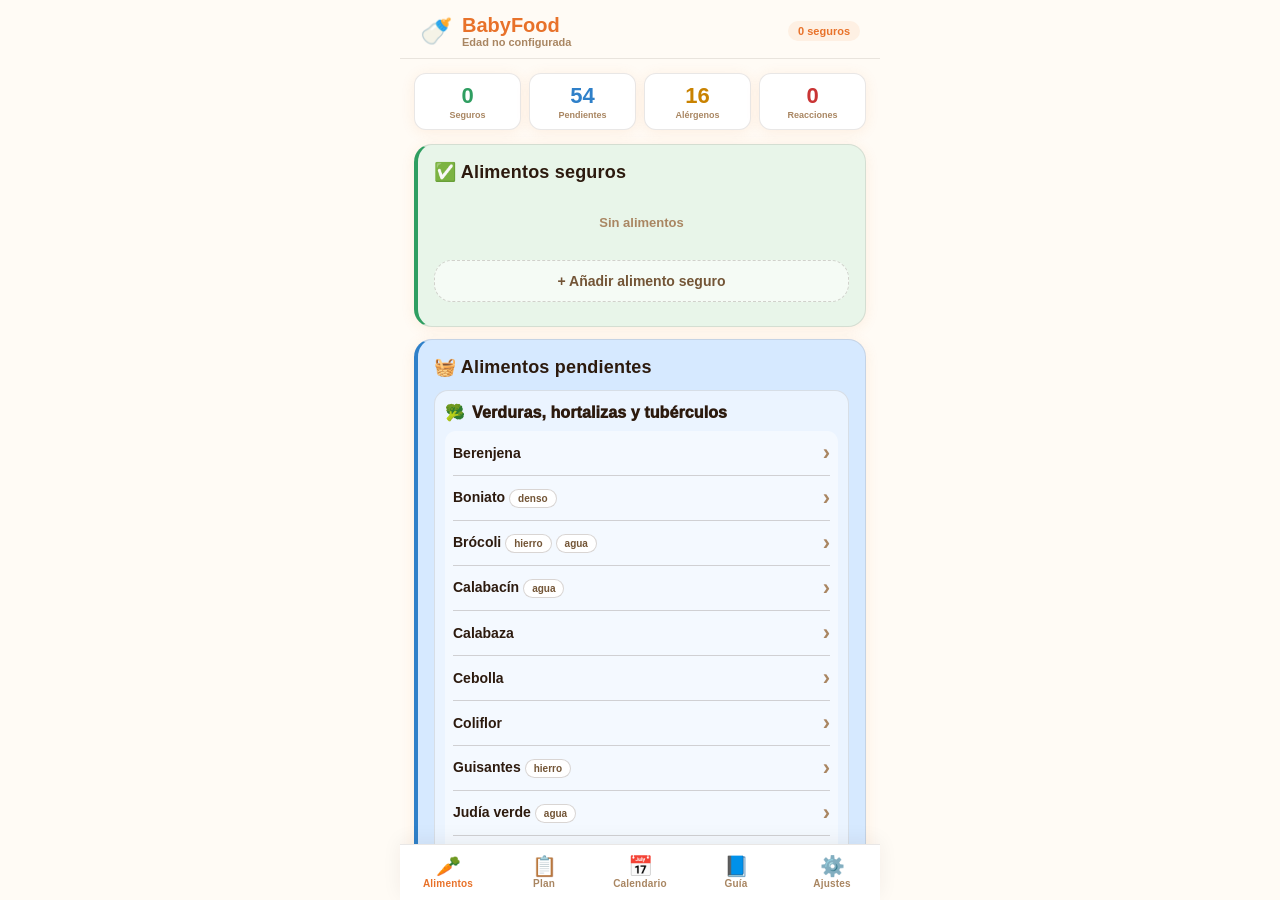
==== commit 42835b6a: "Add files via upload" ====
--- a/index.html
+++ b/index.html
@@ -8,17 +8,9 @@
 <meta name="apple-mobile-web-app-status-bar-style" content="default"/>
 <meta name="apple-mobile-web-app-title" content="BabyFood"/>
 <title>BabyFood</title>
-<link rel="manifest" href="manifest.json"/>
+<link rel="manifest" href="manifest.json?v=base1"/>
 <link rel="apple-touch-icon" href="icons/icon-192.png"/>
-<style>
-:root{--bg:#FFFBF5;--surface:#fff;--text:#2C1A0E;--text2:#735536;--text3:#A98662;--accent:#E8722A;--accent-light:#FEF0E3;--green:#2F9E61;--green-light:#E8F5E9;--blue:#2F80C9;--blue-light:#E3F2FD;--amber:#C98200;--amber-light:#FFF4D6;--red:#C93434;--red-light:#FDEAEA;--purple:#7B4FB4;--purple-light:#F3E5F5;--border:rgba(44,26,14,.10);--border2:rgba(44,26,14,.18);--radius:18px;--radius-sm:12px;--shadow:0 2px 14px rgba(232,114,42,.10)}
-*{box-sizing:border-box;margin:0;padding:0;-webkit-tap-highlight-color:transparent} html,body{height:100%;background:var(--bg);font-family:-apple-system,BlinkMacSystemFont,'Segoe UI',Arial,sans-serif;color:var(--text);overflow:hidden;font-size:15px} body{display:flex;flex-direction:column;max-width:480px;margin:0 auto;position:relative}
-.header{padding:14px 20px 10px;background:var(--bg);display:flex;align-items:center;justify-content:space-between;flex-shrink:0;border-bottom:.5px solid var(--border)}.header-left{display:flex;align-items:center;gap:10px}.logo{font-size:26px}.header-title{font-size:20px;font-weight:800;color:var(--accent)}.header-sub{font-size:11px;color:var(--text3);font-weight:700;margin-top:-1px}.header-chip{background:var(--accent-light);color:var(--accent);font-size:11px;font-weight:800;padding:4px 10px;border-radius:20px}.main{flex:1;overflow-y:auto;padding:14px 14px 90px;-webkit-overflow-scrolling:touch}.nav{position:fixed;bottom:0;left:50%;transform:translateX(-50%);width:100%;max-width:480px;background:var(--surface);border-top:.5px solid var(--border);display:flex;padding:6px 0 max(6px,env(safe-area-inset-bottom));z-index:50;box-shadow:0 -4px 20px rgba(44,26,14,.06)}.nav-btn{flex:1;display:flex;flex-direction:column;align-items:center;gap:2px;background:none;border:none;cursor:pointer;padding:5px 2px;color:var(--text3);transition:color .2s}.nav-btn.active{color:var(--accent)}.nav-icon{font-size:20px;line-height:1}.nav-label{font-size:10px;font-weight:800;letter-spacing:.2px}.screen{display:none}.screen.active{display:block}
-.card{background:var(--surface);border:.5px solid var(--border);border-radius:var(--radius);padding:16px;margin-bottom:12px;box-shadow:var(--shadow)}.card.safe-card{background:var(--green-light)}.card.pending-card{background:var(--blue-light)}.card.dairy-card{background:var(--purple-light)}.card.allergen-card{background:var(--amber-light)}.card.reaction-card{background:var(--red-light)}.card-title{font-size:18px;font-weight:900;letter-spacing:.2px;color:var(--text);margin-bottom:12px;display:flex;align-items:center;gap:6px}.mini-title{font-size:11px;font-weight:800;letter-spacing:.7px;text-transform:uppercase;color:var(--text3);margin-bottom:8px}.stats-row{display:grid;grid-template-columns:repeat(4,1fr);gap:8px;margin-bottom:14px}.stat{background:var(--surface);border:.5px solid var(--border);border-radius:var(--radius-sm);padding:9px 6px;text-align:center;box-shadow:var(--shadow)}.stat-n{font-size:22px;font-weight:900;color:var(--accent)}.stat-l{font-size:9px;font-weight:800;color:var(--text3);margin-top:1px}.badge{display:inline-block;font-size:10px;font-weight:800;padding:3px 8px;border-radius:20px;margin-left:4px}.b-safe{background:#D7F0DF;color:#195B34}.b-pending{background:#D8ECFF;color:#195C94}.b-allergen{background:#FFE7A8;color:#7A5000}.b-reaction{background:#FFD8D8;color:#7A1A1A}.b-tag{background:var(--surface);color:var(--text2);border:1px solid var(--border2)}.b-gray{background:#f4eee7;color:var(--text2)}
-.food-row{display:flex;align-items:center;justify-content:space-between;padding:9px 0;border-bottom:.5px solid var(--border2)}.food-row:last-child{border-bottom:none}.food-name{font-size:14px;font-weight:800}.food-meta{font-size:11px;color:var(--text3);margin-top:2px}.food-actions{display:flex;gap:5px;align-items:center;flex-shrink:0;margin-left:8px;flex-wrap:wrap;justify-content:flex-end}.btn{border:1.5px solid var(--border2);background:rgba(255,255,255,.8);border-radius:var(--radius-sm);padding:8px 14px;font-size:13px;font-weight:800;font-family:inherit;cursor:pointer;color:var(--text);transition:transform .12s}.btn:active{transform:scale(.96)}.btn-primary{background:var(--accent);border-color:var(--accent);color:#fff}.btn-success{background:var(--green);border-color:var(--green);color:#fff}.btn-danger{border-color:var(--red);color:var(--red);background:#fff}.btn-amber{background:var(--amber);border-color:var(--amber);color:#fff}.btn-sm{padding:4px 9px;font-size:11px;border-radius:8px;border-width:1px}.btn-full{width:100%;padding:12px;font-size:14px;border-radius:var(--radius);margin-bottom:8px}.btn-dashed{border-style:dashed;color:var(--text2);background:rgba(255,255,255,.55)}
-input[type=text],input[type=date],select,textarea{width:100%;border:1.5px solid var(--border2);border-radius:var(--radius-sm);padding:10px 12px;font-size:14px;font-family:inherit;font-weight:700;background:var(--surface);color:var(--text);outline:none;-webkit-appearance:none}input:focus,select:focus,textarea:focus{border-color:var(--accent)}.field{margin-bottom:10px}.field-label{font-size:11px;font-weight:900;color:var(--text3);text-transform:uppercase;letter-spacing:.5px;margin-bottom:5px}.checks{display:flex;gap:10px;flex-wrap:wrap;margin:8px 0}.checks label{font-size:13px;font-weight:800;color:var(--text2);background:#fff;border:1px solid var(--border);border-radius:20px;padding:6px 10px}.cat-header{font-size:12px;font-weight:900;color:var(--text2);padding:8px 0 4px;display:flex;align-items:center;gap:5px;border-top:.5px solid var(--border2);margin-top:4px}.cat-header:first-child{border-top:none;margin-top:0}.info-box{border-radius:var(--radius-sm);padding:10px 12px;font-size:12px;font-weight:700;margin-bottom:10px;line-height:1.5}.info-amber{background:#FFE9B3;color:#755000}.info-green{background:#DCF3E5;color:#145B35}.info-red{background:#FFDADA;color:#7A1A1A}.info-blue{background:#DBEEFF;color:#195C94}.info-purple{background:#EFE0FF;color:#5A348C}.empty{text-align:center;padding:20px 12px;color:var(--text3);font-size:13px;font-weight:700}.section-title{font-size:14px;font-weight:900;color:var(--text2);margin:16px 0 8px;display:flex;align-items:center;gap:6px}
-.cal-nav{display:flex;align-items:center;justify-content:space-between;margin-bottom:12px;gap:8px}.cal-month{font-size:17px;font-weight:900}.cal-grid{display:grid;grid-template-columns:repeat(7,1fr);gap:3px}.cal-dh{text-align:center;font-size:10px;font-weight:900;color:var(--text3);padding:3px 0}.cal-cell{aspect-ratio:1;border-radius:10px;border:1px solid transparent;display:flex;flex-direction:column;align-items:center;justify-content:center;cursor:pointer;position:relative;background:#fff8ef;transition:all .15s}.cal-cell.today{border-color:var(--accent);border-width:2px}.cal-cell.c-normal{background:#DDEFFF}.cal-cell.c-allergen{background:#FFE7A8}.cal-cell.c-reaction{background:#FFD8D8}.cal-cell.c-empty{background:transparent;border:none;cursor:default}.cal-cell.c-past{opacity:.7}.cnum{font-size:11px;font-weight:900;color:var(--text)}.ctype{font-size:7px;font-weight:900;color:var(--text3);line-height:1}.block-card{border-radius:var(--radius);padding:14px;margin-bottom:10px;border:.5px solid var(--border);cursor:pointer}.block-normal{background:#DDEFFF}.block-allergen{background:#FFE7A8}.block-title{font-size:14px;font-weight:900;margin-bottom:6px;display:flex;align-items:center;gap:6px}.block-dates{font-size:11px;color:var(--text3);font-weight:800;margin-bottom:8px}.block-foods{display:flex;flex-wrap:wrap;gap:5px}.block-food-tag{display:inline-flex;align-items:center;gap:4px;padding:4px 10px;border-radius:20px;font-size:12px;font-weight:800;background:rgba(255,255,255,.75)}.block-food-new{background:var(--accent);color:#fff}.modal-overlay{position:fixed;inset:0;background:rgba(0,0,0,.45);display:flex;align-items:flex-end;justify-content:center;z-index:200;opacity:0;pointer-events:none;transition:opacity .25s}.modal-overlay.open{opacity:1;pointer-events:all}.modal-sheet{background:var(--surface);border-radius:24px 24px 0 0;padding:20px 18px max(20px,env(safe-area-inset-bottom));width:100%;max-width:480px;max-height:88vh;overflow-y:auto;transform:translateY(100%);transition:transform .3s cubic-bezier(.4,0,.2,1)}.modal-overlay.open .modal-sheet{transform:translateY(0)}.modal-handle{width:36px;height:4px;background:var(--border2);border-radius:2px;margin:0 auto 16px}.modal-title{font-size:18px;font-weight:900;margin-bottom:14px}.divider{height:.5px;background:var(--border);margin:14px 0}.guide-item{margin-bottom:10px}.guide-btn{width:100%;border:1px solid var(--border2);background:var(--surface2,#FFF5E9);color:var(--text);border-radius:var(--radius-sm);padding:12px;text-align:left;font-size:14px;font-weight:900;cursor:pointer}.guide-content{display:none;background:#fff;border:1px solid var(--border);border-radius:var(--radius-sm);padding:12px;margin-top:6px;font-size:13px;line-height:1.55;color:var(--text2)}.guide-content ul{padding-left:18px;margin:8px 0}.guide-content li{margin-bottom:5px}.report-box{white-space:pre-wrap;background:#fff;border:1px solid var(--border);border-radius:var(--radius-sm);padding:12px;font-size:13px;line-height:1.55;color:var(--text2)}
-</style>
+<link rel="stylesheet" href="style.css?v=base1"/>
 </head>
 <body>
 <div class="header"><div class="header-left"><div class="logo">🍼</div><div><div class="header-title">BabyFood</div><div class="header-sub" id="age-sub">Diario de alimentación</div></div></div><div class="header-chip" id="header-chip">Cargando...</div></div>
@@ -28,194 +20,29 @@
     <div class="card safe-card"><div class="card-title">✅ Alimentos seguros</div><div id="safe-list"></div><button class="btn btn-full btn-dashed" style="margin-top:10px" onclick="openModal('modal-add-safe')">+ Añadir alimento seguro</button></div>
     <div class="card pending-card"><div class="card-title">🧺 Alimentos pendientes</div><div id="pending-list"></div><button class="btn btn-full btn-dashed" style="margin-top:10px" onclick="openModal('modal-add-pending')">+ Añadir alimento pendiente</button></div>
     <div class="card dairy-card"><div class="card-title">🧀 Lácteos bloqueados</div><div id="dairy-list"></div><button class="btn btn-full btn-dashed" style="margin-top:10px" onclick="openModal('modal-add-dairy')">+ Añadir lácteo</button></div>
-    <div class="card allergen-card"><div class="card-title">⚠️ Potencialmente alérgenos</div><div id="allergen-pool-list"></div><button class="btn btn-full btn-dashed" style="margin-top:10px" onclick="openModal('modal-add-allergen')">+ Añadir alérgeno</button></div>
-    <div class="card reaction-card"><div class="card-title">🚫 Reacciones</div><div id="reactions-list"></div><button class="btn btn-full btn-dashed" style="margin-top:10px" onclick="openModal('modal-add-reaction')">+ Añadir reacción manualmente</button></div>
+    <div class="card reaction-card"><div class="card-title" style="justify-content:space-between"><span>🚫 Reacciones</span><button class="btn btn-sm" onclick="openReactionHistory()">Historial</button></div><div id="reactions-list"></div><button class="btn btn-full btn-dashed" style="margin-top:10px" onclick="openModal('modal-add-reaction')">+ Añadir reacción manualmente</button></div>
   </div>
   <div class="screen" id="screen-plan"><div id="plan-content"></div></div>
   <div class="screen" id="screen-calendario"><div class="card"><div class="cal-nav"><button class="btn btn-sm" onclick="changeMonth(-1)">← Ant</button><span class="cal-month" id="cal-month-label"></span><button class="btn btn-sm" onclick="changeMonth(1)">Sig →</button></div><div class="cal-grid" id="cal-headers"></div><div class="cal-grid" id="cal-cells" style="margin-top:4px"></div></div><div style="display:flex;gap:8px;margin-bottom:12px;flex-wrap:wrap"><span style="font-size:11px;font-weight:900;color:var(--text3)">Leyenda:</span><span class="badge b-pending">Normal</span><span class="badge b-allergen">Alérgeno</span><span class="badge b-reaction">Reacción</span></div><button class="btn btn-full btn-primary" onclick="openReportModal()">📊 Ver resumen por fechas</button><div id="day-detail"></div></div>
   <div class="screen" id="screen-guia"><div id="guia-content"></div></div>
   <div class="screen" id="screen-ajustes"><div class="card"><div class="card-title">👶 Datos del bebé</div><div class="field"><div class="field-label">Fecha de nacimiento</div><input type="date" id="settings-birthdate"></div><button class="btn btn-full btn-primary" onclick="saveBirthDateFromSettings()">Guardar fecha</button></div><div class="card"><div class="card-title">💾 Copia de seguridad</div><button class="btn btn-full btn-primary" onclick="exportData()">⬇️ Exportar datos</button></div><div class="card"><div class="card-title">📂 Restaurar datos</div><label class="btn btn-full" style="display:block;text-align:center;cursor:pointer;border-style:dashed">⬆️ Importar datos<input type="file" id="import-file" accept=".json" style="display:none" onchange="importData(this)"/></label></div><div class="card"><div class="card-title" style="color:var(--red)">⚠️ Zona peligrosa</div><button class="btn btn-full btn-danger" onclick="clearPlanCalendar()">🧹 Borrar Plan y Calendario</button><button class="btn btn-full btn-danger" onclick="resetAllData()">🗑️ Borrar todos los datos</button></div></div>
 </div>
-<nav class="nav"><button class="nav-btn active" id="nav-alimentos" onclick="showScreen('alimentos')"><span class="nav-icon">🥕</span><span class="nav-label">Alimentos</span></button><button class="nav-btn" id="nav-plan" onclick="showScreen('plan')"><span class="nav-icon">📋</span><span class="nav-label">Plan</span></button><button class="nav-btn" id="nav-calendario" onclick="showScreen('calendario')"><span class="nav-icon">🗂️</span><span class="nav-label">Calendario</span></button><button class="nav-btn" id="nav-guia" onclick="showScreen('guia')"><span class="nav-icon">📘</span><span class="nav-label">Guía</span></button><button class="nav-btn" id="nav-ajustes" onclick="showScreen('ajustes')"><span class="nav-icon">⚙️</span><span class="nav-label">Ajustes</span></button></nav>
+<nav class="nav"><button class="nav-btn active" id="nav-alimentos" onclick="showScreen('alimentos')"><span class="nav-icon">🥕</span><span class="nav-label">Alimentos</span></button><button class="nav-btn" id="nav-plan" onclick="showScreen('plan')"><span class="nav-icon">📋</span><span class="nav-label">Plan</span></button><button class="nav-btn" id="nav-calendario" onclick="showScreen('calendario')"><span class="nav-icon">📅</span><span class="nav-label">Calendario</span></button><button class="nav-btn" id="nav-guia" onclick="showScreen('guia')"><span class="nav-icon">📘</span><span class="nav-label">Guía</span></button><button class="nav-btn" id="nav-ajustes" onclick="showScreen('ajustes')"><span class="nav-icon">⚙️</span><span class="nav-label">Ajustes</span></button></nav>
 
 <!-- Modales -->
-<div class="modal-overlay" id="modal-add-safe"><div class="modal-sheet"><div class="modal-handle"></div><div class="modal-title">Añadir alimento seguro</div><div class="field"><div class="field-label">Nombre</div><input type="text" id="safe-name" placeholder="Ej: Calabaza"/></div><div class="field"><div class="field-label">Categoría</div><select id="safe-cat"><option value="verdura">🥦 Verduras, hortalizas, cereales y tubérculos</option><option value="proteina">🍗 Proteínas</option><option value="fruta">🍎 Frutas</option></select></div><div class="checks"><label><input type="checkbox" id="safe-iron"> Hierro</label><label><input type="checkbox" id="safe-latex"> Látex</label></div><button class="btn btn-full btn-success" onclick="addSafeFood()">Añadir como seguro</button><button class="btn btn-full" onclick="closeModal('modal-add-safe')">Cancelar</button></div></div>
-<div class="modal-overlay" id="modal-add-pending"><div class="modal-sheet"><div class="modal-handle"></div><div class="modal-title">Añadir alimento pendiente</div><div class="field"><div class="field-label">Nombre</div><input type="text" id="pending-name" placeholder="Ej: Calabacín"/></div><div class="field"><div class="field-label">Categoría</div><select id="pending-cat"><option value="verdura">🥦 Verduras, hortalizas, cereales y tubérculos</option><option value="proteina">🍗 Proteínas</option><option value="fruta">🍎 Frutas</option></select></div><div class="checks"><label><input type="checkbox" id="pending-iron"> Hierro</label><label><input type="checkbox" id="pending-latex"> Látex</label></div><button class="btn btn-full btn-primary" onclick="addPendingFood()">Añadir como pendiente</button><button class="btn btn-full" onclick="closeModal('modal-add-pending')">Cancelar</button></div></div>
+<div class="modal-overlay" id="modal-add-safe"><div class="modal-sheet"><div class="modal-handle"></div><div class="modal-title">Añadir alimento seguro</div><div class="field"><div class="field-label">Nombre</div><input type="text" id="safe-name" placeholder="Ej: Calabaza"/></div><div class="field"><div class="field-label">Categoría</div><select id="safe-cat"><option value="verdura">🥦 Verduras, hortalizas y tubérculos</option><option value="cereal">🌾 Cereales y bases</option><option value="proteina">🍗 Proteínas</option><option value="fruta">🍎 Frutas</option></select></div><div class="checks"><label><input type="checkbox" id="safe-iron"> Hierro</label><label><input type="checkbox" id="safe-latex"> Látex</label><label><input type="checkbox" id="safe-allergen"> Alérgeno</label><label><input type="checkbox" id="safe-dense"> Denso</label><label><input type="checkbox" id="safe-hydrating"> Agua</label></div><button class="btn btn-full btn-success" onclick="addSafeFood()">Añadir como seguro</button><button class="btn btn-full" onclick="closeModal('modal-add-safe')">Cancelar</button></div></div>
+<div class="modal-overlay" id="modal-add-pending"><div class="modal-sheet"><div class="modal-handle"></div><div class="modal-title">Añadir alimento pendiente</div><div class="field"><div class="field-label">Nombre</div><input type="text" id="pending-name" placeholder="Ej: Calabacín"/></div><div class="field"><div class="field-label">Categoría</div><select id="pending-cat"><option value="verdura">🥦 Verduras, hortalizas y tubérculos</option><option value="cereal">🌾 Cereales y bases</option><option value="proteina">🍗 Proteínas</option><option value="fruta">🍎 Frutas</option></select></div><div class="checks"><label><input type="checkbox" id="pending-iron"> Hierro</label><label><input type="checkbox" id="pending-latex"> Látex</label><label><input type="checkbox" id="pending-allergen"> Alérgeno</label><label><input type="checkbox" id="pending-dense"> Denso</label><label><input type="checkbox" id="pending-hydrating"> Agua</label></div><button class="btn btn-full btn-primary" onclick="addPendingFood()">Añadir como pendiente</button><button class="btn btn-full" onclick="closeModal('modal-add-pending')">Cancelar</button></div></div>
 <div class="modal-overlay" id="modal-add-dairy"><div class="modal-sheet"><div class="modal-handle"></div><div class="modal-title">Añadir lácteo</div><div class="field"><div class="field-label">Nombre</div><input type="text" id="dairy-name" placeholder="Ej: Yogur natural"/></div><div class="field"><div class="field-label">Disponible desde</div><select id="dairy-age"><option value="9">9 meses</option><option value="12">12 meses</option></select></div><button class="btn btn-full btn-primary" onclick="addDairyFood()">Añadir lácteo</button><button class="btn btn-full" onclick="closeModal('modal-add-dairy')">Cancelar</button></div></div>
-<div class="modal-overlay" id="modal-add-allergen"><div class="modal-sheet"><div class="modal-handle"></div><div class="modal-title">Añadir alérgeno</div><div class="field"><div class="field-label">Selecciona de la lista común</div><select id="allergen-preset-select"><option value="">Selecciona...</option></select></div><div class="field"><div class="field-label">O escribe uno nuevo</div><input type="text" id="allergen-custom" placeholder="Nombre del alérgeno..."/></div><div class="field"><div class="field-label">Categoría</div><select id="allergen-cat"><option value="verdura">🥦 Verduras, hortalizas, cereales y tubérculos</option><option value="proteina">🍗 Proteínas</option><option value="fruta">🍎 Frutas</option></select></div><div class="checks"><label><input type="checkbox" id="allergen-iron"> Hierro</label><label><input type="checkbox" id="allergen-latex"> Látex</label></div><button class="btn btn-full btn-amber" onclick="addAllergenToPool()">Añadir a alérgenos</button><button class="btn btn-full" onclick="closeModal('modal-add-allergen')">Cancelar</button></div></div>
+<div class="modal-overlay" id="modal-add-allergen"><div class="modal-sheet"><div class="modal-handle"></div><div class="modal-title">Añadir alérgeno</div><div class="field"><div class="field-label">Selecciona de la lista común</div><select id="allergen-preset-select"><option value="">Selecciona...</option></select></div><div class="field"><div class="field-label">O escribe uno nuevo</div><input type="text" id="allergen-custom" placeholder="Nombre del alérgeno..."/></div><div class="field"><div class="field-label">Categoría</div><select id="allergen-cat"><option value="verdura">🥦 Verduras, hortalizas y tubérculos</option><option value="cereal">🌾 Cereales y bases</option><option value="proteina">🍗 Proteínas</option><option value="fruta">🍎 Frutas</option></select></div><div class="checks"><label><input type="checkbox" id="allergen-iron"> Hierro</label><label><input type="checkbox" id="allergen-latex"> Látex</label><label><input type="checkbox" id="allergen-dense"> Denso</label><label><input type="checkbox" id="allergen-hydrating"> Agua</label></div><button class="btn btn-full btn-amber" onclick="addAllergenToPool()">Añadir a alérgenos</button><button class="btn btn-full" onclick="closeModal('modal-add-allergen')">Cancelar</button></div></div>
 <div class="modal-overlay" id="modal-add-reaction"><div class="modal-sheet"><div class="modal-handle"></div><div class="modal-title">Registrar reacción</div><div class="field"><div class="field-label">Alimento</div><select id="reaction-food-select"><option value="">Selecciona alimento...</option></select></div><div class="field"><input type="text" id="reaction-food-custom" placeholder="O escribe uno nuevo..."/></div><button class="btn btn-full btn-danger" onclick="addReactionManual()">Registrar reacción</button><button class="btn btn-full" onclick="closeModal('modal-add-reaction')">Cancelar</button></div></div>
-<div class="modal-overlay" id="modal-setup-plan"><div class="modal-sheet"><div class="modal-handle"></div><div class="modal-title">Configurar plan mensual</div><div class="info-box info-blue">La app generará bloques de 3 días. Si el mes ya tiene plan, podrás rehacer solo ese mes.</div><div id="under-six-warning"></div><div class="field"><div class="field-label">Fecha de inicio</div><input type="date" id="plan-start-date"/></div><button class="btn btn-full btn-primary" onclick="generatePlan()">Generar plan</button><button class="btn btn-full" onclick="closeModal('modal-setup-plan')">Cancelar</button></div></div>
+<div class="modal-overlay" id="modal-setup-plan"><div class="modal-sheet"><div class="modal-handle"></div><div class="modal-title">Configurar plan mensual</div><div class="info-box info-blue">La app generará bloques de 3 días. Si el mes ya tiene plan, podrás rehacer solo ese mes.</div><div id="under-six-warning"></div><div id="plan-filter-box"></div><div class="field"><div class="field-label">Fecha de inicio</div><input type="date" id="plan-start-date"/></div><button class="btn btn-full btn-primary" onclick="generatePlan()">Generar plan</button><button class="btn btn-full" onclick="closeModal('modal-setup-plan')">Cancelar</button></div></div>
 <div class="modal-overlay" id="modal-block-detail"><div class="modal-sheet"><div class="modal-handle"></div><div class="modal-title" id="block-detail-title"></div><div id="block-detail-content"></div><button class="btn btn-full" style="margin-top:8px" onclick="closeModal('modal-block-detail')">Cerrar</button></div></div>
 <div class="modal-overlay" id="modal-day"><div class="modal-sheet"><div class="modal-handle"></div><div class="modal-title" id="modal-day-title"></div><div id="modal-day-content"></div><button class="btn btn-full" style="margin-top:8px" onclick="closeModal('modal-day')">Cerrar</button></div></div>
+
+<div class="modal-overlay" id="modal-edit-food"><div class="modal-sheet"><div class="modal-handle"></div><div class="modal-title">Editar alimento</div><input type="hidden" id="edit-original-name"/><div class="info-box info-blue" id="edit-food-current"></div><div class="field"><div class="field-label">Nombre</div><input type="text" id="edit-food-name" placeholder="Nombre del alimento"/></div><div class="field"><div class="field-label">Categoría</div><select id="edit-food-cat"><option value="verdura">🥦 Verduras, hortalizas y tubérculos</option><option value="cereal">🌾 Cereales y bases</option><option value="proteina">🍗 Proteínas</option><option value="fruta">🍎 Frutas</option></select></div><div class="checks"><label><input type="checkbox" id="edit-food-iron"> Hierro</label><label><input type="checkbox" id="edit-food-latex"> Látex</label><label><input type="checkbox" id="edit-food-allergen"> Alérgeno</label><label><input type="checkbox" id="edit-food-dense"> Denso</label><label><input type="checkbox" id="edit-food-hydrating"> Agua</label></div><div id="edit-food-actions"></div><button class="btn btn-full btn-primary" onclick="saveEditedFood()">Guardar cambios</button><button class="btn btn-full" onclick="closeModal('modal-edit-food')">Cancelar</button></div></div>
 <div class="modal-overlay" id="modal-report"><div class="modal-sheet"><div class="modal-handle"></div><div class="modal-title">Resumen por fechas</div><div class="field"><div class="field-label">Desde</div><input type="date" id="report-start"/></div><div class="field"><div class="field-label">Hasta</div><input type="date" id="report-end"/></div><button class="btn btn-full btn-primary" onclick="generateDateReport()">Generar resumen</button><button class="btn btn-full" onclick="copyReport()">Copiar resumen</button><div id="report-output" style="margin-top:10px"></div><button class="btn btn-full" style="margin-top:8px" onclick="closeModal('modal-report')">Cerrar</button></div></div>
 <div class="modal-overlay" id="modal-birthdate"><div class="modal-sheet"><div class="modal-handle"></div><div class="modal-title">Fecha de nacimiento del bebé</div><div class="info-box info-blue">La app usa la edad para mostrar recomendaciones y desbloquear alimentos por edad.</div><div class="field"><div class="field-label">Fecha de nacimiento</div><input type="date" id="baby-birthdate"/></div><button class="btn btn-full btn-primary" onclick="saveBabyBirthDate()">Guardar y empezar</button><button class="btn btn-full" onclick="skipBirthDateSetup()">Ahora no</button></div></div>
 
-<script>
-'use strict';
-const STORAGE_KEY='bf_v24_clean';
-const OLD_KEYS=['bf_v15_clean','bf_v3','bf_v4','bf_v5','bf_v6','bf_v7','bf_v8','bf_v9','bf_v10'];
-const CAT_ICON={verdura:'🥦',proteina:'🍗',fruta:'🍎'};
-const CAT_LABEL={verdura:'Verduras, hortalizas, cereales y tubérculos',proteina:'Proteínas',fruta:'Frutas'};
-const MONTHS=['Enero','Febrero','Marzo','Abril','Mayo','Junio','Julio','Agosto','Septiembre','Octubre','Noviembre','Diciembre'];
-const DAYS_SHORT=['L','M','X','J','V','S','D'];
-const DEFAULT_ALLERGENS_LIST=[
-{name:'Leche de vaca',cat:'proteina'},{name:'Huevo',cat:'proteina',iron:true},{name:'Trigo (gluten)',cat:'verdura'},{name:'Soja',cat:'proteina'},{name:'Cacahuete',cat:'proteina',iron:true},{name:'Nuez',cat:'proteina'},{name:'Avellana',cat:'proteina'},{name:'Almendra',cat:'proteina'},{name:'Pescado blanco',cat:'proteina',iron:true},{name:'Marisco',cat:'proteina'},{name:'Sésamo',cat:'verdura'},{name:'Kiwi',cat:'fruta',latex:true},{name:'Melocotón',cat:'fruta',latex:true},{name:'Fresa',cat:'fruta'},{name:'Mostaza',cat:'verdura'}];
-const INITIAL_STATE={
- babyBirthDate:null,birthDateSkipped:false,shoppingWeekOffset:0,calNotes:{},testing:[],blocks:[],recipes:[],
- safeFoods:[{name:'Zanahoria',cat:'verdura'},{name:'Calabaza',cat:'verdura'},{name:'Brócoli',cat:'verdura',iron:true},{name:'Boniato',cat:'verdura'},{name:'Arroz',cat:'verdura'},{name:'Patata',cat:'verdura'},{name:'Pera',cat:'fruta'},{name:'Manzana',cat:'fruta'},{name:'Plátano',cat:'fruta'},{name:'Pollo',cat:'proteina',iron:true},{name:'Pavo',cat:'proteina',iron:true}],
- pendingFoods:[{name:'Calabacín',cat:'verdura'},{name:'Judía verde',cat:'verdura'},{name:'Guisantes',cat:'verdura',iron:true},{name:'Lenteja roja',cat:'proteina',iron:true},{name:'Garbanzos',cat:'proteina',iron:true},{name:'Ternera',cat:'proteina',iron:true},{name:'Merluza',cat:'proteina',iron:true},{name:'Mango',cat:'fruta'},{name:'Ciruela',cat:'fruta'},{name:'Mandarina',cat:'fruta'},{name:'Melón',cat:'fruta'}],
- dairyFoods:[{name:'Yogur natural',cat:'proteina',availableMonth:9},{name:'Queso tierno',cat:'proteina',availableMonth:9},{name:'Leche entera de vaca',cat:'proteina',availableMonth:12}],
- allergenPool:[{name:'Leche de vaca',cat:'proteina'},{name:'Trigo (gluten)',cat:'verdura'},{name:'Kiwi',cat:'fruta',latex:true},{name:'Fresa',cat:'fruta'},{name:'Pescado blanco',cat:'proteina',iron:true},{name:'Nuez',cat:'proteina'},{name:'Cacahuete',cat:'proteina',iron:true},{name:'Huevo',cat:'proteina',iron:true}],
- reactions:[]
-};
-let S=deepClone(INITIAL_STATE); let calViewDate=new Date(); let lastReportText='';
-function deepClone(o){return JSON.parse(JSON.stringify(o));}
-function today(){return fmtDate(new Date());}
-function fmtDate(d){return `${d.getFullYear()}-${String(d.getMonth()+1).padStart(2,'0')}-${String(d.getDate()).padStart(2,'0')}`;}
-function parseDate(s){const [y,m,d]=String(s).split('-').map(Number); return new Date(y,m-1,d);}
-function addDays(dateStr,n){const d=parseDate(dateStr); d.setDate(d.getDate()+n); return fmtDate(d);}
-function daysBetween(a,b){return Math.floor((parseDate(b)-parseDate(a))/86400000);}
-function jsStr(s){return JSON.stringify(String(s));}
-function monthBounds(dateStr){const d=parseDate(dateStr); const s=new Date(d.getFullYear(),d.getMonth(),1); const e=new Date(d.getFullYear(),d.getMonth()+1,0); return {start:fmtDate(s),end:fmtDate(e)};}
-function formatShortDate(s){const d=parseDate(s); return `${d.getDate()} ${MONTHS[d.getMonth()].slice(0,3)} ${d.getFullYear()}`;}
-function formatDateRange(start,end){const s=parseDate(start),e=parseDate(end); return `${s.getDate()} ${MONTHS[s.getMonth()].slice(0,3)} — ${e.getDate()} ${MONTHS[e.getMonth()].slice(0,3)} ${e.getFullYear()}`;}
-function normalizeName(n){return String(n||'').trim();}
-function monthDiffFromBirth(){if(!S.babyBirthDate)return null; const b=parseDate(S.babyBirthDate), t=parseDate(today()); let m=(t.getFullYear()-b.getFullYear())*12+(t.getMonth()-b.getMonth()); if(t.getDate()<b.getDate()) m--; return Math.max(0,m);}
-function ageText(){if(!S.babyBirthDate)return 'Edad no configurada'; const w=Math.floor(daysBetween(S.babyBirthDate,today())/7); const m=monthDiffFromBirth(); return `Semana ${w} · ${m} meses aprox.`;}
-function enrichFood(f){if(!f)return null; return {iron:false,latex:false,...f};}
-function foodBadge(f){const e=enrichFood(f); let h=''; if(e.iron)h+='<span class="badge b-tag">hierro</span>'; if(e.latex)h+='<span class="badge b-tag">látex</span>'; return h;}
-function safeArr(a){return Array.isArray(a)?a:[];}
-function dedupe(arr){const seen=new Set(); return safeArr(arr).filter(x=>x&&x.name&&!seen.has(x.name)&&(seen.add(x.name),true)).map(enrichFood);}
-function ensureState(){S={...deepClone(INITIAL_STATE),...S}; ['safeFoods','pendingFoods','dairyFoods','allergenPool','reactions','testing','blocks'].forEach(k=>S[k]=dedupe(S[k])); S.calNotes=S.calNotes||{}; S.recipes=S.recipes||[]; S.shoppingWeekOffset=S.shoppingWeekOffset||0;}
-function save(){try{localStorage.setItem(STORAGE_KEY,JSON.stringify(S));}catch(e){console.warn(e);}}
-function load(){try{const d=localStorage.getItem(STORAGE_KEY); if(d){S={...deepClone(INITIAL_STATE),...JSON.parse(d)}; ensureState(); return;} for(const k of OLD_KEYS){const o=localStorage.getItem(k); if(o){S={...deepClone(INITIAL_STATE),...JSON.parse(o)}; ensureState(); save(); return;}} ensureState();}catch(e){console.warn(e); ensureState();}}
-function allFoods(){return dedupe([...S.safeFoods,...S.pendingFoods,...S.dairyFoods,...S.allergenPool]);}
-function isSafe(n){return S.safeFoods.some(f=>f.name===n);} function isPending(n){return S.pendingFoods.some(f=>f.name===n);} function isAllergen(n){return S.allergenPool.some(f=>f.name===n);} function isReaction(n){return S.reactions.some(f=>f.name===n);} function removeEverywhere(n){S.safeFoods=S.safeFoods.filter(f=>f.name!==n);S.pendingFoods=S.pendingFoods.filter(f=>f.name!==n);S.dairyFoods=S.dairyFoods.filter(f=>f.name!==n);S.allergenPool=S.allergenPool.filter(f=>f.name!==n);S.testing=S.testing.filter(f=>f.name!==n);}
-function addFoodTo(pool, food){food=enrichFood(food); if(!food.name)return false; if(isReaction(food.name)){alert('Este alimento está en Reacciones. Quítalo de ahí antes de añadirlo.');return false;} removeEverywhere(food.name); S[pool].push(food); save(); renderAlimentos(); return true;}
-function showScreen(name){document.querySelectorAll('.screen').forEach(s=>s.classList.remove('active'));document.querySelectorAll('.nav-btn').forEach(b=>b.classList.remove('active'));document.getElementById('screen-'+name).classList.add('active');document.getElementById('nav-'+name).classList.add('active');document.getElementById('main-scroll').scrollTop=0; if(name==='alimentos')renderAlimentos(); if(name==='plan')renderPlan(); if(name==='calendario')renderCalendario(); if(name==='guia')renderGuia(); if(name==='ajustes')renderAjustes();}
-function openModal(id){if(id==='modal-add-reaction')populateReactionFoodSelect(); if(id==='modal-add-allergen')populateAllergenPresetSelect(); if(id==='modal-setup-plan')preparePlanModal(); document.getElementById(id).classList.add('open'); document.body.style.overflow='hidden';}
-function closeModal(id){document.getElementById(id).classList.remove('open'); document.body.style.overflow='';}
-document.querySelectorAll('.modal-overlay').forEach(el=>el.addEventListener('click',e=>{if(e.target===el)closeModal(el.id);}));
-function renderStatsAlimentos(){document.getElementById('stats-alimentos').innerHTML=`<div class="stat"><div class="stat-n" style="color:var(--green)">${S.safeFoods.length}</div><div class="stat-l">Seguros</div></div><div class="stat"><div class="stat-n" style="color:var(--blue)">${S.pendingFoods.length}</div><div class="stat-l">Pendientes</div></div><div class="stat"><div class="stat-n" style="color:var(--amber)">${S.allergenPool.length}</div><div class="stat-l">Alérgenos</div></div><div class="stat"><div class="stat-n" style="color:var(--red)">${S.reactions.length}</div><div class="stat-l">Reacciones</div></div>`;}
-function renderFoodGroups(items, actionsCb){items=dedupe(items); if(!items.length)return '<div class="empty">Sin alimentos</div>'; const groups={verdura:[],proteina:[],fruta:[]}; items.forEach(f=>(groups[f.cat]||groups.fruta).push(f)); let html=''; ['verdura','proteina','fruta'].forEach(cat=>{if(!groups[cat].length)return; html+=`<div class="cat-header">${CAT_ICON[cat]} <span>${CAT_LABEL[cat]}</span></div>`+groups[cat].map(f=>`<div class="food-row"><div><div class="food-name">${escapeHtml(f.name)}${foodBadge(f)}</div></div><div class="food-actions">${actionsCb(f)}</div></div>`).join('');}); return html;}
-function escapeHtml(s){return String(s).replace(/[&<>'"]/g,c=>({'&':'&amp;','<':'&lt;','>':'&gt;',"'":'&#39;','"':'&quot;'}[c]));}
-function renderAlimentos(){ensureState();renderStatsAlimentos();document.getElementById('safe-list').innerHTML=renderFoodGroups(S.safeFoods,f=>`<button class="btn btn-sm btn-danger" onclick="markReactionFromSafe(${jsStr(f.name)})">Reacción</button><button class="btn btn-sm" onclick="removeSafe(${jsStr(f.name)})">✕</button>`);document.getElementById('pending-list').innerHTML=renderFoodGroups(S.pendingFoods,f=>`<button class="btn btn-sm btn-success" onclick="movePendingToSafe(${jsStr(f.name)})">Seguro</button><button class="btn btn-sm btn-danger" onclick="markReactionFromPending(${jsStr(f.name)})">Reacción</button><button class="btn btn-sm" onclick="removePending(${jsStr(f.name)})">✕</button>`);renderDairyList();renderAllergenPoolList();renderReactionsList();updateHeader();}
-function renderDairyList(){const m=monthDiffFromBirth(); let html=''; const can9=m!==null&&m>=9, can12=m!==null&&m>=12; if(can9&&S.dairyFoods.some(f=>Number(f.availableMonth||9)<=9)) html+=`<div class="info-box info-green">Ya puedes activar yogur natural y queso tierno. Al activarlos pasarán a pendientes.</div><button class="btn btn-full btn-success" onclick="activateDairy(9)">Activar lácteos de 9 meses</button>`; if(can12&&S.dairyFoods.some(f=>Number(f.availableMonth||9)<=12)) html+=`<div class="info-box info-green">Ya puedes activar leche entera de vaca. Pasará a pendientes.</div><button class="btn btn-full btn-success" onclick="activateDairy(12)">Activar lácteos de 12 meses</button>`; html+=S.dairyFoods.length?S.dairyFoods.map(f=>`<div class="food-row"><div><div class="food-name">${escapeHtml(f.name)}</div><div class="food-meta">Disponible desde ${f.availableMonth||9} meses</div></div><div class="food-actions"><button class="btn btn-sm" onclick="removeDairy(${jsStr(f.name)})">✕</button></div></div>`).join(''):'<div class="empty">No hay lácteos bloqueados</div>'; document.getElementById('dairy-list').innerHTML=html;}
-function renderAllergenPoolList(){let arr=orderAllergens(S.allergenPool); document.getElementById('allergen-pool-list').innerHTML=arr.length?renderFoodGroups(arr,f=>`<button class="btn btn-sm btn-success" onclick="approveAllergen(${jsStr(f.name)})">Seguro</button><button class="btn btn-sm btn-danger" onclick="markReactionAllergen(${jsStr(f.name)})">Reacción</button><button class="btn btn-sm" onclick="removeAllergenPool(${jsStr(f.name)})">✕</button>`):'<div class="empty">No hay alérgenos pendientes 🎉</div>';}
-function renderReactionsList(){const el=document.getElementById('reactions-list'); if(!S.reactions.length){el.innerHTML='<div class="empty">Sin reacciones registradas 🎉</div>';return;} el.innerHTML=S.reactions.map(r=>`<div class="food-row"><div><div class="food-name">${escapeHtml(r.name)}</div><div class="food-meta">${r.date||''} · ${CAT_LABEL[r.cat]||'Sin categoría'}</div></div><div class="food-actions"><button class="btn btn-sm btn-success" onclick="retryReaction(${jsStr(r.name)})">Reintentar</button><button class="btn btn-sm" onclick="removeReaction(${jsStr(r.name)})">↩</button></div></div>`).join('');}
-function foodFromForm(prefix){return {name:normalizeName(document.getElementById(prefix+'-name').value),cat:document.getElementById(prefix+'-cat')?.value||'proteina',iron:!!document.getElementById(prefix+'-iron')?.checked,latex:!!document.getElementById(prefix+'-latex')?.checked};}
-function clearForm(prefix){['name','iron','latex'].forEach(k=>{const el=document.getElementById(prefix+'-'+k); if(!el)return; if(el.type==='checkbox')el.checked=false; else el.value='';});}
-function addSafeFood(){const f=foodFromForm('safe'); if(!f.name){alert('Escribe el nombre');return;} addFoodTo('safeFoods',f); clearForm('safe'); closeModal('modal-add-safe');}
-function addPendingFood(){const f=foodFromForm('pending'); if(!f.name){alert('Escribe el nombre');return;} addFoodTo('pendingFoods',f); clearForm('pending'); closeModal('modal-add-pending');}
-function addDairyFood(){const name=normalizeName(document.getElementById('dairy-name').value); if(!name){alert('Escribe el nombre');return;} const f={name,cat:'proteina',availableMonth:Number(document.getElementById('dairy-age').value)}; addFoodTo('dairyFoods',f); document.getElementById('dairy-name').value=''; closeModal('modal-add-dairy');}
-function addAllergenToPool(){const preset=document.getElementById('allergen-preset-select').value; const custom=normalizeName(document.getElementById('allergen-custom').value); const found=DEFAULT_ALLERGENS_LIST.find(a=>a.name===preset); const f={...(found||{}),name:custom||preset,cat:document.getElementById('allergen-cat').value,iron:!!document.getElementById('allergen-iron').checked||!!found?.iron,latex:!!document.getElementById('allergen-latex').checked||!!found?.latex}; if(!f.name){alert('Selecciona o escribe un alérgeno');return;} addFoodTo('allergenPool',f); document.getElementById('allergen-custom').value=''; closeModal('modal-add-allergen');}
-function addReactionManual(){const sel=document.getElementById('reaction-food-select').value; const custom=normalizeName(document.getElementById('reaction-food-custom').value); const name=custom||sel; if(!name){alert('Selecciona o escribe un alimento');return;} const food=allFoods().find(f=>f.name===name)||{name,cat:'verdura'}; removeEverywhere(name); if(!isReaction(name))S.reactions.push({...food,date:today()}); save(); closeModal('modal-add-reaction'); renderAlimentos(); rebuildFromTodayIfNeeded();}
-function removeSafe(n){if(!confirm(`¿Quitar "${n}" de seguros?`))return; S.safeFoods=S.safeFoods.filter(f=>f.name!==n); save(); renderAlimentos(); rebuildFromTodayIfNeeded();}
-function removePending(n){if(!confirm(`¿Eliminar "${n}" de pendientes?`))return; S.pendingFoods=S.pendingFoods.filter(f=>f.name!==n); save(); renderAlimentos(); rebuildFromTodayIfNeeded();}
-function removeDairy(n){if(!confirm(`¿Eliminar "${n}" de lácteos?`))return; S.dairyFoods=S.dairyFoods.filter(f=>f.name!==n); save(); renderAlimentos();}
-function removeAllergenPool(n){if(!confirm(`¿Quitar "${n}" de alérgenos?`))return; S.allergenPool=S.allergenPool.filter(f=>f.name!==n); save(); renderAlimentos(); rebuildFromTodayIfNeeded();}
-function markReactionFromSafe(n){const f=S.safeFoods.find(x=>x.name===n); removeEverywhere(n); if(f&&!isReaction(n))S.reactions.push({...f,date:today()}); save(); renderAlimentos(); rebuildFromTodayIfNeeded();}
-function markReactionFromPending(n){const f=S.pendingFoods.find(x=>x.name===n); removeEverywhere(n); if(f&&!isReaction(n))S.reactions.push({...f,date:today()}); save(); renderAlimentos(); rebuildFromTodayIfNeeded();}
-function markReactionAllergen(n){const f=S.allergenPool.find(x=>x.name===n); removeEverywhere(n); if(f&&!isReaction(n))S.reactions.push({...f,date:today()}); save(); renderAlimentos(); rebuildFromTodayIfNeeded();}
-function movePendingToSafe(n){const f=S.pendingFoods.find(x=>x.name===n); if(!f)return; removeEverywhere(n); S.safeFoods.push(f); save(); renderAlimentos();}
-function approveAllergen(n){const f=S.allergenPool.find(x=>x.name===n); if(!f)return; removeEverywhere(n); if(!isSafe(n))S.safeFoods.push(f); save(); renderAlimentos();}
-function retryReaction(n){return removeReaction(n);} function removeReaction(n){const r=S.reactions.find(x=>x.name===n); S.reactions=S.reactions.filter(x=>x.name!==n); if(r&&!isPending(n)&&!isSafe(n)&&!isAllergen(n))S.pendingFoods.push({...r,date:undefined}); save(); renderAlimentos();}
-function activateDairy(month){const m=monthDiffFromBirth(); if(m===null||m<month){alert('Todavía no corresponde por edad.');return;} const move=S.dairyFoods.filter(f=>Number(f.availableMonth||9)<=month); S.dairyFoods=S.dairyFoods.filter(f=>Number(f.availableMonth||9)>month); move.forEach(f=>{if(!isPending(f.name)&&!isSafe(f.name))S.pendingFoods.push({...f,availableMonth:undefined});}); save(); renderAlimentos();}
-function populateReactionFoodSelect(){const sel=document.getElementById('reaction-food-select'); const arr=allFoods().filter(f=>!isReaction(f.name)); sel.innerHTML='<option value="">Selecciona alimento...</option>'+arr.map(f=>`<option value="${escapeHtml(f.name)}">${escapeHtml(f.name)}</option>`).join('');}
-function populateAllergenPresetSelect(){const used=new Set(allFoods().map(f=>f.name).concat(S.reactions.map(f=>f.name))); const sel=document.getElementById('allergen-preset-select'); sel.innerHTML='<option value="">Selecciona...</option>'+DEFAULT_ALLERGENS_LIST.filter(a=>!used.has(a.name)).map(a=>`<option value="${escapeHtml(a.name)}">${escapeHtml(a.name)}</option>`).join('');}
-document.getElementById('allergen-preset-select').addEventListener('change',function(){const f=DEFAULT_ALLERGENS_LIST.find(a=>a.name===this.value); if(f){document.getElementById('allergen-cat').value=f.cat; document.getElementById('allergen-iron').checked=!!f.iron; document.getElementById('allergen-latex').checked=!!f.latex;}});
-function orderAllergens(arr){return dedupe(arr).sort((a,b)=>{if(a.name==='Huevo')return 1;if(b.name==='Huevo')return -1;return a.name.localeCompare(b.name,'es');});}
-function pickWeighted(arr, used=new Set()){arr=dedupe(arr).filter(f=>!used.has(f.name)); if(!arr.length)return null; arr.sort((a,b)=>(b.iron?1:0)-(a.iron?1:0)||a.name.localeCompare(b.name,'es')); return arr[0];}
-function getSafeByCat(cat){return dedupe(S.safeFoods).filter(f=>f.cat===cat&&!isReaction(f.name));}
-function safeFruits(){return getSafeByCat('fruta');}
-function getUsedNewFoodsInMonth(startDate){const mb=monthBounds(startDate); return new Set(S.blocks.filter(b=>!(b.endDate<mb.start||b.startDate>mb.end)).map(b=>b.newFood?.name).filter(Boolean));}
-function nextBlockTypeForStart(startDate){const prev=S.blocks.filter(b=>b.endDate<startDate).sort((a,b)=>b.endDate.localeCompare(a.endDate))[0]; if(!prev)return 'normal'; if(prev.type==='normal' && S.allergenPool.length)return 'allergen'; return 'normal';}
-function buildRecipe(type, existing, usedNew){const usedSafe=new Set(); let lunch=[]; const v=getSafeByCat('verdura'); const p=getSafeByCat('proteina'); const v1=pickWeighted(v,usedSafe); if(v1){lunch.push(v1);usedSafe.add(v1.name);} const v2=pickWeighted(v,usedSafe); if(v2){lunch.push(v2);usedSafe.add(v2.name);} const p1=pickWeighted(p,usedSafe); if(p1){lunch.push(p1);usedSafe.add(p1.name);} while(lunch.length<3){const fill=pickWeighted(S.safeFoods.filter(f=>f.cat!=='fruta'),usedSafe); if(!fill)break; lunch.push(fill); usedSafe.add(fill.name);} if(lunch.length<3)return null; let newFood=null; if(type==='allergen'){let av=orderAllergens(S.allergenPool).filter(f=>!usedNew.has(f.name)); if(!av.length)return null; newFood=av[0];}else{let av=dedupe(S.pendingFoods).filter(f=>!usedNew.has(f.name)); if(!av.length)return null; newFood=pickWeighted(av,new Set());} return {foods:lunch,newFood:enrichFood(newFood)};}
-function generateBlocks(startDate,count=10){let blocks=[]; let current=startDate; let type=nextBlockTypeForStart(startDate); let usedNew=getUsedNewFoodsInMonth(startDate); for(let i=0;i<count;i++){if(type==='allergen'&&!S.allergenPool.length)type='normal'; const rec=buildRecipe(type,[...S.blocks,...blocks],usedNew); if(!rec){ if(type==='allergen'){type='normal'; i--; continue;} else break; } const b={id:Date.now()+i,type,startDate:current,endDate:addDays(current,2),foods:rec.foods,newFood:rec.newFood,completed:false,reactionFood:null}; b.dailyFruits=getDailyFruits(b); blocks.push(b); usedNew.add(rec.newFood.name); current=addDays(b.endDate,1); type=(type==='normal'&&S.allergenPool.length)?'allergen':'normal'; } return blocks;}
-function preparePlanModal(){const input=document.getElementById('plan-start-date'); input.value=today(); const m=monthDiffFromBirth(); document.getElementById('under-six-warning').innerHTML=(m!==null&&m<6)?'<div class="info-box info-amber">Antes de los 6 meses solo debería iniciarse alimentación complementaria por indicación del pediatra.</div>':'';}
-function generatePlan(){const start=document.getElementById('plan-start-date').value; if(!start){alert('Elige una fecha de inicio');return;} const mb=monthBounds(start); const existing=S.blocks.filter(b=>!(b.endDate<mb.start||b.startDate>mb.end)); const oldBlocks=deepClone(S.blocks); if(existing.length){if(!confirm('Este mes ya tiene plan. ¿Quieres rehacer solo este mes?'))return; S.blocks=S.blocks.filter(b=>b.endDate<mb.start||b.startDate>mb.end);} const newBlocks=generateBlocks(start,10); if(!newBlocks.length){S.blocks=oldBlocks; save(); alert('No se ha podido generar el plan. Revisa que haya suficientes alimentos seguros y pendientes/alérgenos.'); return;} S.blocks=[...S.blocks,...newBlocks].sort((a,b)=>a.startDate.localeCompare(b.startDate)); save(); closeModal('modal-setup-plan'); renderPlan(); renderCalendario();}
-function rebuildFromTodayIfNeeded(){/* no rehace automáticamente para no borrar histórico inesperadamente */}
-function getDailyFruits(b){const pool=safeFruits(); const nf=enrichFood(b.newFood); if(nf&&nf.cat==='fruta'&&b.type==='allergen'&&!isSafe(nf.name))return [nf,nf,nf]; let res=[]; const base=Math.abs(daysBetween('2020-01-06',b.startDate||today()))%Math.max(1,pool.length); const used=new Set(); for(let i=0;i<3;i++){ if(i===0&&nf&&nf.cat==='fruta'){res.push(nf); used.add(nf.name); continue;} if(!pool.length)continue; let chosen=null; for(let j=0;j<pool.length;j++){const f=pool[(base+i+j)%pool.length]; if(pool.length<3||!used.has(f.name)){chosen=f;break;}} if(chosen){res.push(chosen); if(pool.length>=3)used.add(chosen.name);} } while(res.length<3&&pool.length)res.push(pool[res.length%pool.length]); return res.slice(0,3);}
-function fruitForDate(b,ds){const idx=Math.max(0,Math.min(2,daysBetween(b.startDate,ds))); return getDailyFruits(b)[idx]||null;}
-function checkBlockCompletions(){const tod=today(); let changed=false; S.blocks.forEach(b=>{if(!b.completed&&b.endDate<tod&&!b.reactionFood&&b.newFood){const n=b.newFood.name; removeEverywhere(n); if(!isSafe(n))S.safeFoods.push(enrichFood(b.newFood)); b.completed=true; changed=true;}}); if(changed)save();}
-function renderCurrentBlockCard(b){const dayNum=daysBetween(b.startDate,today())+1; const fruit=fruitForDate(b,today()); return `<div class="card" style="border:2px solid var(--accent)"><div class="mini-title">📍 Bloque actual — Día ${dayNum} de 3</div><div style="font-size:15px;font-weight:900;margin-bottom:5px">${b.type==='allergen'?'⚠️ Bloque alérgeno':'🔵 Bloque normal'}</div><div style="font-size:12px;color:var(--text3);font-weight:800;margin-bottom:12px">${formatDateRange(b.startDate,b.endDate)}</div><div class="mini-title">🍲 Mediodía</div><div class="block-foods">${b.foods.map(f=>`<span class="block-food-tag">${CAT_ICON[f.cat]||'🍽'} ${escapeHtml(f.name)}</span>`).join('')}${b.newFood&&b.newFood.cat!=='fruta'?`<span class="block-food-tag block-food-new">✨ ${escapeHtml(b.newFood.name)}</span>`:''}</div><div class="mini-title" style="margin-top:12px">🍎 Fruta de tarde</div><div class="block-foods">${fruit?`<span class="block-food-tag ${b.newFood&&fruit.name===b.newFood.name?'block-food-new':''}">${b.newFood&&fruit.name===b.newFood.name?'✨ ':''}${escapeHtml(fruit.name)}</span>`:'<span class="badge b-gray">Sin fruta segura</span>'}</div>${b.newFood?`<div class="info-box ${b.type==='allergen'?'info-amber':'info-blue'}" style="margin-top:12px;margin-bottom:0">Alimento nuevo: <strong>${escapeHtml(b.newFood.name)}</strong></div>`:''}<button class="btn btn-sm btn-danger" style="margin-top:12px;width:100%" onclick="openReactionForBlock(${b.id})">Registrar reacción</button></div>`;}
-function foodTagsForBlock(b){const lunch=b.foods.map(f=>`<span class="block-food-tag">${CAT_ICON[f.cat]||'🍽'} ${escapeHtml(f.name)}</span>`).join(''); const nf=b.newFood&&b.newFood.cat!=='fruta'?`<span class="block-food-tag block-food-new">✨ ${escapeHtml(b.newFood.name)}</span>`:''; const fruits=getDailyFruits(b).map((f,i)=>`<span class="block-food-tag ${b.newFood&&f.name===b.newFood.name?'block-food-new':''}">D${i+1}: 🍎 ${b.newFood&&f.name===b.newFood.name?'✨ ':''}${escapeHtml(f.name)}</span>`).join(''); return `${lunch}${nf}<span style="flex-basis:100%;height:0"></span>${fruits}`;}
-function renderPlan(){checkBlockCompletions(); const el=document.getElementById('plan-content'); if(!S.blocks.length){el.innerHTML=`<div class="card" style="text-align:center;padding:24px"><div style="font-size:40px;margin-bottom:12px">📋</div><div style="font-size:16px;font-weight:900;margin-bottom:6px">Sin plan generado</div><div style="font-size:13px;color:var(--text3);margin-bottom:8px">${ageText()}</div><button class="btn btn-primary btn-full" onclick="openModal('modal-setup-plan')">Generar plan mensual</button></div>${renderShoppingList()}`;return;} const tod=today(); const cur=S.blocks.find(b=>b.startDate<=tod&&b.endDate>=tod); let html=cur?renderCurrentBlockCard(cur):''; html+=renderMilestone(); html+=renderShoppingList(); html+=`<div style="display:flex;justify-content:space-between;align-items:center;margin:16px 0 8px"><div class="section-title" style="margin:0">Todos los bloques</div><button class="btn btn-sm btn-primary" onclick="openModal('modal-setup-plan')">Generar / rehacer mes</button></div>`; S.blocks.forEach(b=>{const isPast=b.endDate<tod,isCur=b.startDate<=tod&&b.endDate>=tod; html+=`<div class="block-card ${b.type==='allergen'?'block-allergen':'block-normal'}" onclick="openBlockDetail(${b.id})" style="${isPast?'opacity:.75':''}"><div class="block-title">${b.type==='allergen'?'⚠️ Bloque alérgeno':'🔵 Bloque normal'} ${isPast?'<span class="badge b-gray">Completado</span>':isCur?'<span class="badge b-safe">Actual</span>':''}</div><div class="block-dates">📅 ${formatDateRange(b.startDate,b.endDate)}</div><div class="block-foods">${foodTagsForBlock(b)}</div>${b.reactionFood?`<div style="margin-top:8px"><span class="badge b-reaction">Reacción: ${escapeHtml(b.reactionFood)}</span></div>`:''}</div>`;}); el.innerHTML=html;}
-function renderMilestone(){return S.allergenPool.length?'':`<div class="card"><div class="card-title">🏁 Alérgenos completados</div><div class="info-box info-green">Has pasado por toda la lista de alérgenos pendientes. A partir de ahora el plan continuará con bloques normales.</div></div>`;}
-function openBlockDetail(id){const b=S.blocks.find(x=>x.id===id); if(!b)return; document.getElementById('block-detail-title').textContent=b.type==='allergen'?'⚠️ Bloque alérgeno':'🔵 Bloque normal'; document.getElementById('block-detail-content').innerHTML=`<div class="info-box ${b.type==='allergen'?'info-amber':'info-blue'}">${formatDateRange(b.startDate,b.endDate)}</div><div class="mini-title">Alimentos del bloque</div><div class="block-foods">${foodTagsForBlock(b)}</div>${b.reactionFood?`<div class="info-box info-red" style="margin-top:10px">Reacción: <b>${escapeHtml(b.reactionFood)}</b></div>`:''}<button class="btn btn-full btn-danger" style="margin-top:12px" onclick="openReactionForBlock(${b.id})">Registrar reacción</button>`; openModal('modal-block-detail');}
-function openReactionForBlock(id){const b=S.blocks.find(x=>x.id===id); if(!b)return; const foods=dedupe([...(b.foods||[]),...(b.newFood?[b.newFood]:[]),...getDailyFruits(b)]); document.getElementById('block-detail-title').textContent='🚫 Registrar reacción'; document.getElementById('block-detail-content').innerHTML=`<div class="info-box info-red">¿Con qué alimento hubo reacción?</div><select id="reaction-block-food" style="margin-bottom:12px"><option value="">Selecciona...</option>${foods.map(f=>`<option value="${escapeHtml(f.name)}">${escapeHtml(f.name)}</option>`).join('')}</select><button class="btn btn-full btn-danger" onclick="confirmBlockReaction(${id})">Confirmar reacción</button>`; openModal('modal-block-detail');}
-function confirmBlockReaction(id){const name=document.getElementById('reaction-block-food').value; if(!name){alert('Selecciona un alimento');return;} const b=S.blocks.find(x=>x.id===id); const food=allFoods().find(f=>f.name===name)||b.foods.find(f=>f.name===name)||b.newFood||{name,cat:'verdura'}; b.reactionFood=name; removeEverywhere(name); if(!isReaction(name))S.reactions.push({...food,date:today()}); save(); closeModal('modal-block-detail'); renderPlan(); renderCalendario(); renderAlimentos();}
-function weekRange(offset=0){const d=parseDate(today()); const day=d.getDay()||7; d.setDate(d.getDate()-day+1+offset*7); const start=fmtDate(d); d.setDate(d.getDate()+6); return {start,end:fmtDate(d)};}
-function setShoppingWeek(delta){S.shoppingWeekOffset=(S.shoppingWeekOffset||0)+delta; save(); renderPlan();}
-function renderShoppingList(){const w=weekRange(S.shoppingWeekOffset||0); const foods=[]; for(let ds=w.start;ds<=w.end;ds=addDays(ds,1)){const b=S.blocks.find(x=>x.startDate<=ds&&x.endDate>=ds); if(b){foods.push(...b.foods); if(b.newFood&&b.newFood.cat!=='fruta')foods.push(b.newFood); const fr=fruitForDate(b,ds); if(fr)foods.push(fr);}} const uniq=dedupe(foods); const groups={verdura:[],proteina:[],fruta:[]}; uniq.forEach(f=>(groups[f.cat]||groups.fruta).push(f.name)); let body=''; ['verdura','proteina','fruta'].forEach(cat=>{if(groups[cat].length)body+=`<div class="cat-header">${CAT_ICON[cat]} <span>${CAT_LABEL[cat]}</span></div><div style="font-size:13px;color:var(--text2);line-height:1.7;margin-bottom:6px">${groups[cat].sort().join(', ')}</div>`;}); if(!body)body='<div class="empty">No hay alimentos programados esta semana</div>'; return `<div class="card"><div class="card-title">🛒 Lista de compra semanal</div><div class="cal-nav" style="margin-bottom:8px"><button class="btn btn-sm" onclick="setShoppingWeek(-1)">← Semana</button><span style="font-size:12px;font-weight:900;color:var(--text2)">${formatDateRange(w.start,w.end)}</span><button class="btn btn-sm" onclick="setShoppingWeek(1)">Semana →</button></div>${body}</div>`;}
-function renderCalendario(){checkBlockCompletions(); const y=calViewDate.getFullYear(),m=calViewDate.getMonth(); document.getElementById('cal-month-label').textContent=MONTHS[m]+' '+y; document.getElementById('cal-headers').innerHTML=DAYS_SHORT.map(d=>`<div class="cal-dh">${d}</div>`).join(''); const first=new Date(y,m,1).getDay(); const offset=first===0?6:first-1; const days=new Date(y,m+1,0).getDate(); let cells=''; for(let i=0;i<offset;i++)cells+='<div class="cal-cell c-empty"></div>'; for(let d=1;d<=days;d++){const ds=`${y}-${String(m+1).padStart(2,'0')}-${String(d).padStart(2,'0')}`; const b=S.blocks.find(x=>x.startDate<=ds&&x.endDate>=ds); let cls='cal-cell'; if(ds===today())cls+=' today'; if(ds<today())cls+=' c-past'; if(b?.reactionFood)cls+=' c-reaction'; else if(b?.type==='allergen')cls+=' c-allergen'; else if(b?.type==='normal')cls+=' c-normal'; const lab=b?`<div class="ctype">${b.type==='allergen'?'ALG':'NOR'}</div>`:''; cells+=`<div class="${cls}" onclick="openDayModal('${ds}')"><span class="cnum">${d}</span>${lab}</div>`;} document.getElementById('cal-cells').innerHTML=cells;}
-function changeMonth(dir){calViewDate.setMonth(calViewDate.getMonth()+dir); renderCalendario();}
-function openDayModal(ds){const d=parseDate(ds); const b=S.blocks.find(x=>x.startDate<=ds&&x.endDate>=ds); document.getElementById('modal-day-title').textContent=`${d.getDate()} de ${MONTHS[d.getMonth()]} ${d.getFullYear()}`; let html=''; if(b){const fr=fruitForDate(b,ds); html+=`<div class="info-box ${b.type==='allergen'?'info-amber':'info-blue'}">${b.type==='allergen'?'⚠️ Bloque alérgeno':'🔵 Bloque normal'} · Día ${daysBetween(b.startDate,ds)+1} de 3</div><div class="mini-title">🍲 Mediodía</div><div class="block-foods">${b.foods.map(f=>`<span class="block-food-tag">${CAT_ICON[f.cat]||'🍽'} ${escapeHtml(f.name)}</span>`).join('')}${b.newFood&&b.newFood.cat!=='fruta'?`<span class="block-food-tag block-food-new">✨ ${escapeHtml(b.newFood.name)}</span>`:''}</div><div class="mini-title" style="margin-top:12px">🍎 Fruta tarde</div><div class="block-foods">${fr?`<span class="block-food-tag ${b.newFood&&fr.name===b.newFood.name?'block-food-new':''}">${b.newFood&&fr.name===b.newFood.name?'✨ ':''}${escapeHtml(fr.name)}</span>`:'Sin fruta'}</div>`; if(b.reactionFood)html+=`<div class="info-box info-red" style="margin-top:10px">Reacción: <b>${escapeHtml(b.reactionFood)}</b></div>`;} else html='<div class="empty">No hay bloque programado para este día</div>'; const note=S.calNotes[ds]||''; html+=`<div class="divider"></div><div class="field-label">Nota del día</div><textarea id="day-note" rows="2" style="resize:none;margin-top:5px;margin-bottom:10px">${escapeHtml(note)}</textarea><button class="btn btn-full btn-primary" onclick="saveNote('${ds}')">Guardar nota</button>`; document.getElementById('modal-day-content').innerHTML=html; openModal('modal-day');}
-function saveNote(ds){const note=document.getElementById('day-note').value.trim(); if(note)S.calNotes[ds]=note; else delete S.calNotes[ds]; save(); closeModal('modal-day'); renderCalendario();}
-function openReportModal(){document.getElementById('report-start').value=fmtDate(new Date(calViewDate.getFullYear(),calViewDate.getMonth(),1)); document.getElementById('report-end').value=fmtDate(new Date(calViewDate.getFullYear(),calViewDate.getMonth()+1,0)); document.getElementById('report-output').innerHTML=''; openModal('modal-report');}
-function countMapAdd(map,key,n=1){map[key]=(map[key]||0)+n;}
-function generateDateReport(){const start=document.getElementById('report-start').value,end=document.getElementById('report-end').value; if(!start||!end||end<start){alert('Elige un rango válido');return;} const foodCounts={},catCounts={verdura:0,proteina:0,fruta:0},ironCounts={},latexCounts={},newIntro=[],allergens=[],reactions=[]; let normal=0, allergen=0; const considered=new Set(); for(let ds=start;ds<=end;ds=addDays(ds,1)){const b=S.blocks.find(x=>x.startDate<=ds&&x.endDate>=ds); if(!b)continue; if(!considered.has(b.id)){considered.add(b.id); if(b.type==='allergen')allergen++; else normal++; if(b.newFood)newIntro.push(`- ${b.newFood.name}: ${formatShortDate(b.startDate)} (${b.type==='allergen'?'alérgeno':'normal'})`); if(b.type==='allergen'&&b.newFood)allergens.push(`- ${b.newFood.name}: ${b.reactionFood===b.newFood.name?'con reacción':'sin reacción registrada'} (${formatDateRange(b.startDate,b.endDate)})`); if(b.reactionFood)reactions.push(`- ${b.reactionFood}: ${formatShortDate(b.startDate)}`);} const foods=[...b.foods]; if(b.newFood&&b.newFood.cat!=='fruta')foods.push(b.newFood); const fr=fruitForDate(b,ds); if(fr)foods.push(fr); dedupe(foods).forEach(f=>{countMapAdd(foodCounts,f.name); countMapAdd(catCounts,f.cat); if(f.iron)countMapAdd(ironCounts,f.name); if(f.latex)countMapAdd(latexCounts,f.name);});}
- const fmtCounts=obj=>Object.entries(obj).sort((a,b)=>b[1]-a[1]||a[0].localeCompare(b[0],'es')).map(([k,v])=>`- ${k}: ${v}`).join('\n')||'- Sin datos'; lastReportText=`RESUMEN ${formatShortDate(start)} — ${formatShortDate(end)}\n\nDÍAS ANALIZADOS\n${daysBetween(start,end)+1}\n\nBLOQUES\n- Normales: ${normal}\n- Alérgenos: ${allergen}\n\nALIMENTOS CONSUMIDOS\n${fmtCounts(foodCounts)}\n\nALIMENTOS NUEVOS INTRODUCIDOS\n${newIntro.join('\n')||'- Sin datos'}\n\nALÉRGENOS PROBADOS\n${allergens.join('\n')||'- Sin datos'}\n\nREACCIONES\n${reactions.join('\n')||'- Sin reacciones registradas'}\n\nCATEGORÍAS\n- Verduras/cereales/tubérculos: ${catCounts.verdura||0}\n- Proteínas: ${catCounts.proteina||0}\n- Frutas: ${catCounts.fruta||0}\n\nALIMENTOS CON HIERRO\n${fmtCounts(ironCounts)}\n\nALIMENTOS CON LÁTEX\n${fmtCounts(latexCounts)}`; document.getElementById('report-output').innerHTML=`<div class="report-box">${escapeHtml(lastReportText)}</div>`;}
-function copyReport(){if(!lastReportText){alert('Genera primero el resumen');return;} navigator.clipboard?.writeText(lastReportText).then(()=>alert('Resumen copiado')).catch(()=>alert('No se pudo copiar automáticamente. Selecciona el texto manualmente.'));}
-function renderGuia(){document.getElementById('guia-content').innerHTML=`<div class="card"><div class="card-title">📘 Guía de alimentación complementaria</div>${guide('👶 Antes de los 6 meses','<p>La alimentación principal debe ser leche materna o fórmula infantil.</p><div class="info-box info-amber">Antes de los 6 meses, la alimentación complementaria solo debería iniciarse por indicación del pediatra.</div><ul><li>No iniciar sólidos por decisión propia antes de tiempo.</li><li>No sustituir tomas de leche por comida.</li><li>Si hay indicación médica, seguir la pauta concreta del pediatra.</li></ul>')}${guide('🥣 6–8 meses','<p>Etapa inicial de alimentación complementaria.</p><ul><li>Introducir alimentos poco a poco.</li><li>Probar un alimento nuevo durante varios días.</li><li>Priorizar alimentos ricos en hierro.</li><li>No añadir sal, azúcar ni edulcorantes.</li><li>La leche sigue siendo el alimento principal.</li><li>Respetar hambre y saciedad: no forzar cantidades.</li></ul>')}${guide('🧀 9–11 meses','<ul><li>Yogur natural sin azúcar: desde 9–10 meses.</li><li>Queso tierno: desde 9–10 meses.</li><li>La leche materna o fórmula sigue siendo prioritaria.</li></ul><div class="info-box info-amber">La leche de vaca entera como bebida principal debe esperar hasta los 12 meses.</div>')}${guide('🥛 12 meses o más','<ul><li>Puede introducirse leche de vaca entera.</li><li>Puede ir comiendo cada vez más parecido al resto de la familia.</li><li>Seguir evitando sal y azúcar añadidos.</li><li>Evitar alimentos duros o con riesgo de atragantamiento.</li></ul>')}${guide('⚠️ Alimentos a evitar o vigilar','<p><b>No recomendados:</b></p><ul><li>Sal añadida.</li><li>Azúcar añadido.</li><li>Miel antes de los 12 meses.</li><li>Zumos si puede tomar fruta entera.</li><li>Bollería, galletas, cacao, embutidos y ultraprocesados.</li></ul><p><b>Verduras con nitratos:</b> espinaca, acelga y borraja. Mejor evitarlas durante el primer año o usarlas con mucha prudencia.</p><p><b>Riesgo de atragantamiento:</b> frutos secos enteros, uvas enteras, palomitas, zanahoria cruda, manzana cruda y salchichas en rodajas.</p>')}${guide('🥜 Alérgenos','<ul><li>Introducir de uno en uno.</li><li>Observar varios días antes de introducir otro alimento nuevo.</li><li>Seguir la pauta indicada por el pediatra.</li><li>Si hay reacción, registrar el alimento y consultar con profesionales sanitarios.</li></ul><div class="info-box info-amber">En esta app los alérgenos se trabajan en bloques específicos de 3 días.</div>')}${guide('🏷️ Etiquetas de alimentos','<ul><li><b>Hierro:</b> alimentos interesantes para priorizar en el plan.</li><li><b>Látex:</b> alimentos que conviene tener identificados si existe sensibilidad o alergia relacionada.</li></ul>')}${guide('🚨 Qué hacer en caso de atragantamiento','<p><b>Si el bebé tose o llora:</b></p><ul><li>Está respirando: deja que tosa.</li><li>No metas los dedos en la boca.</li><li>No le des agua.</li></ul><p><b>Si no puede respirar, no tose o se pone morado:</b></p><ul><li>Coloca al bebé boca abajo sobre tu antebrazo, con la cabeza más baja que el cuerpo.</li><li>Da 5 golpes firmes en la espalda, entre los omóplatos.</li><li>Gíralo boca arriba.</li><li>Da 5 compresiones torácicas con dos dedos en el centro del pecho.</li><li>Repite: 5 golpes en espalda → 5 compresiones en pecho.</li></ul><div class="info-box info-red">Si pierde la consciencia: llama al 112 inmediatamente e inicia RCP si sabes realizarla.</div><p><b>Nunca hacer:</b></p><ul><li>No meter dedos a ciegas.</li><li>No sacudir al bebé.</li><li>No darle líquidos.</li></ul>')}${guide('🧠 Consejos generales','<ul><li>El bebé decide cuánto come.</li><li>No obligar, presionar ni premiar con comida.</li><li>Comer siempre sentado y supervisado.</li><li>Evitar pantallas durante la comida.</li><li>Ofrecer variedad, aunque al principio rechace algunos alimentos.</li><li>La exposición repetida ayuda a aceptar nuevos sabores.</li></ul>')}</div>`;}
-function guide(title,content){return `<div class="guide-item"><button class="guide-btn" onclick="toggleGuide(this)">${title}</button><div class="guide-content">${content}</div></div>`;}
-function toggleGuide(btn){const c=btn.nextElementSibling; const open=c.style.display==='block'; document.querySelectorAll('.guide-content').forEach(x=>x.style.display='none'); c.style.display=open?'none':'block';}
-function renderAjustes(){document.getElementById('settings-birthdate').value=S.babyBirthDate||'';}
-function saveBirthDateFromSettings(){S.babyBirthDate=document.getElementById('settings-birthdate').value||null; S.birthDateSkipped=false; save(); updateHeader(); alert('Fecha guardada');}
-function saveBabyBirthDate(){const v=document.getElementById('baby-birthdate').value; if(!v){alert('Elige una fecha');return;} S.babyBirthDate=v; S.birthDateSkipped=false; save(); closeModal('modal-birthdate'); updateHeader(); renderAlimentos();}
-function skipBirthDateSetup(){S.birthDateSkipped=true; save(); closeModal('modal-birthdate');}
-function maybeOpenBirthModal(){if(!S.babyBirthDate&&!S.birthDateSkipped)setTimeout(()=>openModal('modal-birthdate'),300);}
-function updateHeader(){document.getElementById('header-chip').textContent=`${S.safeFoods.length} seguros`; document.getElementById('age-sub').textContent=ageText();}
-function clearPlanCalendar(){if(!confirm('¿Borrar TODO el plan y calendario? Se mantendrán los alimentos.'))return; if(!confirm('¿Seguro? Esta acción no se puede deshacer.'))return; S.blocks=[]; S.calNotes={}; S.testing=[]; save(); renderPlan(); renderCalendario(); alert('Plan y calendario borrados.');}
-function resetAllData(){if(!confirm('¿Borrar TODOS los datos?'))return; if(!confirm('¿Seguro? Se perderán alimentos, plan y notas.'))return; S=deepClone(INITIAL_STATE); save(); renderAlimentos(); showScreen('alimentos');}
-function exportData(){const blob=new Blob([JSON.stringify(S,null,2)],{type:'application/json'}); const url=URL.createObjectURL(blob); const a=document.createElement('a'); a.href=url; a.download=`babyfood-backup-${today().replace(/-/g,'')}.json`; document.body.appendChild(a); a.click(); a.remove(); URL.revokeObjectURL(url);}
-function importData(input){const file=input.files[0]; if(!file)return; if(!confirm('¿Importar este archivo? Reemplazará los datos actuales.')){input.value='';return;} const r=new FileReader(); r.onload=e=>{try{S={...deepClone(INITIAL_STATE),...JSON.parse(e.target.result)}; ensureState(); save(); renderAlimentos(); alert('Datos importados');}catch(err){alert('Archivo no válido');} input.value='';}; r.readAsText(file);}
-
-// Exponer funciones para onclick en todos los navegadores
-Object.assign(window, {
-  activateDairy,
-  addAllergenToPool,
-  addDairyFood,
-  addPendingFood,
-  addReactionManual,
-  addSafeFood,
-  approveAllergen,
-  changeMonth,
-  clearPlanCalendar,
-  closeModal,
-  confirmBlockReaction,
-  copyReport,
-  exportData,
-  generateDateReport,
-  generatePlan,
-  importData,
-  markReactionAllergen,
-  markReactionFromPending,
-  markReactionFromSafe,
-  movePendingToSafe,
-  openBlockDetail,
-  openDayModal,
-  openModal,
-  openReactionForBlock,
-  openReportModal,
-  removeAllergenPool,
-  removeDairy,
-  removePending,
-  removeReaction,
-  removeSafe,
-  resetAllData,
-  retryReaction,
-  saveBabyBirthDate,
-  saveBirthDateFromSettings,
-  saveNote,
-  setShoppingWeek,
-  showScreen,
-  skipBirthDateSetup,
-  toggleGuide
-});
-
-load(); checkBlockCompletions(); renderAlimentos(); renderGuia(); updateHeader();
-if('serviceWorker' in navigator){window.addEventListener('load',()=>navigator.serviceWorker.register('sw.js').catch(()=>{}));}
-</script>
+<script src="app.js?v=base1"></script>
 </body>
 </html>
--- a/style.css
+++ b/style.css
@@ -0,0 +1,9 @@
+:root{--bg:#FFFBF5;--surface:#fff;--text:#2C1A0E;--text2:#735536;--text3:#A98662;--accent:#E8722A;--accent-light:#FEF0E3;--green:#2F9E61;--green-light:#E8F5E9;--blue:#2F80C9;--blue-light:#E3F2FD;--amber:#C98200;--amber-light:#FFF4D6;--red:#C93434;--red-light:#FDEAEA;--purple:#7B4FB4;--purple-light:#F3E5F5;--border:rgba(44,26,14,.10);--border2:rgba(44,26,14,.18);--radius:18px;--radius-sm:12px;--shadow:0 2px 14px rgba(232,114,42,.10)}
+*{box-sizing:border-box;margin:0;padding:0;-webkit-tap-highlight-color:transparent} html,body{height:100%;background:var(--bg);font-family:-apple-system,BlinkMacSystemFont,'Segoe UI',Arial,sans-serif;color:var(--text);overflow:hidden;font-size:15px} body{display:flex;flex-direction:column;max-width:480px;margin:0 auto;position:relative}
+.header{padding:14px 20px 10px;background:var(--bg);display:flex;align-items:center;justify-content:space-between;flex-shrink:0;border-bottom:.5px solid var(--border)}.header-left{display:flex;align-items:center;gap:10px}.logo{font-size:26px}.header-title{font-size:20px;font-weight:800;color:var(--accent)}.header-sub{font-size:11px;color:var(--text3);font-weight:700;margin-top:-1px}.header-chip{background:var(--accent-light);color:var(--accent);font-size:11px;font-weight:800;padding:4px 10px;border-radius:20px}.main{flex:1;overflow-y:auto;padding:14px 14px 90px;-webkit-overflow-scrolling:touch}.nav{position:fixed;bottom:0;left:50%;transform:translateX(-50%);width:100%;max-width:480px;background:var(--surface);border-top:.5px solid var(--border);display:flex;padding:6px 0 max(6px,env(safe-area-inset-bottom));z-index:50;box-shadow:0 -4px 20px rgba(44,26,14,.06)}.nav-btn{flex:1;display:flex;flex-direction:column;align-items:center;gap:2px;background:none;border:none;cursor:pointer;padding:5px 2px;color:var(--text3);transition:color .2s}.nav-btn.active{color:var(--accent)}.nav-icon{font-size:20px;line-height:1}.nav-label{font-size:10px;font-weight:800;letter-spacing:.2px}.screen{display:none}.screen.active{display:block}
+.card{background:var(--surface);border:.5px solid var(--border);border-radius:var(--radius);padding:16px;margin-bottom:12px;box-shadow:var(--shadow)}.card.safe-card{background:var(--green-light);border-left:4px solid var(--green)}.card.pending-card{background:#D6E9FF;border-left:4px solid var(--blue)}.card.dairy-card{background:var(--purple-light)}.card.allergen-card{background:var(--amber-light)}.card.reaction-card{background:var(--red-light)}.card-title{font-size:18px;font-weight:900;letter-spacing:.2px;color:var(--text);margin-bottom:12px;display:flex;align-items:center;gap:6px}.mini-title{font-size:11px;font-weight:800;letter-spacing:.7px;text-transform:uppercase;color:var(--text3);margin-bottom:8px}.stats-row{display:grid;grid-template-columns:repeat(4,1fr);gap:8px;margin-bottom:14px}.stat{background:var(--surface);border:.5px solid var(--border);border-radius:var(--radius-sm);padding:9px 6px;text-align:center;box-shadow:var(--shadow)}.stat-n{font-size:22px;font-weight:900;color:var(--accent)}.stat-l{font-size:9px;font-weight:800;color:var(--text3);margin-top:1px}.badge{display:inline-block;font-size:10px;font-weight:800;padding:3px 8px;border-radius:20px;margin-left:4px}.b-safe{background:#D7F0DF;color:#195B34}.b-pending{background:#D8ECFF;color:#195C94}.b-allergen{background:#FFE7A8;color:#7A5000}.b-reaction{background:#FFD8D8;color:#7A1A1A}.b-tag{background:var(--surface);color:var(--text2);border:1px solid var(--border2)}.b-gray{background:#f4eee7;color:var(--text2)}
+.food-row{display:flex;align-items:center;justify-content:space-between;padding:9px 0;border-bottom:.5px solid var(--border2)}.food-row:last-child{border-bottom:none}.food-name{font-size:14px;font-weight:800}.food-meta{font-size:11px;color:var(--text3);margin-top:2px}.food-actions{display:flex;gap:5px;align-items:center;flex-shrink:0;margin-left:8px;flex-wrap:wrap;justify-content:flex-end}.btn{border:1.5px solid var(--border2);background:rgba(255,255,255,.8);border-radius:var(--radius-sm);padding:8px 14px;font-size:13px;font-weight:800;font-family:inherit;cursor:pointer;color:var(--text);transition:transform .12s}.btn:active{transform:scale(.96)}.btn-primary{background:var(--accent);border-color:var(--accent);color:#fff}.btn-success{background:var(--green);border-color:var(--green);color:#fff}.btn-danger{border-color:var(--red);color:var(--red);background:#fff}.btn-amber{background:var(--amber);border-color:var(--amber);color:#fff}.btn-sm{padding:4px 9px;font-size:11px;border-radius:8px;border-width:1px}.btn-full{width:100%;padding:12px;font-size:14px;border-radius:var(--radius);margin-bottom:8px}.btn-dashed{border-style:dashed;color:var(--text2);background:rgba(255,255,255,.55)}
+input[type=text],input[type=date],select,textarea{width:100%;border:1.5px solid var(--border2);border-radius:var(--radius-sm);padding:10px 12px;font-size:14px;font-family:inherit;font-weight:700;background:var(--surface);color:var(--text);outline:none;-webkit-appearance:none}input:focus,select:focus,textarea:focus{border-color:var(--accent)}.field{margin-bottom:10px}.field-label{font-size:11px;font-weight:900;color:var(--text3);text-transform:uppercase;letter-spacing:.5px;margin-bottom:5px}.checks{display:flex;gap:10px;flex-wrap:wrap;margin:8px 0}.checks label{font-size:13px;font-weight:800;color:var(--text2);background:#fff;border:1px solid var(--border);border-radius:20px;padding:6px 10px}.cat-box{background:rgba(255,255,255,.52);border:1px solid var(--border);border-radius:14px;margin:10px 0;padding:8px 10px}.cat-header{font-size:16px;font-weight:950;color:var(--text);padding:4px 0 9px;display:flex;align-items:center;gap:7px;letter-spacing:.1px}.cat-items{background:rgba(255,255,255,.45);border-radius:11px;padding:0 8px}.cat-box:first-child{margin-top:0}.info-box{border-radius:var(--radius-sm);padding:10px 12px;font-size:12px;font-weight:700;margin-bottom:10px;line-height:1.5}.info-amber{background:#FFE9B3;color:#755000}.info-green{background:#DCF3E5;color:#145B35}.info-red{background:#FFDADA;color:#7A1A1A}.info-blue{background:#DBEEFF;color:#195C94}.info-purple{background:#EFE0FF;color:#5A348C}.empty{text-align:center;padding:20px 12px;color:var(--text3);font-size:13px;font-weight:700}.section-title{font-size:14px;font-weight:900;color:var(--text2);margin:16px 0 8px;display:flex;align-items:center;gap:6px}
+.cal-nav{display:flex;align-items:center;justify-content:space-between;margin-bottom:12px;gap:8px}.cal-month{font-size:17px;font-weight:900}.cal-grid{display:grid;grid-template-columns:repeat(7,1fr);gap:3px}.cal-dh{text-align:center;font-size:10px;font-weight:900;color:var(--text3);padding:3px 0}.cal-cell{aspect-ratio:1;border-radius:10px;border:1px solid transparent;display:flex;flex-direction:column;align-items:center;justify-content:center;cursor:pointer;position:relative;background:#fff8ef;transition:all .15s}.cal-cell.today{border-color:var(--accent);border-width:2px}.cal-cell.c-normal{background:#DDEFFF}.cal-cell.c-allergen{background:#FFE7A8}.cal-cell.c-reaction{background:#FFD8D8}.cal-cell.c-empty{background:transparent;border:none;cursor:default}.cal-cell.c-past{opacity:.7}.cnum{font-size:11px;font-weight:900;color:var(--text)}.ctype{font-size:7px;font-weight:900;color:var(--text3);line-height:1}.block-card{border-radius:var(--radius);padding:14px;margin-bottom:10px;border:.5px solid var(--border);cursor:pointer}.block-normal{background:#DDEFFF}.block-allergen{background:#FFE7A8}.block-title{font-size:14px;font-weight:900;margin-bottom:6px;display:flex;align-items:center;gap:6px}.block-dates{font-size:11px;color:var(--text3);font-weight:800;margin-bottom:8px}.block-foods{display:flex;flex-wrap:wrap;gap:5px}.block-food-tag{display:inline-flex;align-items:center;gap:4px;padding:4px 10px;border-radius:20px;font-size:12px;font-weight:800;background:rgba(255,255,255,.75)}.block-food-new{background:var(--accent);color:#fff}.modal-overlay{position:fixed;inset:0;background:rgba(0,0,0,.45);display:flex;align-items:flex-end;justify-content:center;z-index:200;opacity:0;pointer-events:none;transition:opacity .25s}.modal-overlay.open{opacity:1;pointer-events:all}.modal-sheet{background:var(--surface);border-radius:24px 24px 0 0;padding:20px 18px max(20px,env(safe-area-inset-bottom));width:100%;max-width:480px;max-height:88vh;overflow-y:auto;transform:translateY(100%);transition:transform .3s cubic-bezier(.4,0,.2,1)}.modal-overlay.open .modal-sheet{transform:translateY(0)}.modal-handle{width:36px;height:4px;background:var(--border2);border-radius:2px;margin:0 auto 16px}.modal-title{font-size:18px;font-weight:900;margin-bottom:14px}.divider{height:.5px;background:var(--border);margin:14px 0}.guide-item{margin-bottom:10px}.guide-btn{width:100%;border:1px solid var(--border2);background:var(--surface2,#FFF5E9);color:var(--text);border-radius:var(--radius-sm);padding:12px;text-align:left;font-size:14px;font-weight:900;cursor:pointer}.guide-content{display:none;background:#fff;border:1px solid var(--border);border-radius:var(--radius-sm);padding:12px;margin-top:6px;font-size:13px;line-height:1.55;color:var(--text2)}.guide-content ul{padding-left:18px;margin:8px 0}.guide-content li{margin-bottom:5px}.report-box{white-space:pre-wrap;background:#fff;border:1px solid var(--border);border-radius:var(--radius-sm);padding:12px;font-size:13px;line-height:1.55;color:var(--text2)}
+
+.food-row-click{cursor:pointer;gap:8px}.food-row-click:hover{background:rgba(255,255,255,.45);border-radius:10px;padding-left:6px;padding-right:6px}.food-chevron{font-size:22px;font-weight:900;color:var(--text3);padding-left:8px}.food-name .badge{vertical-align:middle}
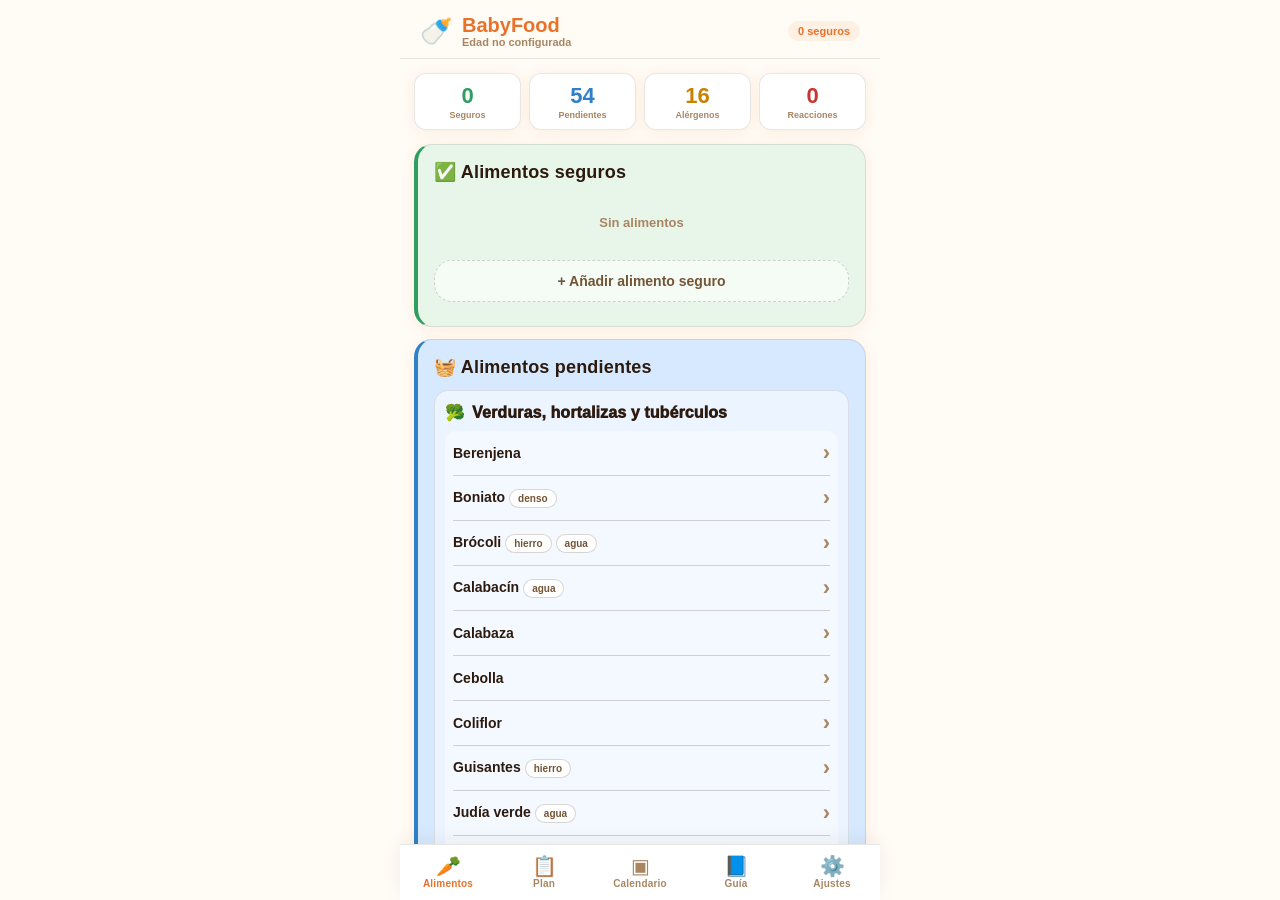
==== commit 978f9711: "Update index.html" ====
--- a/index.html
+++ b/index.html
@@ -8,9 +8,9 @@
 <meta name="apple-mobile-web-app-status-bar-style" content="default"/>
 <meta name="apple-mobile-web-app-title" content="BabyFood"/>
 <title>BabyFood</title>
-<link rel="manifest" href="manifest.json?v=base1"/>
+<link rel="manifest" href="manifest.json?v=editable21"/>
 <link rel="apple-touch-icon" href="icons/icon-192.png"/>
-<link rel="stylesheet" href="style.css?v=base1"/>
+<link rel="stylesheet" href="style.css?v=editable21"/>
 </head>
 <body>
 <div class="header"><div class="header-left"><div class="logo">🍼</div><div><div class="header-title">BabyFood</div><div class="header-sub" id="age-sub">Diario de alimentación</div></div></div><div class="header-chip" id="header-chip">Cargando...</div></div>
@@ -23,26 +23,26 @@
     <div class="card reaction-card"><div class="card-title" style="justify-content:space-between"><span>🚫 Reacciones</span><button class="btn btn-sm" onclick="openReactionHistory()">Historial</button></div><div id="reactions-list"></div><button class="btn btn-full btn-dashed" style="margin-top:10px" onclick="openModal('modal-add-reaction')">+ Añadir reacción manualmente</button></div>
   </div>
   <div class="screen" id="screen-plan"><div id="plan-content"></div></div>
-  <div class="screen" id="screen-calendario"><div class="card"><div class="cal-nav"><button class="btn btn-sm" onclick="changeMonth(-1)">← Ant</button><span class="cal-month" id="cal-month-label"></span><button class="btn btn-sm" onclick="changeMonth(1)">Sig →</button></div><div class="cal-grid" id="cal-headers"></div><div class="cal-grid" id="cal-cells" style="margin-top:4px"></div></div><div style="display:flex;gap:8px;margin-bottom:12px;flex-wrap:wrap"><span style="font-size:11px;font-weight:900;color:var(--text3)">Leyenda:</span><span class="badge b-pending">Normal</span><span class="badge b-allergen">Alérgeno</span><span class="badge b-reaction">Reacción</span></div><button class="btn btn-full btn-primary" onclick="openReportModal()">📊 Ver resumen por fechas</button><div id="day-detail"></div></div>
+  <div class="screen" id="screen-calendario"><div class="card"><div class="cal-nav"><button class="btn btn-sm" onclick="changeMonth(-1)">← Ant</button><span class="cal-month" id="cal-month-label"></span><button class="btn btn-sm" onclick="changeMonth(1)">Sig →</button></div><div class="cal-grid" id="cal-headers"></div><div class="cal-grid" id="cal-cells" style="margin-top:4px"></div></div><div style="display:flex;gap:8px;margin-bottom:12px;flex-wrap:wrap"><span style="font-size:11px;font-weight:900;color:var(--text3)">Leyenda:</span><span class="badge b-pending">Normal</span><span class="badge b-allergen">Alérgeno</span><span class="badge b-reaction">Reacción</span></div><button class="btn btn-full btn-primary" onclick="openReportModal()">📊 Generar informe</button><button class="btn btn-full" onclick="toggleMonthNotes()">📝 Notas del mes</button><div id="day-detail"></div></div>
   <div class="screen" id="screen-guia"><div id="guia-content"></div></div>
   <div class="screen" id="screen-ajustes"><div class="card"><div class="card-title">👶 Datos del bebé</div><div class="field"><div class="field-label">Fecha de nacimiento</div><input type="date" id="settings-birthdate"></div><button class="btn btn-full btn-primary" onclick="saveBirthDateFromSettings()">Guardar fecha</button></div><div class="card"><div class="card-title">💾 Copia de seguridad</div><button class="btn btn-full btn-primary" onclick="exportData()">⬇️ Exportar datos</button></div><div class="card"><div class="card-title">📂 Restaurar datos</div><label class="btn btn-full" style="display:block;text-align:center;cursor:pointer;border-style:dashed">⬆️ Importar datos<input type="file" id="import-file" accept=".json" style="display:none" onchange="importData(this)"/></label></div><div class="card"><div class="card-title" style="color:var(--red)">⚠️ Zona peligrosa</div><button class="btn btn-full btn-danger" onclick="clearPlanCalendar()">🧹 Borrar Plan y Calendario</button><button class="btn btn-full btn-danger" onclick="resetAllData()">🗑️ Borrar todos los datos</button></div></div>
 </div>
-<nav class="nav"><button class="nav-btn active" id="nav-alimentos" onclick="showScreen('alimentos')"><span class="nav-icon">🥕</span><span class="nav-label">Alimentos</span></button><button class="nav-btn" id="nav-plan" onclick="showScreen('plan')"><span class="nav-icon">📋</span><span class="nav-label">Plan</span></button><button class="nav-btn" id="nav-calendario" onclick="showScreen('calendario')"><span class="nav-icon">📅</span><span class="nav-label">Calendario</span></button><button class="nav-btn" id="nav-guia" onclick="showScreen('guia')"><span class="nav-icon">📘</span><span class="nav-label">Guía</span></button><button class="nav-btn" id="nav-ajustes" onclick="showScreen('ajustes')"><span class="nav-icon">⚙️</span><span class="nav-label">Ajustes</span></button></nav>
+<nav class="nav"><button class="nav-btn active" id="nav-alimentos" onclick="showScreen('alimentos')"><span class="nav-icon">🥕</span><span class="nav-label">Alimentos</span></button><button class="nav-btn" id="nav-plan" onclick="showScreen('plan')"><span class="nav-icon">📋</span><span class="nav-label">Plan</span></button><button class="nav-btn" id="nav-calendario" onclick="showScreen('calendario')"><span class="nav-icon">▣</span><span class="nav-label">Calendario</span></button><button class="nav-btn" id="nav-guia" onclick="showScreen('guia')"><span class="nav-icon">📘</span><span class="nav-label">Guía</span></button><button class="nav-btn" id="nav-ajustes" onclick="showScreen('ajustes')"><span class="nav-icon">⚙️</span><span class="nav-label">Ajustes</span></button></nav>
 
 <!-- Modales -->
-<div class="modal-overlay" id="modal-add-safe"><div class="modal-sheet"><div class="modal-handle"></div><div class="modal-title">Añadir alimento seguro</div><div class="field"><div class="field-label">Nombre</div><input type="text" id="safe-name" placeholder="Ej: Calabaza"/></div><div class="field"><div class="field-label">Categoría</div><select id="safe-cat"><option value="verdura">🥦 Verduras, hortalizas y tubérculos</option><option value="cereal">🌾 Cereales y bases</option><option value="proteina">🍗 Proteínas</option><option value="fruta">🍎 Frutas</option></select></div><div class="checks"><label><input type="checkbox" id="safe-iron"> Hierro</label><label><input type="checkbox" id="safe-latex"> Látex</label><label><input type="checkbox" id="safe-allergen"> Alérgeno</label><label><input type="checkbox" id="safe-dense"> Denso</label><label><input type="checkbox" id="safe-hydrating"> Agua</label></div><button class="btn btn-full btn-success" onclick="addSafeFood()">Añadir como seguro</button><button class="btn btn-full" onclick="closeModal('modal-add-safe')">Cancelar</button></div></div>
-<div class="modal-overlay" id="modal-add-pending"><div class="modal-sheet"><div class="modal-handle"></div><div class="modal-title">Añadir alimento pendiente</div><div class="field"><div class="field-label">Nombre</div><input type="text" id="pending-name" placeholder="Ej: Calabacín"/></div><div class="field"><div class="field-label">Categoría</div><select id="pending-cat"><option value="verdura">🥦 Verduras, hortalizas y tubérculos</option><option value="cereal">🌾 Cereales y bases</option><option value="proteina">🍗 Proteínas</option><option value="fruta">🍎 Frutas</option></select></div><div class="checks"><label><input type="checkbox" id="pending-iron"> Hierro</label><label><input type="checkbox" id="pending-latex"> Látex</label><label><input type="checkbox" id="pending-allergen"> Alérgeno</label><label><input type="checkbox" id="pending-dense"> Denso</label><label><input type="checkbox" id="pending-hydrating"> Agua</label></div><button class="btn btn-full btn-primary" onclick="addPendingFood()">Añadir como pendiente</button><button class="btn btn-full" onclick="closeModal('modal-add-pending')">Cancelar</button></div></div>
+<div class="modal-overlay" id="modal-add-safe"><div class="modal-sheet"><div class="modal-handle"></div><div class="modal-title">Añadir alimento seguro</div><div class="field"><div class="field-label">Nombre</div><input type="text" id="safe-name" placeholder="Ej: Calabaza"/></div><div class="field"><div class="field-label">Categoría</div><select id="safe-cat"><option value="verdura">🥦 Verduras, hortalizas y tubérculos</option><option value="cereal">🌾 Cereales</option><option value="proteina">🍗 Proteínas</option><option value="fruta">🍎 Frutas</option></select></div><div class="checks"><label><input type="checkbox" id="safe-iron"> Hierro</label><label><input type="checkbox" id="safe-latex"> Látex</label><label><input type="checkbox" id="safe-allergen"> Alérgeno</label><label><input type="checkbox" id="safe-dense"> Denso</label><label><input type="checkbox" id="safe-hydrating"> Agua</label></div><button class="btn btn-full btn-success" onclick="addSafeFood()">Añadir como seguro</button><button class="btn btn-full" onclick="closeModal('modal-add-safe')">Cancelar</button></div></div>
+<div class="modal-overlay" id="modal-add-pending"><div class="modal-sheet"><div class="modal-handle"></div><div class="modal-title">Añadir alimento pendiente</div><div class="field"><div class="field-label">Nombre</div><input type="text" id="pending-name" placeholder="Ej: Calabacín"/></div><div class="field"><div class="field-label">Categoría</div><select id="pending-cat"><option value="verdura">🥦 Verduras, hortalizas y tubérculos</option><option value="cereal">🌾 Cereales</option><option value="proteina">🍗 Proteínas</option><option value="fruta">🍎 Frutas</option></select></div><div class="checks"><label><input type="checkbox" id="pending-iron"> Hierro</label><label><input type="checkbox" id="pending-latex"> Látex</label><label><input type="checkbox" id="pending-allergen"> Alérgeno</label><label><input type="checkbox" id="pending-dense"> Denso</label><label><input type="checkbox" id="pending-hydrating"> Agua</label></div><button class="btn btn-full btn-primary" onclick="addPendingFood()">Añadir como pendiente</button><button class="btn btn-full" onclick="closeModal('modal-add-pending')">Cancelar</button></div></div>
 <div class="modal-overlay" id="modal-add-dairy"><div class="modal-sheet"><div class="modal-handle"></div><div class="modal-title">Añadir lácteo</div><div class="field"><div class="field-label">Nombre</div><input type="text" id="dairy-name" placeholder="Ej: Yogur natural"/></div><div class="field"><div class="field-label">Disponible desde</div><select id="dairy-age"><option value="9">9 meses</option><option value="12">12 meses</option></select></div><button class="btn btn-full btn-primary" onclick="addDairyFood()">Añadir lácteo</button><button class="btn btn-full" onclick="closeModal('modal-add-dairy')">Cancelar</button></div></div>
-<div class="modal-overlay" id="modal-add-allergen"><div class="modal-sheet"><div class="modal-handle"></div><div class="modal-title">Añadir alérgeno</div><div class="field"><div class="field-label">Selecciona de la lista común</div><select id="allergen-preset-select"><option value="">Selecciona...</option></select></div><div class="field"><div class="field-label">O escribe uno nuevo</div><input type="text" id="allergen-custom" placeholder="Nombre del alérgeno..."/></div><div class="field"><div class="field-label">Categoría</div><select id="allergen-cat"><option value="verdura">🥦 Verduras, hortalizas y tubérculos</option><option value="cereal">🌾 Cereales y bases</option><option value="proteina">🍗 Proteínas</option><option value="fruta">🍎 Frutas</option></select></div><div class="checks"><label><input type="checkbox" id="allergen-iron"> Hierro</label><label><input type="checkbox" id="allergen-latex"> Látex</label><label><input type="checkbox" id="allergen-dense"> Denso</label><label><input type="checkbox" id="allergen-hydrating"> Agua</label></div><button class="btn btn-full btn-amber" onclick="addAllergenToPool()">Añadir a alérgenos</button><button class="btn btn-full" onclick="closeModal('modal-add-allergen')">Cancelar</button></div></div>
+<div class="modal-overlay" id="modal-add-allergen"><div class="modal-sheet"><div class="modal-handle"></div><div class="modal-title">Añadir alérgeno</div><div class="field"><div class="field-label">Selecciona de la lista común</div><select id="allergen-preset-select"><option value="">Selecciona...</option></select></div><div class="field"><div class="field-label">O escribe uno nuevo</div><input type="text" id="allergen-custom" placeholder="Nombre del alérgeno..."/></div><div class="field"><div class="field-label">Categoría</div><select id="allergen-cat"><option value="verdura">🥦 Verduras, hortalizas y tubérculos</option><option value="cereal">🌾 Cereales</option><option value="proteina">🍗 Proteínas</option><option value="fruta">🍎 Frutas</option></select></div><div class="checks"><label><input type="checkbox" id="allergen-iron"> Hierro</label><label><input type="checkbox" id="allergen-latex"> Látex</label><label><input type="checkbox" id="allergen-dense"> Denso</label><label><input type="checkbox" id="allergen-hydrating"> Agua</label></div><button class="btn btn-full btn-amber" onclick="addAllergenToPool()">Añadir a alérgenos</button><button class="btn btn-full" onclick="closeModal('modal-add-allergen')">Cancelar</button></div></div>
 <div class="modal-overlay" id="modal-add-reaction"><div class="modal-sheet"><div class="modal-handle"></div><div class="modal-title">Registrar reacción</div><div class="field"><div class="field-label">Alimento</div><select id="reaction-food-select"><option value="">Selecciona alimento...</option></select></div><div class="field"><input type="text" id="reaction-food-custom" placeholder="O escribe uno nuevo..."/></div><button class="btn btn-full btn-danger" onclick="addReactionManual()">Registrar reacción</button><button class="btn btn-full" onclick="closeModal('modal-add-reaction')">Cancelar</button></div></div>
 <div class="modal-overlay" id="modal-setup-plan"><div class="modal-sheet"><div class="modal-handle"></div><div class="modal-title">Configurar plan mensual</div><div class="info-box info-blue">La app generará bloques de 3 días. Si el mes ya tiene plan, podrás rehacer solo ese mes.</div><div id="under-six-warning"></div><div id="plan-filter-box"></div><div class="field"><div class="field-label">Fecha de inicio</div><input type="date" id="plan-start-date"/></div><button class="btn btn-full btn-primary" onclick="generatePlan()">Generar plan</button><button class="btn btn-full" onclick="closeModal('modal-setup-plan')">Cancelar</button></div></div>
-<div class="modal-overlay" id="modal-block-detail"><div class="modal-sheet"><div class="modal-handle"></div><div class="modal-title" id="block-detail-title"></div><div id="block-detail-content"></div><button class="btn btn-full" style="margin-top:8px" onclick="closeModal('modal-block-detail')">Cerrar</button></div></div>
+<div class="modal-overlay" id="modal-block-detail"><div class="modal-sheet"><div class="modal-handle"></div><div class="modal-title" id="block-detail-title"></div><div id="block-detail-content"></div></div></div>
 <div class="modal-overlay" id="modal-day"><div class="modal-sheet"><div class="modal-handle"></div><div class="modal-title" id="modal-day-title"></div><div id="modal-day-content"></div><button class="btn btn-full" style="margin-top:8px" onclick="closeModal('modal-day')">Cerrar</button></div></div>
 
-<div class="modal-overlay" id="modal-edit-food"><div class="modal-sheet"><div class="modal-handle"></div><div class="modal-title">Editar alimento</div><input type="hidden" id="edit-original-name"/><div class="info-box info-blue" id="edit-food-current"></div><div class="field"><div class="field-label">Nombre</div><input type="text" id="edit-food-name" placeholder="Nombre del alimento"/></div><div class="field"><div class="field-label">Categoría</div><select id="edit-food-cat"><option value="verdura">🥦 Verduras, hortalizas y tubérculos</option><option value="cereal">🌾 Cereales y bases</option><option value="proteina">🍗 Proteínas</option><option value="fruta">🍎 Frutas</option></select></div><div class="checks"><label><input type="checkbox" id="edit-food-iron"> Hierro</label><label><input type="checkbox" id="edit-food-latex"> Látex</label><label><input type="checkbox" id="edit-food-allergen"> Alérgeno</label><label><input type="checkbox" id="edit-food-dense"> Denso</label><label><input type="checkbox" id="edit-food-hydrating"> Agua</label></div><div id="edit-food-actions"></div><button class="btn btn-full btn-primary" onclick="saveEditedFood()">Guardar cambios</button><button class="btn btn-full" onclick="closeModal('modal-edit-food')">Cancelar</button></div></div>
+<div class="modal-overlay" id="modal-edit-food"><div class="modal-sheet"><div class="modal-handle"></div><div class="modal-title">Editar alimento</div><input type="hidden" id="edit-original-name"/><div class="info-box info-blue" id="edit-food-current"></div><div class="field"><div class="field-label">Nombre</div><input type="text" id="edit-food-name" placeholder="Nombre del alimento"/></div><div class="field"><div class="field-label">Categoría</div><select id="edit-food-cat"><option value="verdura">🥦 Verduras, hortalizas y tubérculos</option><option value="cereal">🌾 Cereales</option><option value="proteina">🍗 Proteínas</option><option value="fruta">🍎 Frutas</option></select></div><div class="checks"><label><input type="checkbox" id="edit-food-iron"> Hierro</label><label><input type="checkbox" id="edit-food-latex"> Látex</label><label><input type="checkbox" id="edit-food-allergen"> Alérgeno</label><label><input type="checkbox" id="edit-food-dense"> Denso</label><label><input type="checkbox" id="edit-food-hydrating"> Agua</label></div><div id="edit-food-actions"></div><button class="btn btn-full btn-primary" onclick="saveEditedFood()">Guardar cambios</button><button class="btn btn-full" onclick="closeModal('modal-edit-food')">Cancelar</button></div></div>
 <div class="modal-overlay" id="modal-report"><div class="modal-sheet"><div class="modal-handle"></div><div class="modal-title">Resumen por fechas</div><div class="field"><div class="field-label">Desde</div><input type="date" id="report-start"/></div><div class="field"><div class="field-label">Hasta</div><input type="date" id="report-end"/></div><button class="btn btn-full btn-primary" onclick="generateDateReport()">Generar resumen</button><button class="btn btn-full" onclick="copyReport()">Copiar resumen</button><div id="report-output" style="margin-top:10px"></div><button class="btn btn-full" style="margin-top:8px" onclick="closeModal('modal-report')">Cerrar</button></div></div>
 <div class="modal-overlay" id="modal-birthdate"><div class="modal-sheet"><div class="modal-handle"></div><div class="modal-title">Fecha de nacimiento del bebé</div><div class="info-box info-blue">La app usa la edad para mostrar recomendaciones y desbloquear alimentos por edad.</div><div class="field"><div class="field-label">Fecha de nacimiento</div><input type="date" id="baby-birthdate"/></div><button class="btn btn-full btn-primary" onclick="saveBabyBirthDate()">Guardar y empezar</button><button class="btn btn-full" onclick="skipBirthDateSetup()">Ahora no</button></div></div>
 
-<script src="app.js?v=base1"></script>
+<script src="app.js?v=editable21"></script>
 </body>
-</html>+</html>
--- a/style.css
+++ b/style.css
@@ -7,3 +7,89 @@
 .cal-nav{display:flex;align-items:center;justify-content:space-between;margin-bottom:12px;gap:8px}.cal-month{font-size:17px;font-weight:900}.cal-grid{display:grid;grid-template-columns:repeat(7,1fr);gap:3px}.cal-dh{text-align:center;font-size:10px;font-weight:900;color:var(--text3);padding:3px 0}.cal-cell{aspect-ratio:1;border-radius:10px;border:1px solid transparent;display:flex;flex-direction:column;align-items:center;justify-content:center;cursor:pointer;position:relative;background:#fff8ef;transition:all .15s}.cal-cell.today{border-color:var(--accent);border-width:2px}.cal-cell.c-normal{background:#DDEFFF}.cal-cell.c-allergen{background:#FFE7A8}.cal-cell.c-reaction{background:#FFD8D8}.cal-cell.c-empty{background:transparent;border:none;cursor:default}.cal-cell.c-past{opacity:.7}.cnum{font-size:11px;font-weight:900;color:var(--text)}.ctype{font-size:7px;font-weight:900;color:var(--text3);line-height:1}.block-card{border-radius:var(--radius);padding:14px;margin-bottom:10px;border:.5px solid var(--border);cursor:pointer}.block-normal{background:#DDEFFF}.block-allergen{background:#FFE7A8}.block-title{font-size:14px;font-weight:900;margin-bottom:6px;display:flex;align-items:center;gap:6px}.block-dates{font-size:11px;color:var(--text3);font-weight:800;margin-bottom:8px}.block-foods{display:flex;flex-wrap:wrap;gap:5px}.block-food-tag{display:inline-flex;align-items:center;gap:4px;padding:4px 10px;border-radius:20px;font-size:12px;font-weight:800;background:rgba(255,255,255,.75)}.block-food-new{background:var(--accent);color:#fff}.modal-overlay{position:fixed;inset:0;background:rgba(0,0,0,.45);display:flex;align-items:flex-end;justify-content:center;z-index:200;opacity:0;pointer-events:none;transition:opacity .25s}.modal-overlay.open{opacity:1;pointer-events:all}.modal-sheet{background:var(--surface);border-radius:24px 24px 0 0;padding:20px 18px max(20px,env(safe-area-inset-bottom));width:100%;max-width:480px;max-height:88vh;overflow-y:auto;transform:translateY(100%);transition:transform .3s cubic-bezier(.4,0,.2,1)}.modal-overlay.open .modal-sheet{transform:translateY(0)}.modal-handle{width:36px;height:4px;background:var(--border2);border-radius:2px;margin:0 auto 16px}.modal-title{font-size:18px;font-weight:900;margin-bottom:14px}.divider{height:.5px;background:var(--border);margin:14px 0}.guide-item{margin-bottom:10px}.guide-btn{width:100%;border:1px solid var(--border2);background:var(--surface2,#FFF5E9);color:var(--text);border-radius:var(--radius-sm);padding:12px;text-align:left;font-size:14px;font-weight:900;cursor:pointer}.guide-content{display:none;background:#fff;border:1px solid var(--border);border-radius:var(--radius-sm);padding:12px;margin-top:6px;font-size:13px;line-height:1.55;color:var(--text2)}.guide-content ul{padding-left:18px;margin:8px 0}.guide-content li{margin-bottom:5px}.report-box{white-space:pre-wrap;background:#fff;border:1px solid var(--border);border-radius:var(--radius-sm);padding:12px;font-size:13px;line-height:1.55;color:var(--text2)}
 
 .food-row-click{cursor:pointer;gap:8px}.food-row-click:hover{background:rgba(255,255,255,.45);border-radius:10px;padding-left:6px;padding-right:6px}.food-chevron{font-size:22px;font-weight:900;color:var(--text3);padding-left:8px}.food-name .badge{vertical-align:middle}
+.block-food-edit-wrap{display:inline-flex;flex-direction:column;align-items:flex-start;gap:4px;max-width:100%}.block-swap-inline{width:100%;min-width:190px;margin:2px 0 6px}.block-swap-inline select{font-size:12px;padding:8px 10px;border-radius:10px;background:#fff}.modal-title{display:flex;align-items:center;justify-content:space-between;gap:8px}.modal-title .btn{margin-left:auto}
+
+/* Editable v6 */
+.block-food-edit-wrap{position:relative;display:inline-flex;flex-direction:column;align-items:flex-start;gap:4px}
+.block-food-edit{border:0;cursor:pointer;background:rgba(255,255,255,.75);font-family:inherit}
+.block-food-edit.block-food-new{background:var(--accent);color:#fff}
+.block-swap-inline{background:#fff;border:1px solid var(--border2);border-radius:14px;padding:6px;box-shadow:0 8px 22px rgba(44,26,14,.12);min-width:145px;z-index:5}
+.block-swap-option{display:block;width:100%;border:0;background:transparent;text-align:left;padding:8px 10px;border-radius:10px;font-size:13px;font-weight:800;color:var(--text);font-family:inherit;cursor:pointer}
+.block-swap-option:active{background:var(--accent-light)}
+.block-title-line{display:flex;align-items:center;justify-content:space-between;gap:10px;margin-bottom:10px}
+.block-title-line .modal-title{margin-bottom:0}
+.save-icon-btn{width:34px;height:34px;display:inline-flex;align-items:center;justify-content:center;border-radius:12px;padding:0;font-size:16px}
+
+
+/* Editable v8: selector flotante minimalista */
+.block-food-edit-wrap{position:relative;display:inline-flex;align-items:flex-start;overflow:visible;z-index:1}
+.block-food-edit-wrap:has(.block-swap-inline){z-index:80}
+.block-swap-inline{position:absolute;left:0;top:calc(100% + 4px);width:max-content;min-width:150px;max-width:260px;max-height:220px;overflow-y:auto;-webkit-overflow-scrolling:touch;scrollbar-width:none;background:#fff;border:1px solid var(--border);border-radius:14px;padding:5px;box-shadow:0 10px 28px rgba(44,26,14,.16);z-index:9999;margin:0}
+.block-swap-inline::-webkit-scrollbar{display:none;width:0;height:0}
+.block-swap-option{display:block;width:100%;border:0;background:transparent;text-align:left;padding:9px 11px;border-radius:10px;font-size:13px;font-weight:800;color:var(--text);font-family:inherit;cursor:pointer;white-space:nowrap}
+.block-swap-option:active{background:var(--accent-light)}
+.modal-sheet{overflow-y:auto;overflow-x:visible}
+.block-foods{overflow:visible}
+
+/* Editable v9: popover sin desplazar y scroll táctil real */
+.block-swap-inline{max-height:185px;overflow-y:scroll;-webkit-overflow-scrolling:touch;overscroll-behavior:contain;touch-action:pan-y;scrollbar-width:none;pointer-events:auto;z-index:10000}
+.block-swap-inline::-webkit-scrollbar{display:none;width:0;height:0}
+.block-swap-option{min-height:36px;touch-action:manipulation}
+.modal-overlay:not(.open) .block-swap-inline{display:none}
+
+
+/* Editable v10: popover con lista completa por categoría y scroll táctil */
+.block-swap-inline{max-height:min(320px,55vh);overflow-y:auto;-webkit-overflow-scrolling:touch;overscroll-behavior:contain;touch-action:pan-y;scrollbar-width:none;pointer-events:auto;z-index:10000}
+.block-swap-inline::-webkit-scrollbar{display:none;width:0;height:0}
+.block-swap-option{min-height:38px;touch-action:manipulation}
+
+
+/* Editable v11: popover compacto: 5 opciones visibles, resto con scroll táctil oculto */
+.block-swap-inline{max-height:190px;overflow-y:auto;-webkit-overflow-scrolling:touch;overscroll-behavior:contain;touch-action:pan-y;scrollbar-width:none;pointer-events:auto;z-index:10000;}
+.block-swap-inline::-webkit-scrollbar{display:none;width:0;height:0;}
+.block-swap-option{min-height:38px;touch-action:manipulation;}
+
+
+/* Editable v12: popover compacto con 5 visibles, pero carga todas las opciones compatibles */
+.block-swap-inline{max-height:198px;overflow-y:auto;-webkit-overflow-scrolling:touch;overscroll-behavior:contain;touch-action:pan-y;scrollbar-width:none;pointer-events:auto;z-index:10000;}
+.block-swap-inline::-webkit-scrollbar{display:none;width:0;height:0;}
+.block-swap-option{min-height:38px;touch-action:manipulation;}
+
+
+/* Editable v13: icono minimalista de dados + toast */
+.block-title-actions{margin-left:auto;display:inline-flex;align-items:center;gap:7px;flex-shrink:0}
+.dice-random-btn{width:34px;height:34px;display:inline-flex;align-items:center;justify-content:center;border-radius:12px;padding:0;background:rgba(255,255,255,.72);border-color:var(--border2)}
+.dice-icon{position:relative;width:24px;height:22px;display:inline-block}
+.die{position:absolute;width:15px;height:15px;border-radius:4px;background:#fff;border:1.5px solid var(--text2);box-shadow:0 1px 3px rgba(44,26,14,.12)}
+.die-back{left:0;top:5px;transform:rotate(-10deg);opacity:.95}
+.die-six{right:0;top:1px;transform:rotate(8deg);border-color:var(--accent)}
+.die .pip{position:absolute;width:2.8px;height:2.8px;border-radius:50%;background:var(--text2)}
+.die-six .pip{background:var(--accent)}
+.die .p1{left:3px;top:3px}.die .p2{right:3px;top:3px}.die .p3{left:3px;top:6.5px}.die .p4{right:3px;top:6.5px}.die .p5{left:3px;bottom:3px}.die .p6{right:3px;bottom:3px}
+.die-back .p1{left:3px;top:3px}.die-back .p2{right:3px;bottom:3px}
+.mini-toast{position:fixed;left:50%;bottom:calc(86px + env(safe-area-inset-bottom));transform:translateX(-50%) translateY(10px);background:rgba(44,26,14,.92);color:#fff;border-radius:999px;padding:8px 13px;font-size:12px;font-weight:900;letter-spacing:.1px;opacity:0;pointer-events:none;z-index:500;transition:opacity .18s,transform .18s;box-shadow:0 8px 24px rgba(44,26,14,.18);white-space:nowrap}
+.mini-toast.show{opacity:1;transform:translateX(-50%) translateY(0)}
+
+#modal-block-detail .modal-sheet > button[onclick="closeModal('modal-block-detail')"],#modal-day .modal-sheet > button[onclick="closeModal('modal-day')"]{display:none!important}
+
+/* Editable v15: calendario usa mismo popover compacto del bloque */
+#modal-day .block-swap-inline{max-height:198px;overflow-y:auto;-webkit-overflow-scrolling:touch;scrollbar-width:none;}
+#modal-day .block-swap-inline::-webkit-scrollbar{display:none;width:0;height:0;}
+
+/* Editable v16: calendario limpio, añadir alimento y popovers flotantes */
+.day-add-wrap{position:relative;display:inline-flex;align-items:center;overflow:visible;z-index:90}
+.day-add-wrap:has(.day-add-popover){z-index:100}
+.day-add-btn{width:34px;height:34px;display:inline-flex;align-items:center;justify-content:center;border-radius:12px;padding:0;font-size:20px;line-height:1;background:rgba(255,255,255,.72);border-color:var(--border2);color:var(--accent)}
+.day-add-popover{right:0;left:auto;min-width:230px;max-width:300px;max-height:240px;padding:6px}
+.day-add-group{font-size:11px;font-weight:950;color:var(--accent);text-transform:uppercase;letter-spacing:.5px;padding:7px 9px 3px}
+.day-add-cat{font-size:11px;font-weight:900;color:var(--text3);padding:7px 9px 2px}
+#modal-day .block-swap-inline{max-height:198px;overflow-y:auto;-webkit-overflow-scrolling:touch;scrollbar-width:none;}
+#modal-day .day-add-popover{max-height:240px;overflow-y:auto;-webkit-overflow-scrolling:touch;scrollbar-width:none;}
+#modal-day .block-swap-inline::-webkit-scrollbar,#modal-day .day-add-popover::-webkit-scrollbar{display:none;width:0;height:0;}
+
+
+/* Editable v20: modal de reacción encima, notas e indicador de reacción */
+#modal-block-detail.open{z-index:360;}
+#modal-add-reaction.open{z-index:370;}
+.cal-cell.c-reaction{background:#FFD8D8!important;}
+#day-detail .card-title{margin-bottom:10px;}
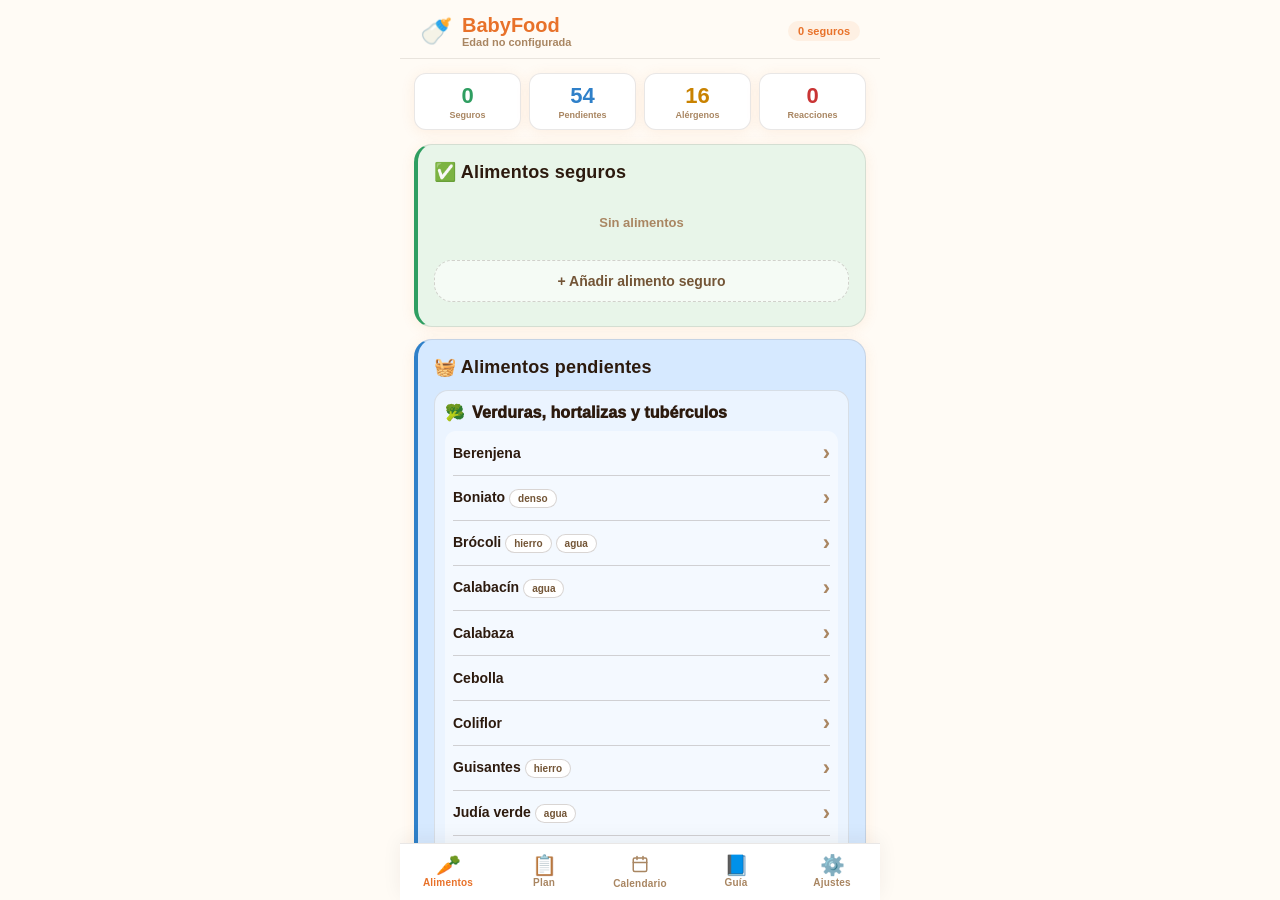
==== commit b02efe6c: "Add files via upload" ====
--- a/index.html
+++ b/index.html
@@ -27,7 +27,14 @@
   <div class="screen" id="screen-guia"><div id="guia-content"></div></div>
   <div class="screen" id="screen-ajustes"><div class="card"><div class="card-title">👶 Datos del bebé</div><div class="field"><div class="field-label">Fecha de nacimiento</div><input type="date" id="settings-birthdate"></div><button class="btn btn-full btn-primary" onclick="saveBirthDateFromSettings()">Guardar fecha</button></div><div class="card"><div class="card-title">💾 Copia de seguridad</div><button class="btn btn-full btn-primary" onclick="exportData()">⬇️ Exportar datos</button></div><div class="card"><div class="card-title">📂 Restaurar datos</div><label class="btn btn-full" style="display:block;text-align:center;cursor:pointer;border-style:dashed">⬆️ Importar datos<input type="file" id="import-file" accept=".json" style="display:none" onchange="importData(this)"/></label></div><div class="card"><div class="card-title" style="color:var(--red)">⚠️ Zona peligrosa</div><button class="btn btn-full btn-danger" onclick="clearPlanCalendar()">🧹 Borrar Plan y Calendario</button><button class="btn btn-full btn-danger" onclick="resetAllData()">🗑️ Borrar todos los datos</button></div></div>
 </div>
-<nav class="nav"><button class="nav-btn active" id="nav-alimentos" onclick="showScreen('alimentos')"><span class="nav-icon">🥕</span><span class="nav-label">Alimentos</span></button><button class="nav-btn" id="nav-plan" onclick="showScreen('plan')"><span class="nav-icon">📋</span><span class="nav-label">Plan</span></button><button class="nav-btn" id="nav-calendario" onclick="showScreen('calendario')"><span class="nav-icon">▣</span><span class="nav-label">Calendario</span></button><button class="nav-btn" id="nav-guia" onclick="showScreen('guia')"><span class="nav-icon">📘</span><span class="nav-label">Guía</span></button><button class="nav-btn" id="nav-ajustes" onclick="showScreen('ajustes')"><span class="nav-icon">⚙️</span><span class="nav-label">Ajustes</span></button></nav>
+<nav class="nav"><button class="nav-btn active" id="nav-alimentos" onclick="showScreen('alimentos')"><span class="nav-icon">🥕</span><span class="nav-label">Alimentos</span></button><button class="nav-btn" id="nav-plan" onclick="showScreen('plan')"><span class="nav-icon">📋</span><span class="nav-label">Plan</span></button><button class="nav-btn" id="nav-calendario" onclick="showScreen('calendario')"><span class="nav-icon">
+<svg width="18" height="18" viewBox="0 0 24 24" fill="none" stroke="currentColor" stroke-width="2" stroke-linecap="round" stroke-linejoin="round">
+<rect x="3" y="4" width="18" height="18" rx="2"></rect>
+<line x1="16" y1="2" x2="16" y2="6"></line>
+<line x1="8" y1="2" x2="8" y2="6"></line>
+<line x1="3" y1="10" x2="21" y2="10"></line>
+</svg>
+</span><span class="nav-label">Calendario</span></button><button class="nav-btn" id="nav-guia" onclick="showScreen('guia')"><span class="nav-icon">📘</span><span class="nav-label">Guía</span></button><button class="nav-btn" id="nav-ajustes" onclick="showScreen('ajustes')"><span class="nav-icon">⚙️</span><span class="nav-label">Ajustes</span></button></nav>
 
 <!-- Modales -->
 <div class="modal-overlay" id="modal-add-safe"><div class="modal-sheet"><div class="modal-handle"></div><div class="modal-title">Añadir alimento seguro</div><div class="field"><div class="field-label">Nombre</div><input type="text" id="safe-name" placeholder="Ej: Calabaza"/></div><div class="field"><div class="field-label">Categoría</div><select id="safe-cat"><option value="verdura">🥦 Verduras, hortalizas y tubérculos</option><option value="cereal">🌾 Cereales</option><option value="proteina">🍗 Proteínas</option><option value="fruta">🍎 Frutas</option></select></div><div class="checks"><label><input type="checkbox" id="safe-iron"> Hierro</label><label><input type="checkbox" id="safe-latex"> Látex</label><label><input type="checkbox" id="safe-allergen"> Alérgeno</label><label><input type="checkbox" id="safe-dense"> Denso</label><label><input type="checkbox" id="safe-hydrating"> Agua</label></div><button class="btn btn-full btn-success" onclick="addSafeFood()">Añadir como seguro</button><button class="btn btn-full" onclick="closeModal('modal-add-safe')">Cancelar</button></div></div>
@@ -45,4 +52,4 @@
 
 <script src="app.js?v=editable21"></script>
 </body>
-</html>
+</html>
